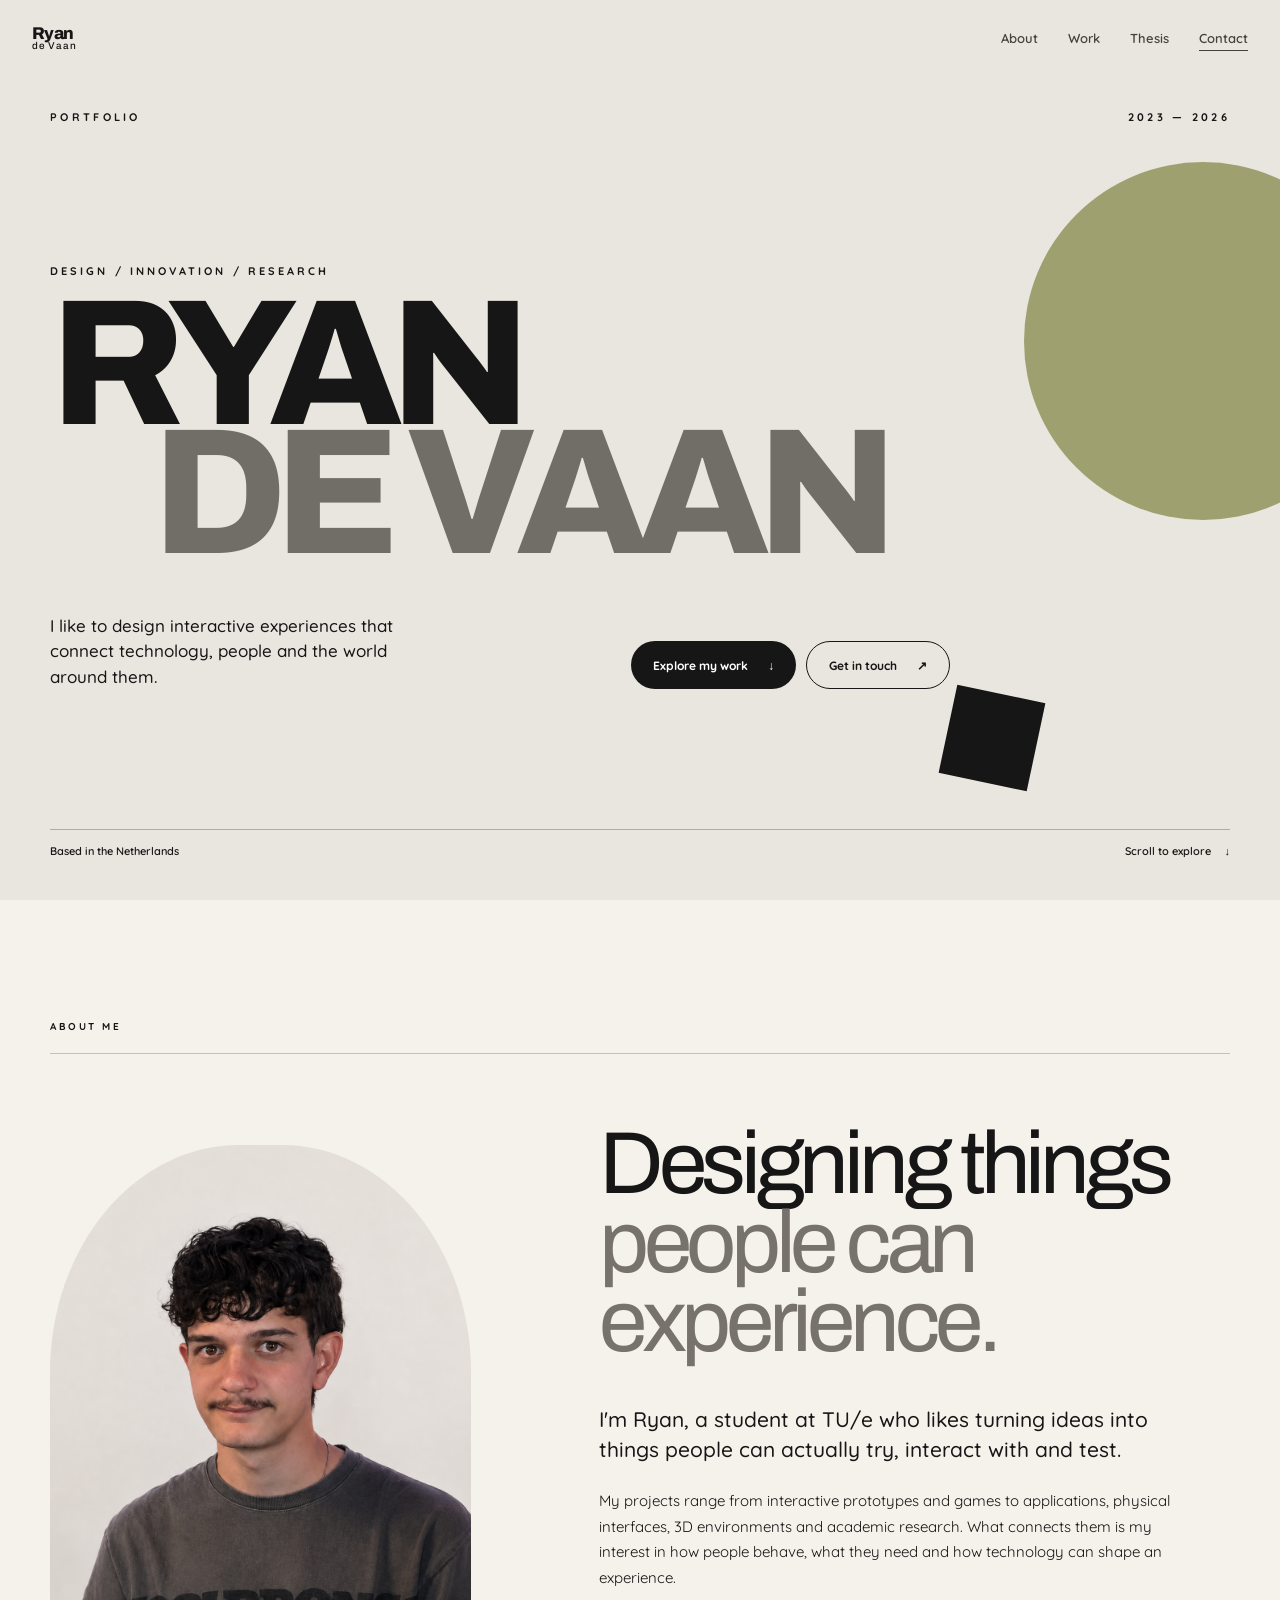
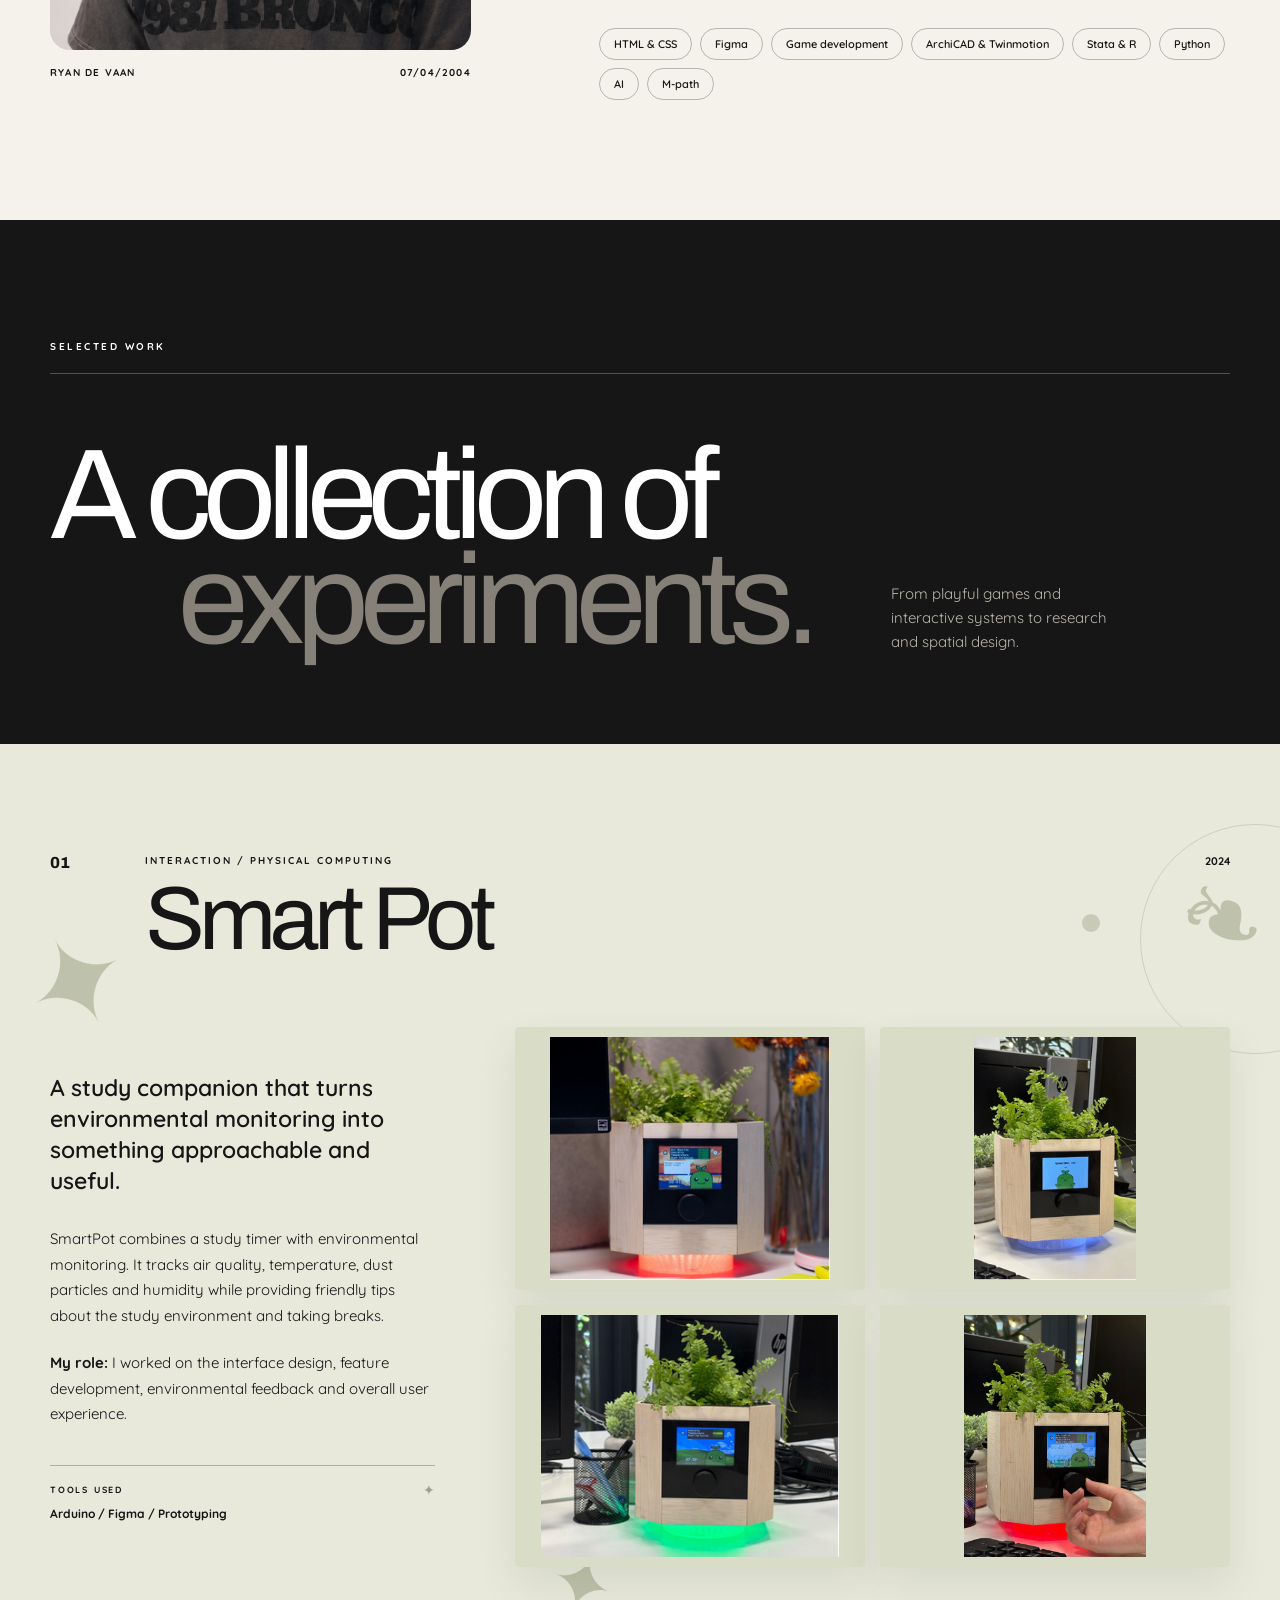
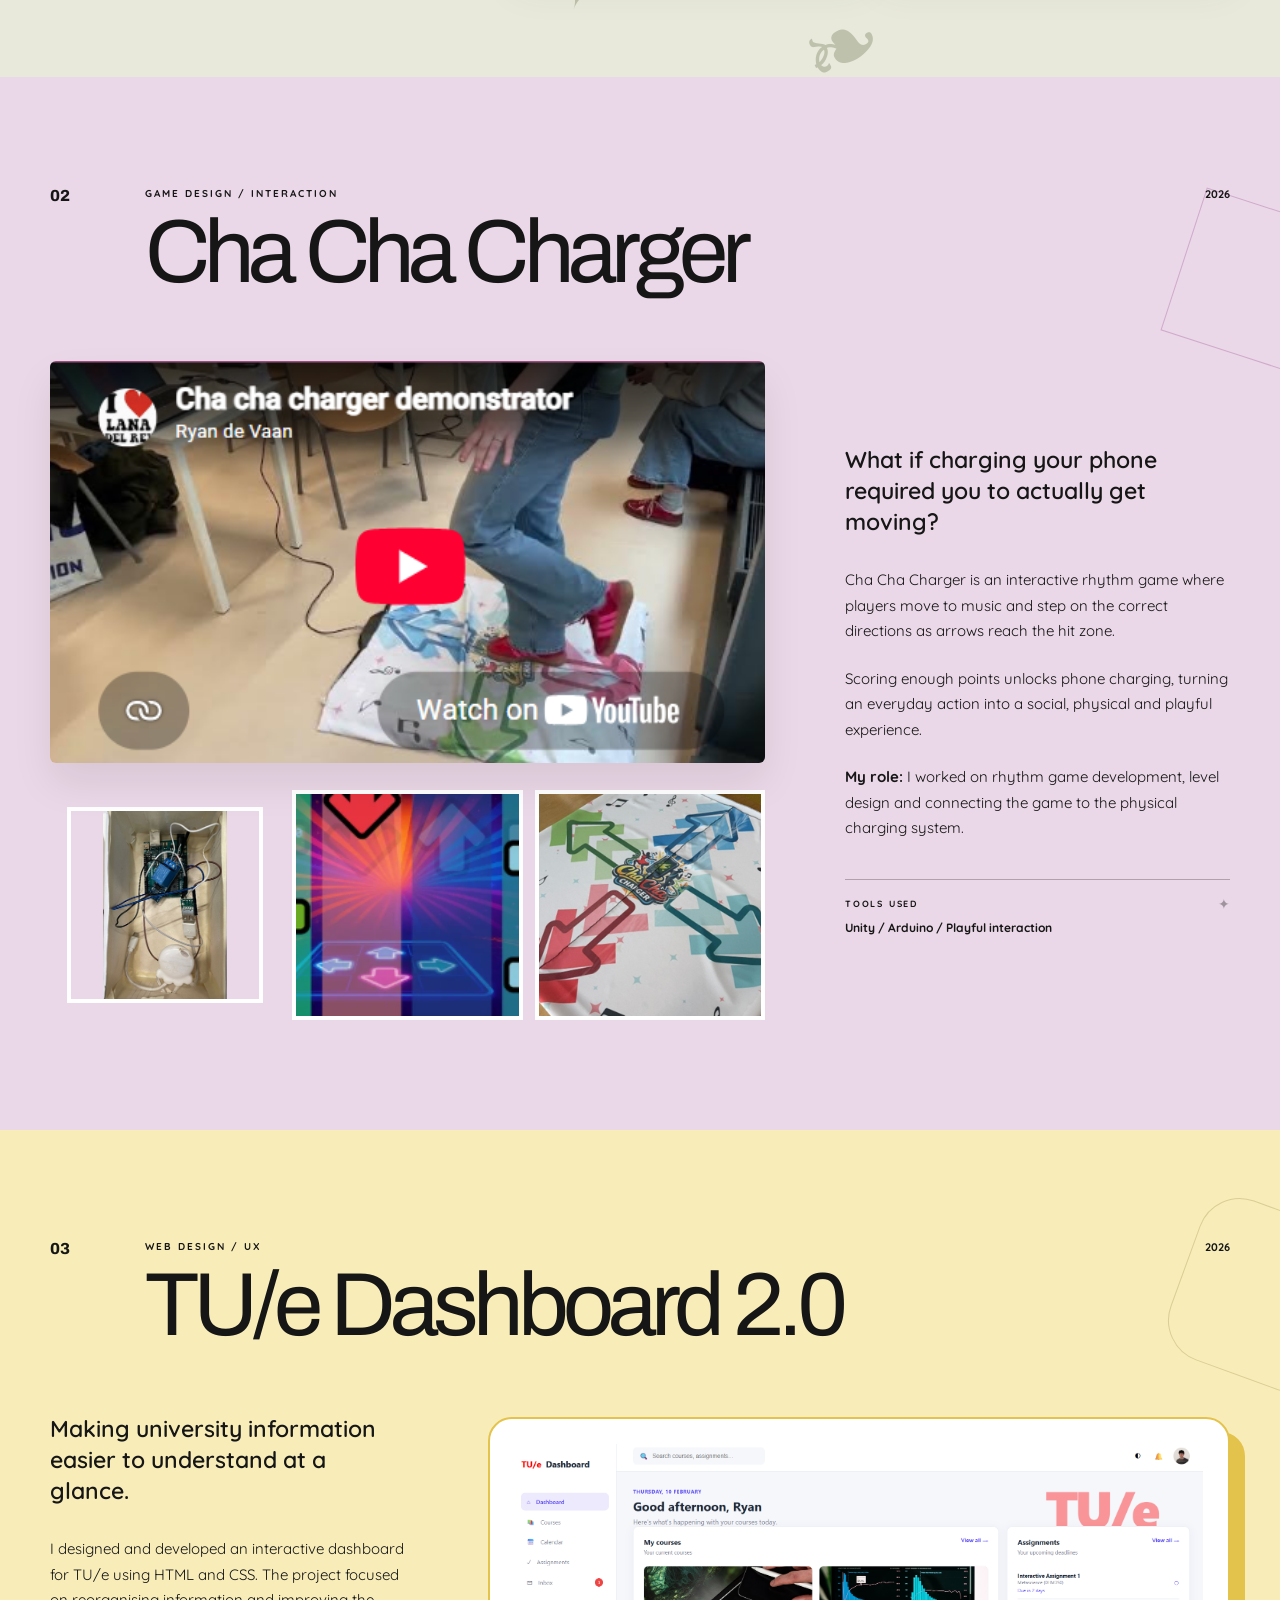
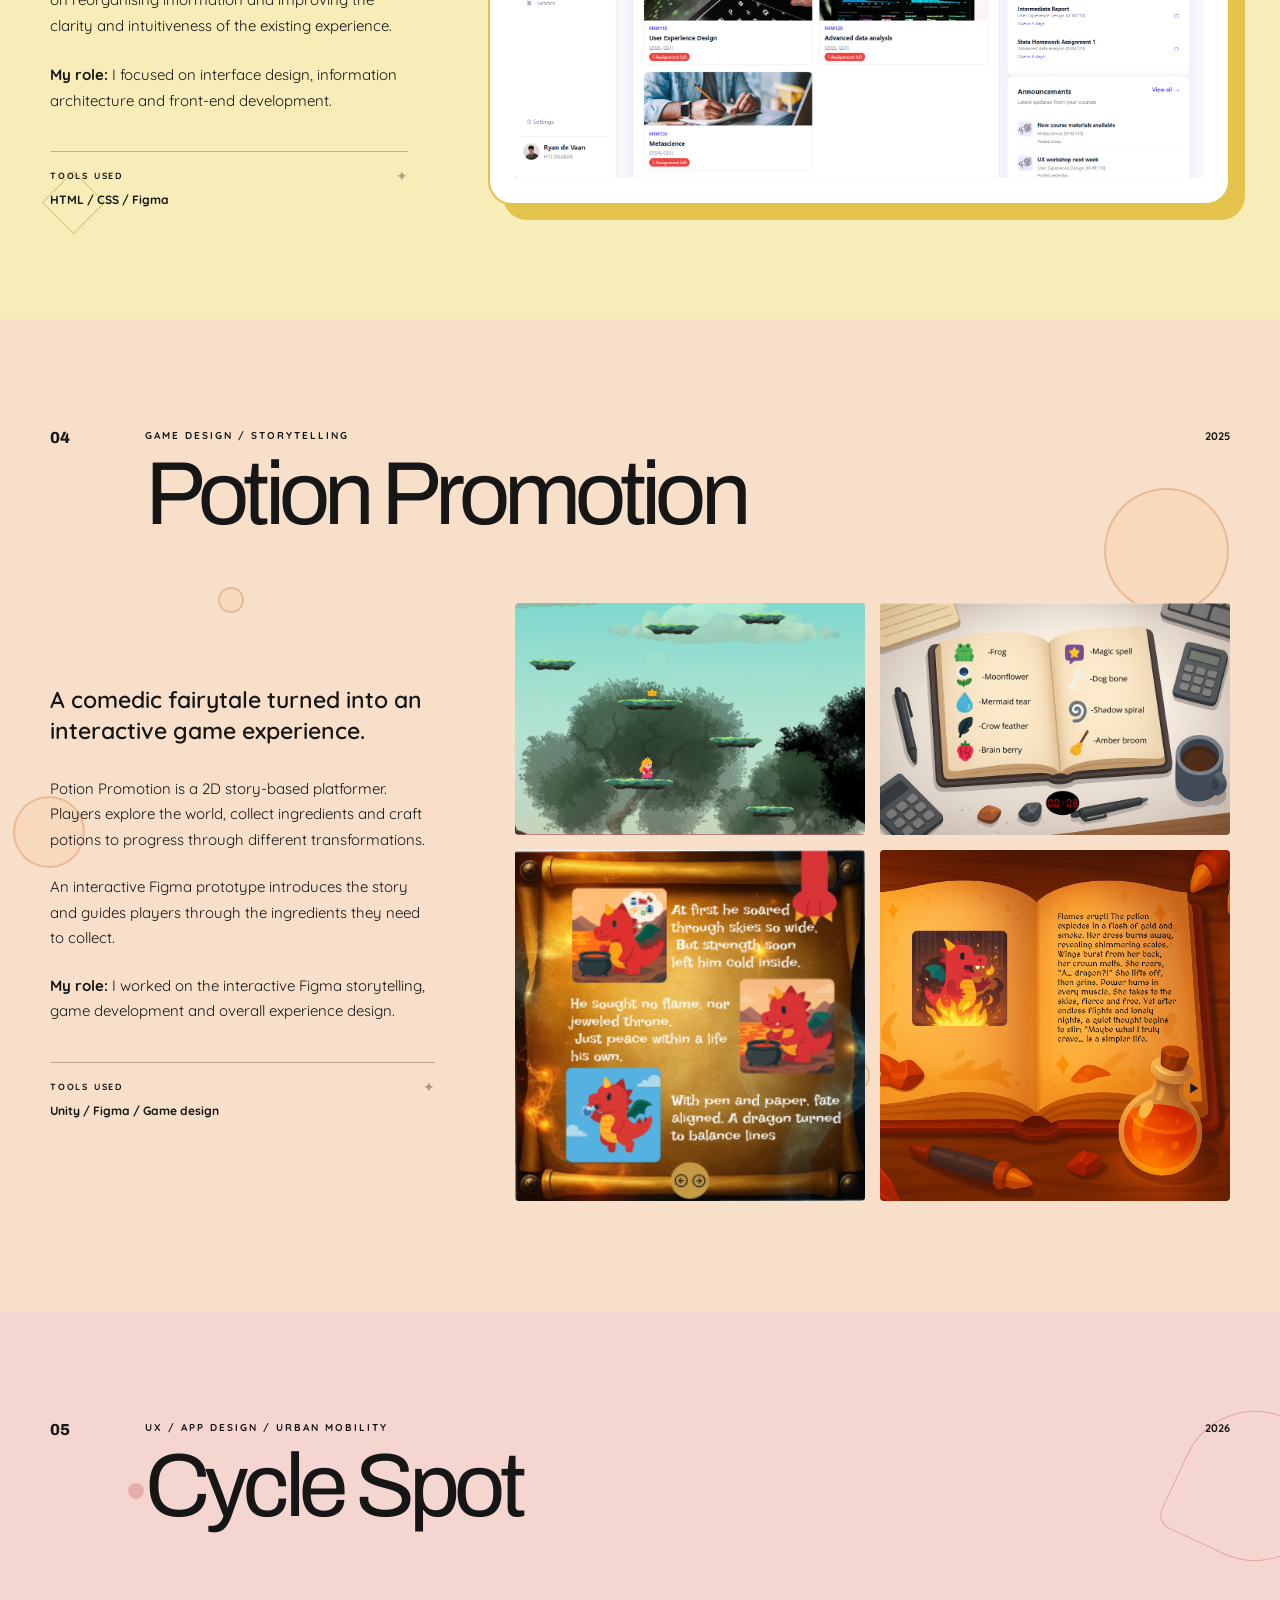
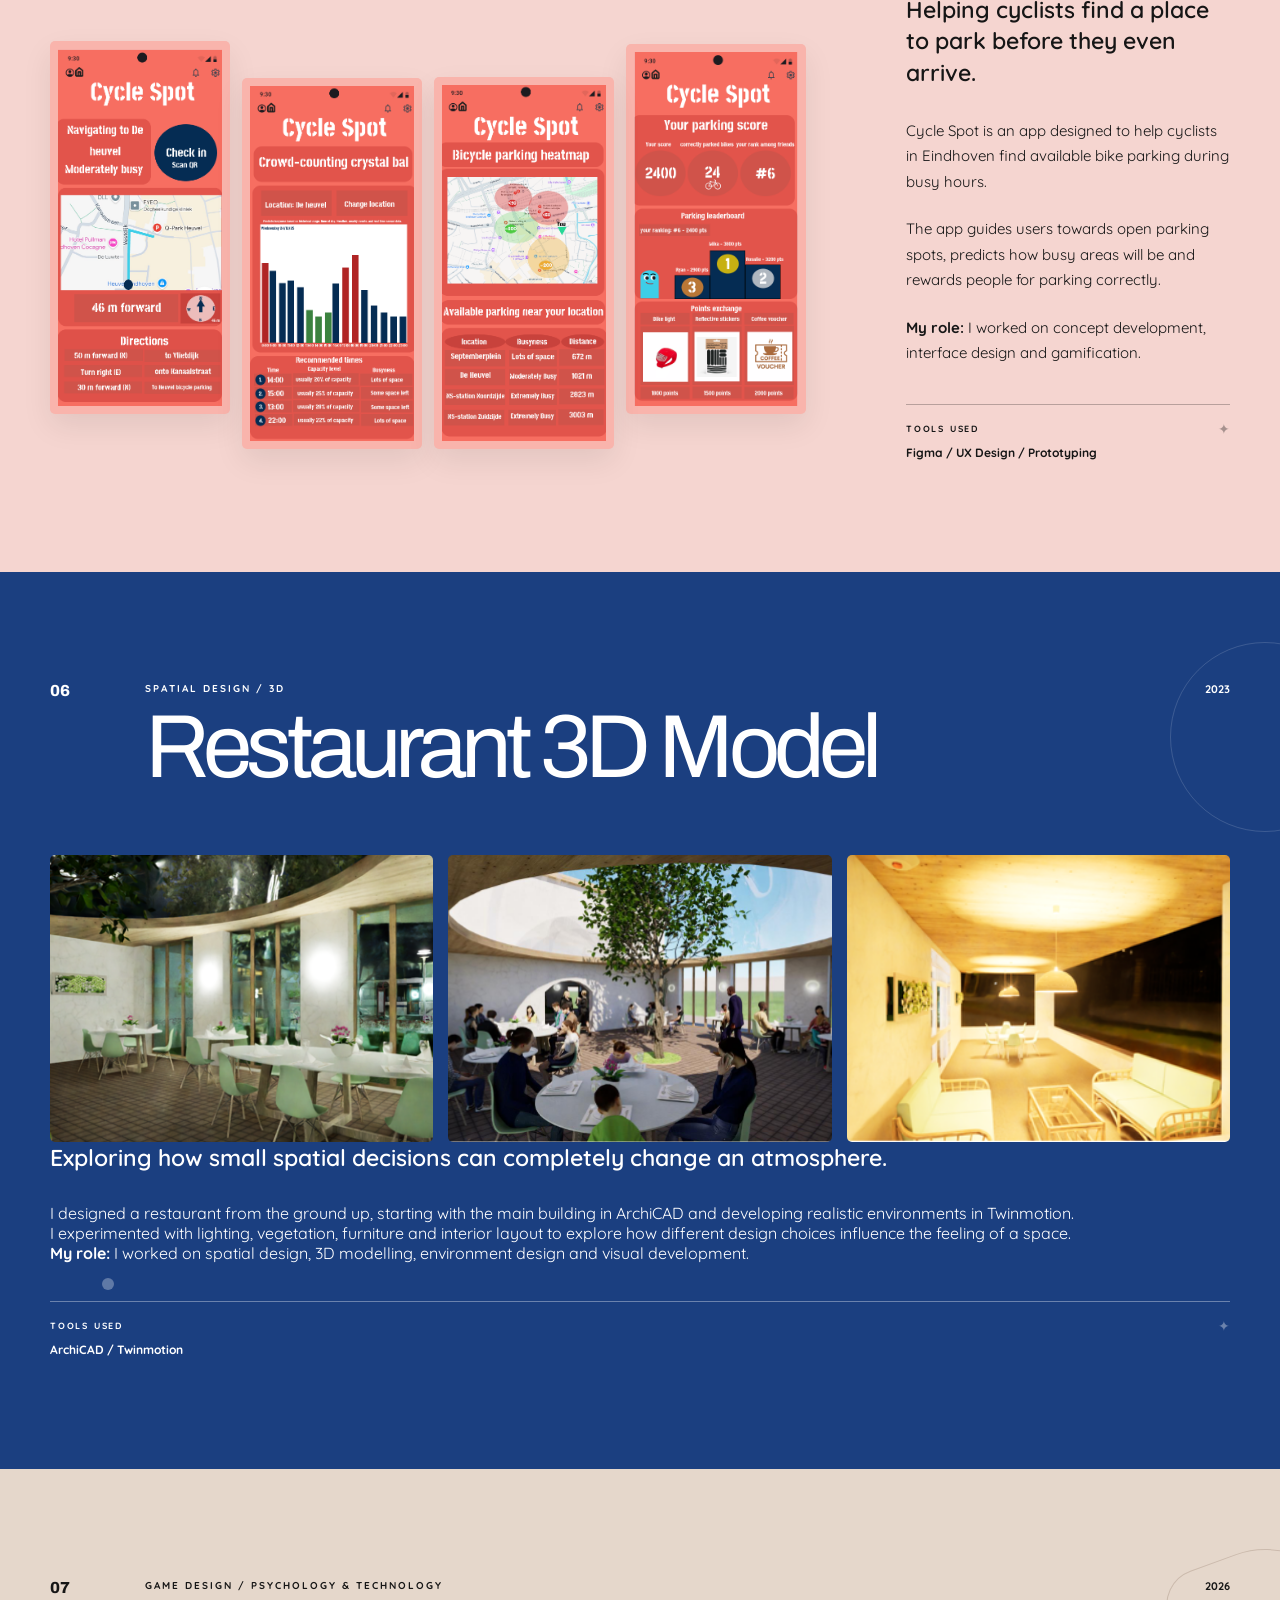
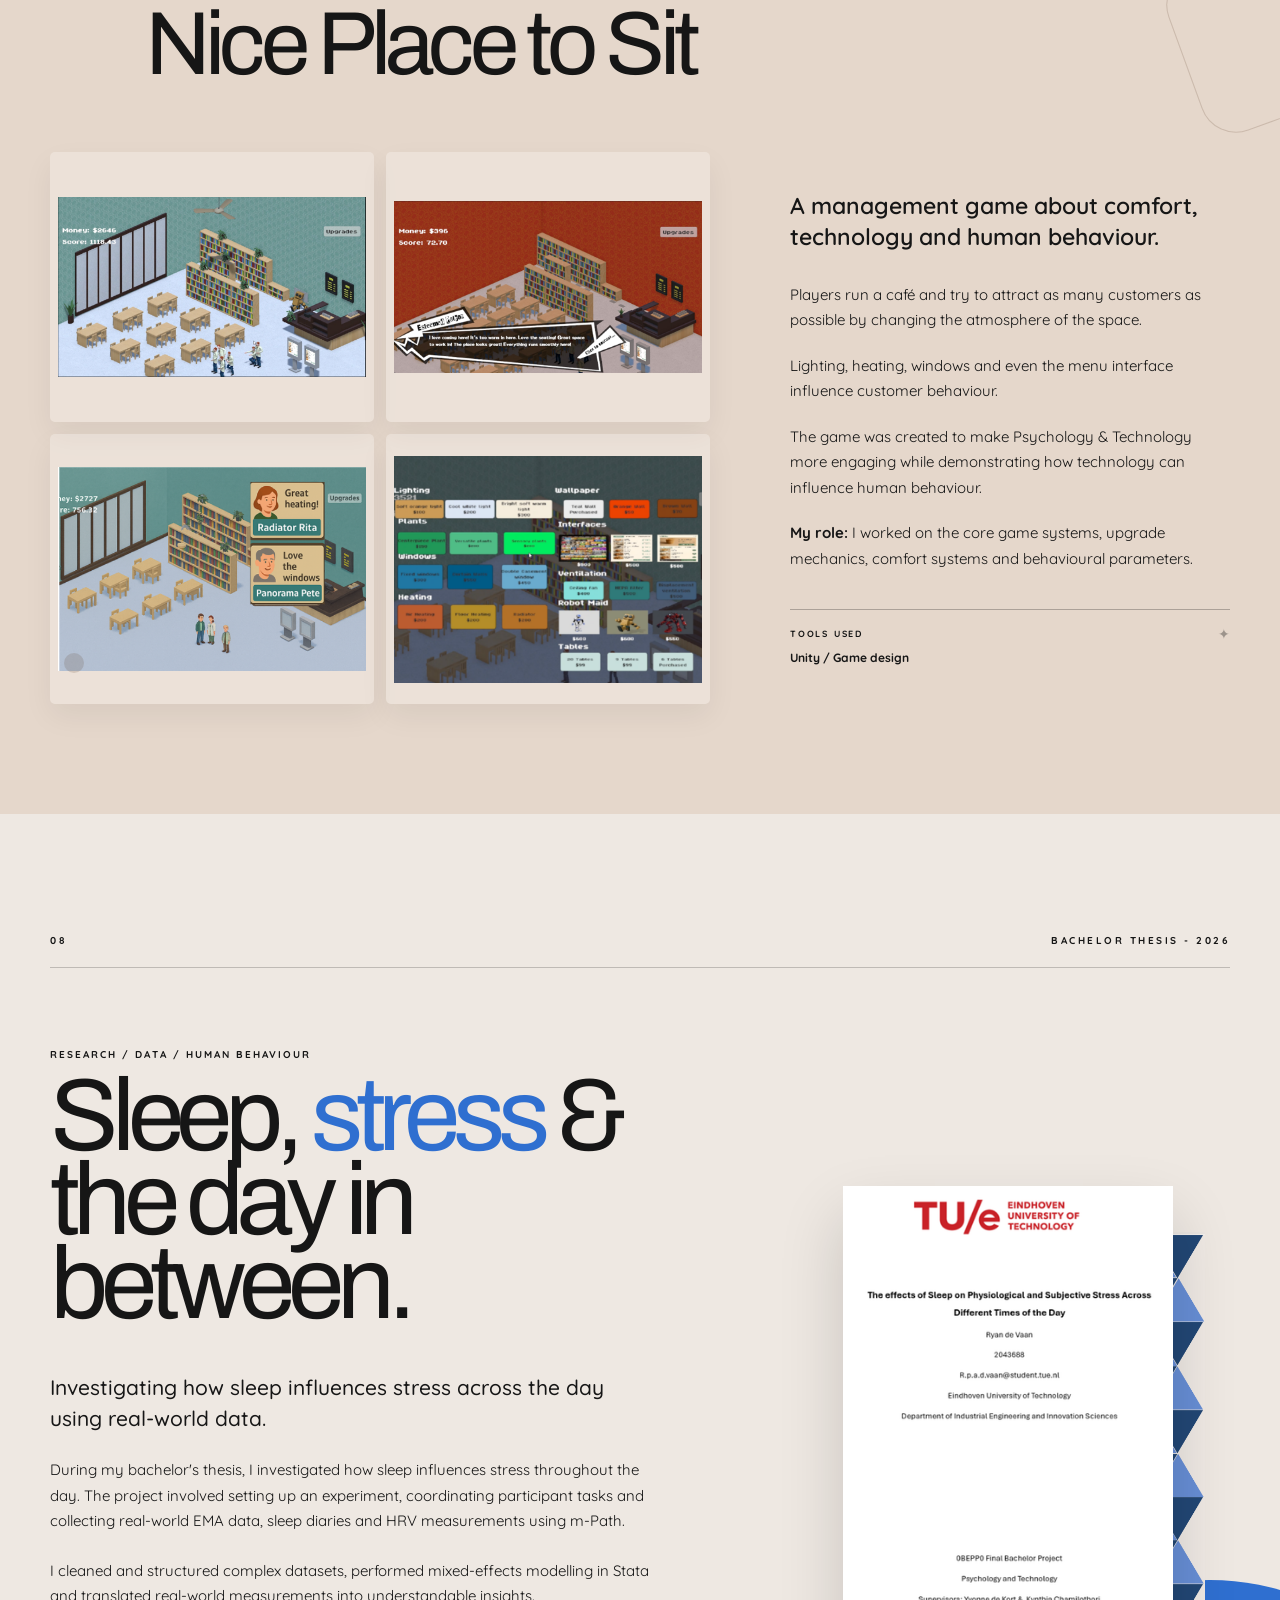
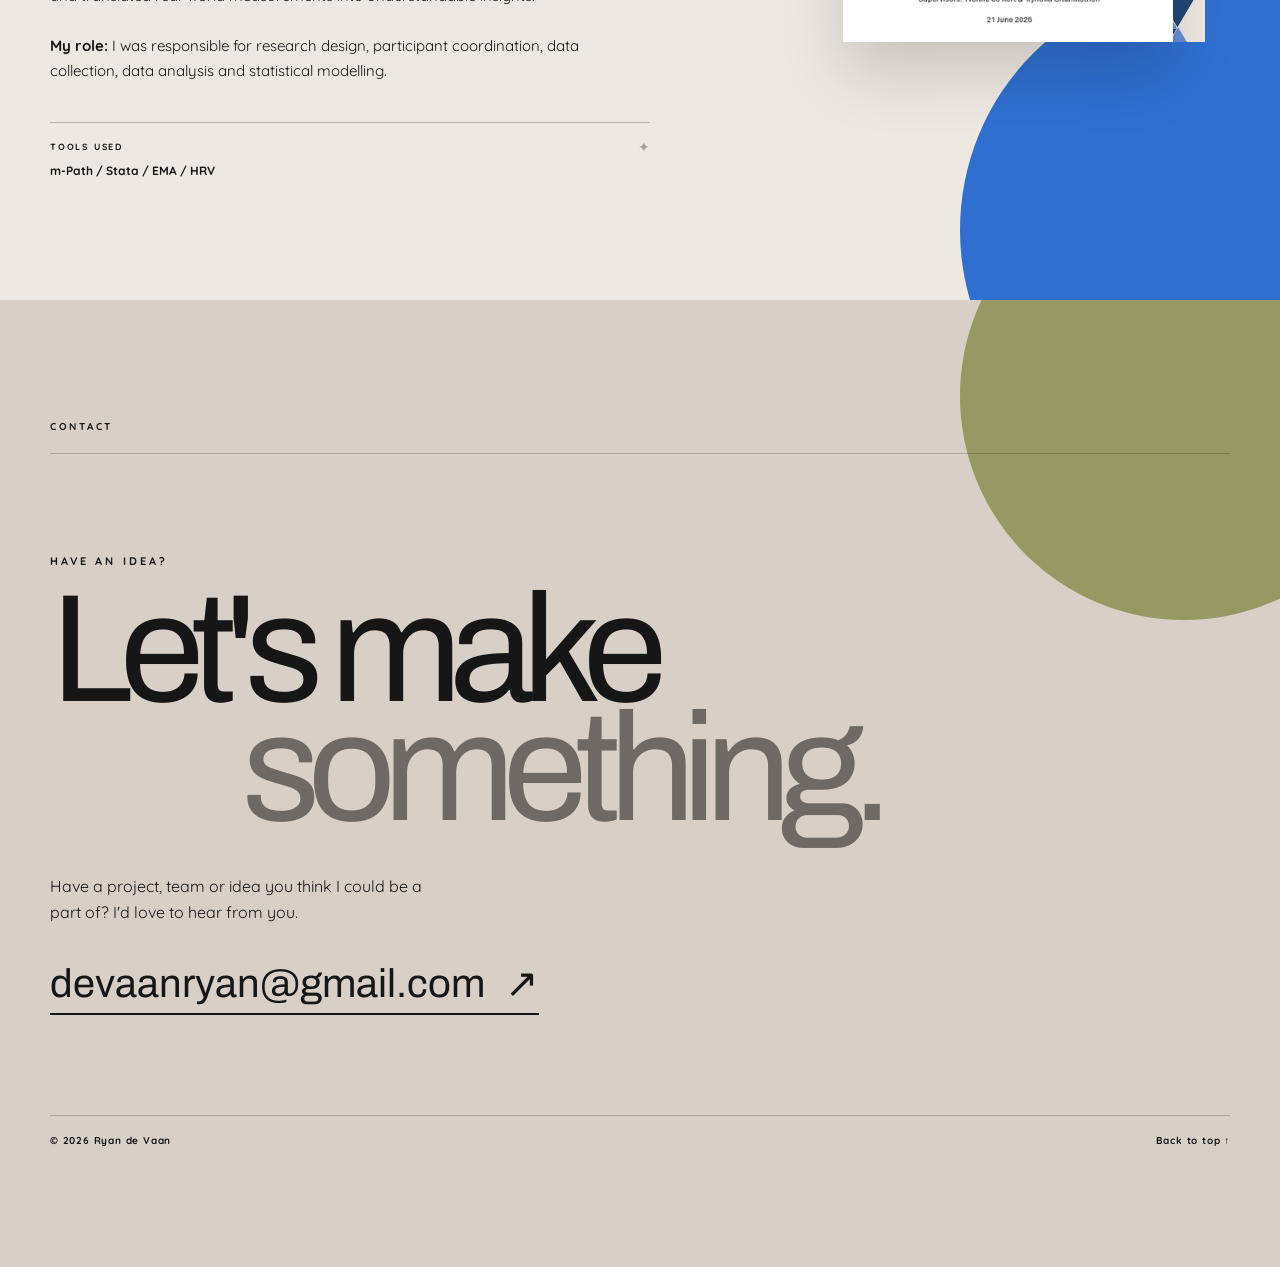
==== portfolio/index.html @ 5a64cf4e "Add files via upload" ====
<!DOCTYPE html>
<html lang="en">
<head>
  <meta charset="UTF-8">

  <meta
    name="viewport"
    content="width=device-width, initial-scale=1.0"
  >

  <meta
    name="description"
    content="Portfolio of Ryan de Vaan — design, interaction, technology and research."
  >

  <title>Ryan de Vaan — Portfolio</title>

  <link rel="preconnect" href="https://fonts.googleapis.com">
  <link rel="preconnect" href="https://fonts.gstatic.com" crossorigin>

  <link
    href="https://fonts.googleapis.com/css2?family=Archivo:wght@400;500;600;700;800&family=Quicksand:wght@400;500;600;700&display=swap"
    rel="stylesheet"
  >

  <link rel="stylesheet" href="style.css">
</head>

<body id="top">

  <!-- =====================================================
       HEADER
  ====================================================== -->

  <header class="site-header" id="site-header">

    <a href="#top" class="logo">
      Ryan
      <span>de Vaan</span>
    </a>

    <nav class="main-nav" id="main-nav">

      <a href="#about">About</a>
      <a href="#work">Work</a>
      <a href="#thesis">Thesis</a>
      <a href="#contact">Contact</a>

    </nav>

    <button
      class="menu-toggle"
      id="menu-toggle"
      aria-label="Open navigation"
      aria-expanded="false"
    >
      <span></span>
      <span></span>
    </button>

  </header>


  <main>

    <!-- =====================================================
         HERO
    ====================================================== -->

    <section class="hero">

      <div class="hero-decoration hero-decoration-1"></div>
      <div class="hero-decoration hero-decoration-2"></div>

      <div class="container hero-inner">

        <div class="hero-top reveal">
          <span>PORTFOLIO</span>
          <span>2023 — 2026</span>
        </div>

        <div class="hero-title">

          <p class="eyebrow reveal">
            DESIGN / INNOVATION / RESEARCH
          </p>

          <h1 class="reveal">
            Ryan
            <em>de Vaan</em>
          </h1>

          <div class="hero-intro reveal">

            <p>
              I like to design interactive experiences that connect
              technology, people and the world around them.
            </p>

            <div class="hero-actions">

              <a class="button button-dark" href="#work">
                Explore my work
                <span>↓</span>
              </a>

              <a class="button button-outline" href="#contact">
                Get in touch
                <span>↗</span>
              </a>

            </div>

          </div>

        </div>

        <div class="hero-bottom reveal">

          <span>Based in the Netherlands</span>

          <span class="scroll-label">
            Scroll to explore
            <i>↓</i>
          </span>

        </div>

      </div>

    </section>


    <!-- =====================================================
         ABOUT
    ====================================================== -->

    <section class="section about" id="about">

      <div class="container">

        <div class="section-label reveal">
          <span>ABOUT ME</span>
        </div>

        <div class="about-grid">

          <div class="about-image reveal">

            <img
              src="about_me.png"
              alt="Portrait of Ryan de Vaan"
            >

            <div class="image-caption">
              <span>Ryan de Vaan</span>
              <span>07/04/2004</span>
            </div>

          </div>

          <div class="about-content reveal">

            <h2>
              Designing things
              <span>people can experience.</span>
            </h2>

            <p class="large-copy">
              I'm Ryan, a student at TU/e who likes turning
              ideas into things people can actually try,
              interact with and test.
            </p>

            <p>
              My projects range from interactive prototypes
              and games to applications, physical interfaces,
              3D environments and academic research. What
              connects them is my interest in how people behave,
              what they need and how technology can shape
              an experience.
            </p>

            <div class="skills">
              <span>HTML & CSS</span>
              <span>Figma</span>
              <span>Game development</span>
              <span>ArchiCAD & Twinmotion</span>
              <span>Stata & R</span>
              <span>Python</span>
              <span>AI</span>
              <span>M-path</span>
            </div>

          </div>

        </div>

      </div>

    </section>


    <!-- =====================================================
         WORK INTRO
    ====================================================== -->

    <section class="work-intro" id="work">

      <div class="container">

        <div class="section-label light-label reveal">
          <span>SELECTED WORK</span>
        </div>

        <div class="work-heading reveal">

          <h2>
            A collection of
            <em>experiments.</em>
          </h2>

          <p>
            From playful games and interactive systems to
            research and spatial design.
          </p>

        </div>

      </div>

    </section>


    <!-- =====================================================
         PROJECT 01 — SMART POT
    ====================================================== -->

    <section class="project project-green smartpot-project">

      <div class="project-decoration smartpot-decoration-1"></div>
      <div class="project-decoration smartpot-decoration-2"></div>

      <!-- Old leaf style -->

      <div class="smartpot-leaf smartpot-leaf-1">✦</div>
      <div class="smartpot-leaf smartpot-leaf-2">❧</div>
      <div class="smartpot-leaf smartpot-leaf-3">✦</div>
      <div class="smartpot-leaf smartpot-leaf-4">❧</div>

      <div class="container">

        <div class="project-header reveal">

          <div class="project-number">01</div>

          <div>
            <span class="project-type">
              INTERACTION / PHYSICAL COMPUTING
            </span>

            <h2>Smart Pot</h2>
          </div>

          <span class="project-year">2024</span>

        </div>


        <div class="project-grid">

          <div class="project-description reveal">

            <p class="project-lead">
              A study companion that turns environmental
              monitoring into something approachable and useful.
            </p>

            <p>
              SmartPot combines a study timer with
              environmental monitoring. It tracks air quality,
              temperature, dust particles and humidity while
              providing friendly tips about the study
              environment and taking breaks.
            </p>

            <p>
              <strong>My role:</strong>
              I worked on the interface design, feature
              development, environmental feedback and
              overall user experience.
            </p>

            <div class="tools-used">
              <span>TOOLS USED</span>
              <strong>
                Arduino / Figma / Prototyping
              </strong>
            </div>

          </div>


          <div class="project-gallery smartpot-gallery reveal">

            <figure>
              <img
                src="Smartpot_1.png"
                alt="Smart Pot interface and prototype"
              >
            </figure>

            <figure>
              <img
                src="Smartpot_2.png"
                alt="Smart Pot environmental monitoring"
              >
            </figure>

            <figure>
              <img
                src="Smartpot_3.png"
                alt="Smart Pot study interface"
              >
            </figure>

            <figure>
              <img
                src="Smartpot_4.jpg"
                alt="Smart Pot physical prototype"
              >
            </figure>

          </div>

        </div>

      </div>

    </section>


    <!-- =====================================================
         PROJECT 02 — CHA CHA CHARGER
    ====================================================== -->

    <section class="project project-purple">

      <div class="project-decoration purple-decoration-1"></div>
      <div class="project-decoration purple-decoration-2"></div>

      <div class="container">

        <div class="project-header reveal">

          <div class="project-number">02</div>

          <div>
            <span class="project-type">
              GAME DESIGN / INTERACTION
            </span>

            <h2>Cha Cha Charger</h2>
          </div>

          <span class="project-year">2026</span>

        </div>


        <div class="project-grid project-grid-reverse">

          <div class="project-gallery reveal">

            <a
              class="video-card"
              href="https://youtu.be/IPQPVv45u3Y?si=XVPJBZX7PfWoRtto"
              target="_blank"
              rel="noopener noreferrer"
            >

              <img
                src="chachacharger_4.png"
                alt="Cha Cha Charger demo"
              >

              <div class="video-overlay">
                <span>WATCH DEMO</span>
                <strong>▶</strong>
              </div>

            </a>

            <div class="mini-gallery">

              <img
                id="pic2_chacha"
                src="chachacharger_1.png"
                alt="Cha Cha Charger hardware"
              >

              <img
                src="pic2_chachacharger.png"
                alt="Cha Cha Charger game"
              >

              <img
                src="chachacharger_3.png"
                alt="Cha Cha Charger rhythm interface"
              >

            </div>

          </div>


          <div class="project-description reveal">

            <p class="project-lead">
              What if charging your phone required you to
              actually get moving?
            </p>

            <p>
              Cha Cha Charger is an interactive rhythm game
              where players move to music and step on the
              correct directions as arrows reach the hit zone.
            </p>

            <p>
              Scoring enough points unlocks phone charging,
              turning an everyday action into a social,
              physical and playful experience.
            </p>

            <p>
              <strong>My role:</strong>
              I worked on rhythm game development,
              level design and connecting the game to
              the physical charging system.
            </p>

            <div class="tools-used">
              <span>TOOLS USED</span>
              <strong>
                Unity / Arduino / Playful interaction
              </strong>
            </div>

          </div>

        </div>

      </div>

    </section>


    <!-- =====================================================
         PROJECT 03 — DASHBOARD
    ====================================================== -->

    <section class="project project-yellow">

      <div class="project-decoration yellow-decoration-1"></div>
      <div class="project-decoration yellow-decoration-2"></div>

      <div class="container">

        <div class="project-header reveal">

          <div class="project-number">03</div>

          <div>
            <span class="project-type">
              WEB DESIGN / UX
            </span>

            <h2>TU/e Dashboard 2.0</h2>
          </div>

          <span class="project-year">2026</span>

        </div>


        <div class="dashboard-project reveal">

          <div class="dashboard-copy">

            <p class="project-lead">
              Making university information easier to
              understand at a glance.
            </p>

            <p>
              I designed and developed an interactive dashboard
              for TU/e using HTML and CSS. The project focused
              on reorganising information and improving the
              clarity and intuitiveness of the existing
              experience.
            </p>

            <p>
              <strong>My role:</strong>
              I focused on interface design, information
              architecture and front-end development.
            </p>

            <div class="tools-used">
              <span>TOOLS USED</span>
              <strong>
                HTML / CSS / Figma
              </strong>
            </div>

          </div>


          <div class="dashboard-image">

            <img
              src="dashboard.png"
              alt="TU/e dashboard interface"
            >

          </div>

        </div>

      </div>

    </section>


    <!-- =====================================================
         PROJECT 04 — POTION PROMOTION
    ====================================================== -->

    <section class="project project-orange potion-project">

      <div class="potion-circle potion-circle-1"></div>
      <div class="potion-circle potion-circle-2"></div>
      <div class="potion-circle potion-circle-3"></div>
      <div class="potion-circle potion-circle-4"></div>
      <div class="potion-circle potion-circle-5"></div>
      <div class="potion-circle potion-circle-6"></div>

      <div class="container">

        <div class="project-header reveal">

          <div class="project-number">04</div>

          <div>
            <span class="project-type">
              GAME DESIGN / STORYTELLING
            </span>

            <h2>Potion Promotion</h2>
          </div>

          <span class="project-year">2025</span>

        </div>


        <div class="project-grid">

          <div class="project-description reveal">

            <p class="project-lead">
              A comedic fairytale turned into an interactive
              game experience.
            </p>

            <p>
              Potion Promotion is a 2D story-based platformer.
              Players explore the world, collect ingredients
              and craft potions to progress through different
              transformations.
            </p>

            <p>
              An interactive Figma prototype introduces the
              story and guides players through the ingredients
              they need to collect.
            </p>

            <p>
              <strong>My role:</strong>
              I worked on the interactive Figma storytelling,
              game development and overall experience design.
            </p>

            <div class="tools-used">
              <span>TOOLS USED</span>
              <strong>
                Unity / Figma / Game design
              </strong>
            </div>

          </div>


          <div class="project-gallery gallery-four potion-gallery reveal">

            <figure>
              <img
                src="potionpromotion_1.png"
                alt="Potion Promotion gameplay"
              >
            </figure>

            <figure>
              <img
                src="potionpromotion_2.png"
                alt="Potion Promotion concept"
              >
            </figure>

            <figure>
              <img
                src="potionpromotion_3.png"
                alt="Potion Promotion story"
              >
            </figure>

            <figure>
              <img
                src="potionpromotion_4.png"
                alt="Potion Promotion interface"
              >
            </figure>

          </div>

        </div>

      </div>

    </section>


    <!-- =====================================================
         PROJECT 05 — CYCLE SPOT
    ====================================================== -->

    <section class="project project-red">

      <div class="project-decoration red-decoration-1"></div>
      <div class="project-decoration red-decoration-2"></div>

      <div class="container">

        <div class="project-header reveal">

          <div class="project-number">05</div>

          <div>
            <span class="project-type">
              UX / APP DESIGN / URBAN MOBILITY
            </span>

            <h2>Cycle Spot</h2>
          </div>

          <span class="project-year">2026</span>

        </div>


        <div class="cycle-layout reveal">

          <div class="cycle-images">

            <img
              src="cyclespot_1.png"
              alt="Cycle Spot navigation"
            >

            <img
              src="cyclespot_2.png"
              alt="Cycle Spot crowd counting"
            >

            <img
              src="cyclespot_3.png"
              alt="Cycle Spot heatmap"
            >

            <img
              src="cyclespot_4.png"
              alt="Cycle Spot parking score"
            >

          </div>


          <div class="cycle-copy">

            <p class="project-lead">
              Helping cyclists find a place to park before
              they even arrive.
            </p>

            <p>
              Cycle Spot is an app designed to help cyclists
              in Eindhoven find available bike parking during
              busy hours.
            </p>

            <p>
              The app guides users towards open parking spots,
              predicts how busy areas will be and rewards
              people for parking correctly.
            </p>

            <p>
              <strong>My role:</strong>
              I worked on concept development, interface
              design and gamification.
            </p>

            <div class="tools-used">
              <span>TOOLS USED</span>
              <strong>
                Figma / UX Design / Prototyping
              </strong>
            </div>

          </div>

        </div>

      </div>

    </section>


    <!-- =====================================================
         PROJECT 06 — RESTAURANT
    ====================================================== -->

    <section class="project project-blue restaurant-project">

      <div class="project-decoration blue-decoration-1"></div>
      <div class="project-decoration blue-decoration-2"></div>

      <div class="container">

        <div class="project-header reveal">

          <div class="project-number">06</div>

          <div>
            <span class="project-type">
              SPATIAL DESIGN / 3D
            </span>

            <h2>Restaurant 3D Model</h2>
          </div>

          <span class="project-year">2023</span>

        </div>


        <div class="restaurant-layout reveal">

          <div class="restaurant-gallery">

            <figure>
              <img
                src="img_rest1.png"
                alt="Restaurant exterior 3D model"
              >
            </figure>

            <figure>
              <img
                src="3d_restaurant_2.png"
                alt="Restaurant render"
              >
            </figure>

            <figure>
              <img
                src="vers_2.png"
                alt="Restaurant interior"
              >
            </figure>

          </div>


          <div class="restaurant-text">

            <p class="project-lead">
              Exploring how small spatial decisions can
              completely change an atmosphere.
            </p>

            <p>
              I designed a restaurant from the ground up,
              starting with the main building in ArchiCAD
              and developing realistic environments in
              Twinmotion.
            </p>

            <p>
              I experimented with lighting, vegetation,
              furniture and interior layout to explore how
              different design choices influence the feeling
              of a space.
            </p>

            
            <p>
              <strong>My role:</strong>
              I worked on spatial design, 3D modelling,
              environment design and visual development.
            </p>

            <div class="tools-used">
              <span>TOOLS USED</span>
              <strong>
                ArchiCAD / Twinmotion
              </strong>
            </div>

          </div>

        </div>

      </div>

    </section>


    <!-- =====================================================
         PROJECT 07 — NICE PLACE TO SIT
    ====================================================== -->

    <section class="project project-sand nice-sit-project">

      <div class="project-decoration sit-decoration-1"></div>
      <div class="project-decoration sit-decoration-2"></div>

      <div class="container">

        <div class="project-header reveal">

          <div class="project-number">07</div>

          <div>
            <span class="project-type">
              GAME DESIGN / PSYCHOLOGY & TECHNOLOGY
            </span>

            <h2>Nice Place to Sit</h2>
          </div>

          <span class="project-year">2026</span>

        </div>


        <div class="sit-layout">

          <div class="sit-gallery reveal">

            <figure>
              <img
                src="niceplacetosit_1.png"
                alt="Nice Place to Sit gameplay"
              >
            </figure>

            <figure>
              <img
                src="niceplacetosit_2.png"
                alt="Nice Place to Sit interface"
              >
            </figure>

            <figure>
              <img
                src="niceplacetosit_3.png"
                alt="Nice Place to Sit environment"
              >
            </figure>

            <figure>
              <img
                src="niceplacetosit_4.png"
                alt="Nice Place to Sit game"
              >
            </figure>

          </div>


          <div class="sit-copy reveal">

            <p class="project-lead">
              A management game about comfort, technology
              and human behaviour.
            </p>

            <p>
              Players run a café and try to attract as many
              customers as possible by changing the atmosphere
              of the space.
            </p>

            <p>
              Lighting, heating, windows and even the menu
              interface influence customer behaviour.
            </p>

            <p>
              The game was created to make Psychology &
              Technology more engaging while demonstrating
              how technology can influence human behaviour.
            </p>

            <p>
              <strong>My role:</strong>
              I worked on the core game systems, upgrade
              mechanics, comfort systems and behavioural
              parameters.
            </p>

            <div class="tools-used">
              <span>TOOLS USED</span>
              <strong>
                Unity / Game design
              </strong>
            </div>

          </div>

        </div>

      </div>

    </section>


    <!-- =====================================================
         THESIS
    ====================================================== -->

    <section class="section thesis" id="thesis">

      <div class="thesis-shape"></div>

      <div class="container">

        <div class="section-label reveal">
          <span>08</span>
          <span>BACHELOR THESIS - 2026</span>
        </div>


        <div class="thesis-grid">

          <div class="thesis-content reveal">

            <span class="project-type">
              RESEARCH / DATA / HUMAN BEHAVIOUR
            </span>

            <h2>
              Sleep,
              <em>stress</em>
              & the day in between.
            </h2>

            <p class="large-copy">
              Investigating how sleep influences stress
              across the day using real-world data.
            </p>

            <p>
              During my bachelor's thesis, I investigated
              how sleep influences stress throughout the day.
              The project involved setting up an experiment,
              coordinating participant tasks and collecting
              real-world EMA data, sleep diaries and HRV
              measurements using m-Path.
            </p>

            <p>
              I cleaned and structured complex datasets,
              performed mixed-effects modelling in Stata
              and translated real-world measurements into
              understandable insights.
            </p>

            <p>
              <strong>My role:</strong>
              I was responsible for research design,
              participant coordination, data collection,
              data analysis and statistical modelling.
            </p>

            <div class="tools-used">
              <span>TOOLS USED</span>
              <strong>
                m-Path / Stata / EMA / HRV
              </strong>
            </div>

          </div>


          <div class="thesis-visual reveal">

            <img
              src="thesis.png"
              alt="Bachelor thesis document"
            >

            <img
              class="triangle-pattern"
              src="triangles.png"
              alt=""
              aria-hidden="true"
            >

          </div>

        </div>

      </div>

    </section>


    <!-- =====================================================
         CONTACT
    ====================================================== -->

    <section class="section contact" id="contact">

      <div class="contact-shape"></div>

      <div class="container">

        <div class="section-label reveal">
          <span>CONTACT</span>
        </div>


        <div class="contact-content reveal">

          <p class="eyebrow">
            HAVE AN IDEA?
          </p>

          <h2>
            Let's make
            <em>something.</em>
          </h2>

          <p>
          Have a project, team or idea you think I could be a part of?
          I'd love to hear from you.

          </p>

          <a
            class="contact-link"
            href="mailto:devaanryan@gmail.com"
          >
            devaanryan@gmail.com
            <span>↗</span>
          </a>

        </div>


        <footer>

          <span>© 2026 Ryan de Vaan</span>

          <a href="#top">
            Back to top ↑
          </a>

        </footer>

      </div>

    </section>

  </main>


  <!-- =====================================================
       JAVASCRIPT
  ====================================================== -->

  <script>

    /* -----------------------------------------------------
       HEADER ON SCROLL
    ----------------------------------------------------- */

    const header = document.getElementById("site-header");

    function updateHeader() {
      if (window.scrollY > 40) {
        header.classList.add("scrolled");
      } else {
        header.classList.remove("scrolled");
      }
    }

    window.addEventListener("scroll", updateHeader);

    updateHeader();


    /* -----------------------------------------------------
       MOBILE MENU
    ----------------------------------------------------- */

    const menuToggle =
      document.getElementById("menu-toggle");

    const mainNav =
      document.getElementById("main-nav");

    menuToggle.addEventListener("click", () => {

      const isOpen =
        mainNav.classList.toggle("open");

      menuToggle.classList.toggle(
        "active",
        isOpen
      );

      menuToggle.setAttribute(
        "aria-expanded",
        isOpen
      );

    });


    /* Close mobile menu after clicking a link */

    document
      .querySelectorAll(".main-nav a")
      .forEach(link => {

        link.addEventListener("click", () => {

          mainNav.classList.remove("open");
          menuToggle.classList.remove("active");

          menuToggle.setAttribute(
            "aria-expanded",
            "false"
          );

        });

      });


    /* -----------------------------------------------------
       SCROLL REVEAL
    ----------------------------------------------------- */

    const revealElements =
      document.querySelectorAll(".reveal");

    const revealObserver =
      new IntersectionObserver(
        entries => {

          entries.forEach(entry => {

            if (entry.isIntersecting) {

              entry.target.classList.add("visible");

              revealObserver.unobserve(
                entry.target
              );

            }

          });

        },
        {
          threshold: 0.12
        }
      );


    revealElements.forEach(element => {
      revealObserver.observe(element);
    });


    /* -----------------------------------------------------
       ACTIVE NAVIGATION
    ----------------------------------------------------- */

    const sections =
      document.querySelectorAll(
        "#about, #work, #thesis, #contact"
      );

    const navLinks =
      document.querySelectorAll(
        ".main-nav a"
      );

    const sectionObserver =
      new IntersectionObserver(
        entries => {

          entries.forEach(entry => {

            if (entry.isIntersecting) {

              navLinks.forEach(link => {
                link.classList.remove("active");
              });

              const activeLink =
                document.querySelector(
                  `.main-nav a[href="#${entry.target.id}"]`
                );

              if (activeLink) {
                activeLink.classList.add("active");
              }

            }

          });

        },
        {
          rootMargin: "-35% 0px -55% 0px"
        }
      );


    sections.forEach(section => {
      sectionObserver.observe(section);
    });

  </script>

</body>
</html>
---- portfolio/style.css ----
/* =========================================================
   RESET
========================================================= */

* {
  box-sizing: border-box;
  margin: 0;
  padding: 0;
}

:root {

  --beige: #e9e5df;
  --paper: #f5f1eb;
  --white: #ffffff;
  --black: #161616;
  --muted: #68645e;

  --green: #979964;
  --purple: #92408a;
  --yellow: #f3cd5c;
  --orange: #f58b36;
  --red: #e86e62;
  --blue: #1b3f80;
  --sand: #d7bda5;

  --container: 1180px;

  --ease: cubic-bezier(.2, .7, .2, 1);
}

html {
  scroll-behavior: smooth;
}

body {
  background: var(--beige);
  color: var(--black);
  font-family: "Quicksand", sans-serif;
  overflow-x: hidden;
}

img {
  max-width: 100%;
}

a {
  color: inherit;
}


/* =========================================================
   CONTAINER
========================================================= */

.container {
  width: min(
    calc(100% - 48px),
    var(--container)
  );

  margin-inline: auto;
}


/* =========================================================
   HEADER
========================================================= */

.site-header {

  position: fixed;
  top: 0;
  left: 0;

  width: 100%;
  height: 76px;

  z-index: 100;

  display: flex;
  align-items: center;
  justify-content: space-between;

  padding: 0 32px;

  transition:
    background .3s ease,
    height .3s ease,
    box-shadow .3s ease;
}

.site-header.scrolled {

  height: 64px;

  background: rgba(233, 229, 223, .88);

  backdrop-filter: blur(18px);

  box-shadow:
    0 1px 0 rgba(0, 0, 0, .08);
}

.logo {

  display: flex;
  flex-direction: column;

  text-decoration: none;

  font-family: "Archivo", sans-serif;

  font-size: 17px;
  font-weight: 800;

  line-height: .9;

  letter-spacing: -.04em;
}

.logo span {

  font-size: 10px;

  letter-spacing: .08em;

  font-weight: 500;
}

.main-nav {

  display: flex;
  align-items: center;

  gap: 30px;
}

.main-nav a {

  position: relative;

  text-decoration: none;

  font-size: 13px;
  font-weight: 600;

  color: #45423e;
}

.main-nav a::after {

  content: "";

  position: absolute;

  left: 0;
  bottom: -5px;

  width: 100%;
  height: 1px;

  background: currentColor;

  transform: scaleX(0);

  transform-origin: right;

  transition:
    transform .25s var(--ease);
}

.main-nav a:hover::after,
.main-nav a.active::after {

  transform: scaleX(1);

  transform-origin: left;
}

.menu-toggle {

  display: none;

  width: 42px;
  height: 42px;

  border: 0;

  background: transparent;

  cursor: pointer;
}

.menu-toggle span {

  display: block;

  width: 22px;
  height: 1.5px;

  margin: 5px auto;

  background: var(--black);

  transition: .3s ease;
}

.menu-toggle.active span:first-child {

  transform:
    translateY(3px)
    rotate(45deg);
}

.menu-toggle.active span:last-child {

  transform:
    translateY(-3px)
    rotate(-45deg);
}


/* =========================================================
   HERO
========================================================= */

.hero {

  min-height: 100svh;

  position: relative;

  overflow: hidden;

  display: flex;
  align-items: stretch;

  background: var(--beige);
}

.hero-inner {

  min-height: 100svh;

  padding-top: 110px;
  padding-bottom: 42px;

  display: flex;

  flex-direction: column;

  justify-content: space-between;
}

.hero-decoration {

  position: absolute;

  pointer-events: none;
}

.hero-decoration-1 {

  width: 28vw;
  height: 28vw;

  max-width: 400px;
  max-height: 400px;

  right: -8vw;
  top: 18%;

  border-radius: 50%;

  background: #979964;

  opacity: .9;
}

.hero-decoration-2 {

  width: 90px;
  height: 90px;

  right: 19%;
  bottom: 13%;

  background: var(--black);

  transform: rotate(12deg);
}

.hero-top {

  display: flex;

  justify-content: space-between;

  font-size: 11px;

  font-weight: 700;

  letter-spacing: .3em;
}

.hero-title {

  position: relative;

  z-index: 2;
}

.eyebrow {

  font-size: 11px;

  font-weight: 700;

  letter-spacing: .28em;

  margin-bottom: 22px;
}

.hero h1 {

  font-family: "Archivo", sans-serif;

  font-size: clamp(80px, 14vw, 190px);

  line-height: .72;

  letter-spacing: -.075em;

  font-weight: 800;

  text-transform: uppercase;
}

.hero h1 em {

  display: block;

  color: #716d67;

  font-style: normal;

  margin-left: 8vw;
}

.hero-intro {

  display: flex;

  align-items: flex-end;

  justify-content: space-between;

  gap: 40px;

  margin-top: 55px;

  max-width: 900px;
}

.hero-intro > p {

  max-width: 350px;

  font-size: 17px;

  line-height: 1.5;

  font-weight: 500;
}

.hero-actions {

  display: flex;

  gap: 10px;

  flex-wrap: wrap;
}

.button {

  display: inline-flex;

  align-items: center;
  justify-content: center;

  gap: 20px;

  min-height: 48px;

  padding: 0 22px;

  border-radius: 999px;

  text-decoration: none;

  font-size: 12px;

  font-weight: 700;

  transition:
    transform .25s var(--ease),
    background .25s ease,
    color .25s ease;
}

.button:hover {
  transform: translateY(-3px);
}

.button-dark {

  background: var(--black);

  color: white;
}

.button-outline {

  border: 1px solid var(--black);
}

.hero-bottom {

  display: flex;

  justify-content: space-between;

  border-top:
    1px solid rgba(0, 0, 0, .25);

  padding-top: 14px;

  font-size: 11px;

  font-weight: 600;
}

.scroll-label {

  display: flex;

  gap: 14px;
}


/* =========================================================
   GENERIC SECTIONS
========================================================= */

.section {
  padding: 120px 0;
}

.section-label {

  display: flex;

  justify-content: space-between;

  padding-bottom: 20px;

  border-bottom:
    1px solid rgba(0, 0, 0, .2);

  font-size: 10px;

  font-weight: 700;

  letter-spacing: .25em;
}


/* =========================================================
   ABOUT
========================================================= */

.about {
  background: var(--paper);
}

.about-grid {

  display: grid;

  grid-template-columns:
    minmax(280px, .8fr)
    minmax(400px, 1.2fr);

  gap: 10vw;

  padding-top: 70px;

  align-items: center;
}

.about-image {
  position: relative;
}

.about-image img {

  width: 100%;

  aspect-ratio: 4 / 4.8;

  object-fit: cover;

  border-radius:
    45% 45% 20px 20px;

  background: #ddd8d0;
}

.image-caption {

  display: flex;

  justify-content: space-between;

  padding-top: 12px;

  font-size: 10px;

  font-weight: 700;

  letter-spacing: .12em;

  text-transform: uppercase;
}

.about-content h2 {

  max-width: 650px;

  font-family: "Archivo", sans-serif;

  font-size: clamp(50px, 7vw, 88px);

  line-height: .9;

  letter-spacing: -.06em;

  font-weight: 400;

  margin-bottom: 42px;
}

.about-content h2 span {

  display: block;

  color: #77726b;
}

.large-copy {

  font-size: 21px !important;

  line-height: 1.45 !important;

  font-weight: 500;
}

.about-content p {

  max-width: 600px;

  font-size: 15px;

  line-height: 1.7;

  margin-bottom: 24px;
}

.skills {

  display: flex;

  flex-wrap: wrap;

  gap: 8px;

  margin-top: 38px;
}

.skills span {

  border:
    1px solid rgba(0, 0, 0, .25);

  border-radius: 999px;

  padding: 8px 14px;

  font-size: 11px;

  font-weight: 600;

  transition:
    transform .25s var(--ease),
    background .25s ease;
}

.skills span:hover {

  transform: translateY(-3px);

  background: white;
}


/* =========================================================
   WORK INTRO
========================================================= */

.work-intro {

  padding: 120px 0 90px;

  background: var(--black);

  color: white;
}

.light-label {

  border-color:
    rgba(255, 255, 255, .25);
}

.work-heading {

  display: grid;

  grid-template-columns: 1.3fr .7fr;

  gap: 80px;

  padding-top: 70px;

  align-items: end;
}

.work-heading h2 {

  font-family: "Archivo", sans-serif;

  font-size: clamp(65px, 10vw, 135px);

  line-height: .82;

  letter-spacing: -.07em;

  font-weight: 400;
}

.work-heading h2 em {

  display: block;

  color: #858078;

  font-style: normal;

  margin-left: 10vw;
}

.work-heading p {

  max-width: 300px;

  color: #bbb6af;

  font-size: 15px;

  line-height: 1.6;
}


/* =========================================================
   PROJECT BASE
========================================================= */

.project {

  position: relative;

  padding: 110px 0;

  overflow: hidden;
}

.project-green {
  background: #e8e9db;
}

.project-purple {
  background: #ead7e7;
}

.project-yellow {
  background: #f8edb9;
}

.project-orange {
  background: #f8dfca;
}

.project-red {
  background: #f5d5d0;
}

.project-blue {

  background: var(--blue);

  color: white;
}

.project-sand {
  background: #e5d7cb;
}

.project-header {

  display: grid;

  grid-template-columns:
    70px 1fr auto;

  align-items: start;

  gap: 25px;

  margin-bottom: 70px;

  position: relative;

  z-index: 5;
}

.project-number {

  font-family: "Archivo", sans-serif;

  font-size: 16px;

  font-weight: 800;
}

.project-type {

  display: block;

  font-size: 10px;

  font-weight: 700;

  letter-spacing: .2em;

  margin-bottom: 14px;
}

.project-header h2 {

  font-family: "Archivo", sans-serif;

  font-size: clamp(45px, 7vw, 92px);

  line-height: .85;

  letter-spacing: -.065em;

  font-weight: 400;
}

.project-year {

  font-size: 11px;

  font-weight: 700;
}

.project-grid {

  display: grid;

  grid-template-columns:
    .7fr 1.3fr;

  gap: 80px;

  align-items: center;

  position: relative;

  z-index: 4;
}

.project-grid-reverse {

  grid-template-columns:
    1.3fr .7fr;
}

.project-description {

  max-width: 430px;

  position: relative;

  z-index: 4;
}

.project-lead {

  font-size: 23px !important;

  line-height: 1.35 !important;

  font-weight: 600;

  margin-bottom: 30px !important;
}

.project-description p {

  font-size: 15px;

  line-height: 1.7;

  margin-bottom: 22px;
}

.project-description strong,
.cycle-copy strong,
.restaurant-text strong,
.sit-copy strong,
.thesis-content strong {

  font-weight: 800;
}


/* =========================================================
   TOOLS USED
========================================================= */

.tools-used {

  margin-top: 38px;

  padding-top: 18px;

  border-top:
    1px solid rgba(0, 0, 0, .25);

  position: relative;
}

.project-blue .tools-used {

  border-color:
    rgba(255, 255, 255, .35);
}

.tools-used::before {

  content: "✦";

  position: absolute;

  right: 0;

  top: 15px;

  font-size: 14px;

  opacity: .35;
}

.tools-used span {

  display: block;

  font-size: 9px;

  font-weight: 800;

  letter-spacing: .2em;

  margin-bottom: 10px;
}

.tools-used strong {

  display: block;

  font-size: 12px;

  line-height: 1.5;
}


/* =========================================================
   PROJECT DECORATIONS
========================================================= */

.project-decoration {

  position: absolute;

  pointer-events: none;

  z-index: 1;
}


/* Smart Pot */

.smartpot-decoration-1 {

  width: 230px;
  height: 230px;

  right: -90px;
  top: 80px;

  border:
    1px solid rgba(84, 91, 48, .18);

  border-radius: 50%;
}

.smartpot-decoration-2 {

  width: 18px;
  height: 18px;

  right: 180px;
  top: 170px;

  border-radius: 50%;

  background:
    rgba(84, 91, 48, .22);
}


/* Purple */

.purple-decoration-1 {

  width: 150px;
  height: 150px;

  right: -50px;
  top: 130px;

  border:
    1px solid rgba(146, 64, 138, .3);

  transform: rotate(18deg);
}

.purple-decoration-2 {

  width: 18px;
  height: 18px;

  left: 9%;
  bottom: 15%;

  border-radius: 50%;

  background:
    rgba(146, 64, 138, .22);
}


/* Yellow */

.yellow-decoration-1 {

  width: 170px;
  height: 170px;

  right: -70px;
  top: 80px;

  border:
    1px solid rgba(120, 90, 10, .22);

  border-radius: 25%;

  transform: rotate(20deg);
}

.yellow-decoration-2 {

  width: 45px;
  height: 45px;

  left: 4%;
  bottom: 12%;

  border:
    1px solid rgba(120, 90, 10, .3);

  transform: rotate(45deg);
}


/* Red */

.red-decoration-1 {

  width: 150px;
  height: 150px;

  right: -50px;
  top: 100px;

  border:
    1px solid rgba(180, 60, 50, .3);

  border-radius:
    50% 10% 50% 10%;

  transform: rotate(25deg);
}

.red-decoration-2 {

  width: 16px;
  height: 16px;

  left: 10%;
  top: 20%;

  border-radius: 50%;

  background:
    rgba(180, 60, 50, .25);
}


/* Blue */

.blue-decoration-1 {

  width: 190px;
  height: 190px;

  right: -80px;
  top: 70px;

  border:
    1px solid rgba(255, 255, 255, .15);

  border-radius: 50%;
}

.blue-decoration-2 {

  width: 12px;
  height: 12px;

  left: 8%;
  bottom: 20%;

  border-radius: 50%;

  background:
    rgba(255, 255, 255, .3);
}


/* Nice Place */

.sit-decoration-1 {

  width: 170px;
  height: 170px;

  right: -70px;
  top: 80px;

  border:
    1px solid rgba(100, 70, 50, .2);

  border-radius:
    30% 70% 70% 30%;

  transform: rotate(-20deg);
}

.sit-decoration-2 {

  width: 20px;
  height: 20px;

  left: 5%;
  bottom: 15%;

  border-radius: 50%;

  background:
    rgba(100, 70, 50, .18);
}


/* =========================================================
   GENERAL GALLERIES
========================================================= */

.project-gallery {

  display: grid;

  gap: 15px;
}

.gallery-four {

  grid-template-columns:
    repeat(2, 1fr);
}

.project-gallery figure {

  overflow: hidden;

  border-radius: 4px;

  background:
    rgba(255, 255, 255, .35);
}

.project-gallery img {

  display: block;

  width: 100%;
  height: 100%;

  object-fit: cover;

  transition:
    transform .7s var(--ease);
}

.project-gallery figure:hover img {

  transform: scale(1.045);
}


/* =========================================================
   SMART POT
========================================================= */

.smartpot-project {
  position: relative;
}


/* Old leaf symbols */

.smartpot-leaf {

  position: absolute;

  z-index: 1;

  pointer-events: none;

  font-family: Georgia, serif;

  color:
    rgba(84, 91, 48, .28);

  line-height: 1;

  user-select: none;

  transition:
    transform .5s var(--ease);
}

.smartpot-leaf-1 {

  font-size: 125px;

  left: 2%;
  top: 19%;

  transform: rotate(-28deg);
}

.smartpot-leaf-2 {

  font-size: 105px;

  right: 1%;
  top: 13%;

  transform: rotate(22deg);
}

.smartpot-leaf-3 {

  font-size: 75px;

  left: 43%;
  bottom: 6%;

  transform: rotate(18deg);
}

.smartpot-leaf-4 {

  font-size: 95px;

  right: 31%;
  bottom: -2%;

  transform: rotate(-25deg);
}

.smartpot-project:hover .smartpot-leaf-1 {
  transform: rotate(-35deg) translateY(-5px);
}

.smartpot-project:hover .smartpot-leaf-2 {
  transform: rotate(28deg) translateY(-5px);
}

.smartpot-project .project-description,
.smartpot-project .project-header {

  position: relative;

  z-index: 3;
}

.smartpot-gallery {

  position: relative;

  z-index: 3;

  grid-template-columns:
    repeat(2, 1fr);

  align-items: stretch;

  min-width: 0;
}

.smartpot-gallery figure {

  position: relative;

  margin: 0;

  min-width: 0;

  aspect-ratio: 4 / 3;

  overflow: hidden;

  border-radius: 4px;

  background: #d9dcc7;

  box-shadow:
    0 18px 40px rgba(60, 70, 35, .10);
}

.smartpot-gallery figure img {

  display: block;

  width: 100%;
  height: 100%;

  object-fit: contain;

  object-position: center;

  padding: 10px;

  transition:
    transform .7s var(--ease);
}

.smartpot-gallery figure:hover img {

  transform: scale(1.025);
}


/* =========================================================
   CHA CHA CHARGER
========================================================= */

.video-card {

  position: relative;

  display: block;

  overflow: hidden;

  border-radius: 6px;

  box-shadow:
    0 20px 40px rgba(0, 0, 0, .08);
}

.video-card img {

  display: block;

  width: 100%;

  aspect-ratio: 16 / 9;

  object-fit: cover;

  transition:
    transform .6s var(--ease);
}

.video-card:hover img {

  transform: scale(1.04);
}

.video-overlay {

  position: absolute;

  inset: 0;

  display: flex;

  align-items: center;
  justify-content: center;

  flex-direction: column;

  gap: 10px;

  background:
    rgba(20, 10, 20, .45);

  color: white;

  opacity: 0;

  transition:
    opacity .3s ease;
}

.video-card:hover .video-overlay {

  opacity: 1;
}

.video-overlay span {

  font-size: 10px;

  letter-spacing: .2em;

  font-weight: 700;
}

.video-overlay strong {

  width: 54px;
  height: 54px;

  display: grid;

  place-items: center;

  border:
    1px solid white;

  border-radius: 50%;
}

.mini-gallery {

  display: grid;

  grid-template-columns:
    repeat(3, 1fr);

  gap: 12px;

  margin-top: 12px;
}

.mini-gallery img {

  width: 100%;

  aspect-ratio: 1 / 1;

  object-fit: cover;

  border: 4px solid white;
}

#pic2_chacha {
  object-fit: contain;
  width: 85%;
  height: 85%;
  margin: auto;
}


/* =========================================================
   DASHBOARD
========================================================= */

.dashboard-project {

  display: grid;

  grid-template-columns:
    .65fr 1.35fr;

  gap: 80px;

  align-items: center;
}

.dashboard-copy {

  max-width: 400px;
}

.dashboard-copy p {

  font-size: 15px;

  line-height: 1.7;

  margin-bottom: 24px;
}

.dashboard-image {

  padding: 25px;

  background: white;

  border:
    2px solid #e4c34d;

  border-radius: 24px;

  box-shadow:
    15px 15px 0 #e4c34d;

  transition:
    transform .5s var(--ease),
    box-shadow .5s var(--ease);
}

.dashboard-image:hover {

  transform:
    translate(-5px, -5px);

  box-shadow:
    20px 20px 0 #e4c34d;
}

.dashboard-image img {

  display: block;

  width: 100%;
}


/* =========================================================
   POTION
========================================================= */

.potion-project {
  position: relative;
}

.potion-project > .container {

  position: relative;

  z-index: 3;
}

.potion-circle {

  position: absolute;

  display: block;

  border-radius: 50%;

  pointer-events: none;

  z-index: 1;

  border:
    2px solid rgba(190, 102, 42, .28);

  background:
    rgba(255, 181, 105, .12);

  animation:
    potionFloat 7s ease-in-out infinite;
}

.potion-circle-1 {

  width: 125px;
  height: 125px;

  top: 17%;
  right: 4%;
}

.potion-circle-2 {

  width: 58px;
  height: 58px;

  top: 34%;
  right: 25%;
}

.potion-circle-3 {

  width: 85px;
  height: 85px;

  bottom: 12%;
  right: 8%;
}

.potion-circle-4 {

  width: 35px;
  height: 35px;

  bottom: 22%;
  right: 32%;
}

.potion-circle-5 {

  width: 72px;
  height: 72px;

  top: 48%;
  left: 1%;
}

.potion-circle-6 {

  width: 26px;
  height: 26px;

  top: 27%;
  left: 17%;
}

@keyframes potionFloat {

  0%,
  100% {

    transform:
      translateY(0)
      rotate(0deg);
  }

  50% {

    transform:
      translateY(-14px)
      rotate(4deg);
  }
}


/* =========================================================
   CYCLE SPOT
========================================================= */

.cycle-layout {

  display: grid;

  grid-template-columns:
    1.4fr .6fr;

  gap: 100px;

  align-items: center;
}

.cycle-images {

  display: grid;

  grid-template-columns:
    repeat(4, 1fr);

  align-items: end;

  gap: 12px;
}

.cycle-images img {

  width: 100%;

  padding: 8px;

  background: #f9b4ac;

  border-radius: 5px;

  box-shadow:
    0 12px 30px rgba(0, 0, 0, .08);

  transition:
    transform .5s var(--ease);
}

.cycle-images img:nth-child(2),
.cycle-images img:nth-child(3) {

  transform:
    translateY(35px);
}

.cycle-images img:hover {

  transform:
    translateY(-6px);
}

.cycle-images img:nth-child(2):hover,
.cycle-images img:nth-child(3):hover {

  transform:
    translateY(29px);
}

.cycle-copy {

  max-width: 440px;
}

.cycle-copy p {

  font-size: 15px;

  line-height: 1.7;

  margin-bottom: 22px;
}


/* =========================================================
   RESTAURANT
   EQUAL IMAGE BOXES — NO CROPPING
========================================================= */

/* =========================================================
   RESTAURANT GALLERY
========================================================= */

.restaurant-gallery {
  display: grid;
  grid-template-columns: repeat(3, 1fr);
  gap: 15px;
  width: 100%;
}

.restaurant-gallery figure {
  margin: 0;
  width: 100%;
  aspect-ratio: 4 / 3;
  overflow: hidden;
  border-radius: 5px;
  background: #fff;
}

.restaurant-gallery figure img {
  width: 100%;
  height: 100%;
  display: block;
  object-fit: cover;
  object-position: center;
  transition: transform .5s var(--ease);
}

.restaurant-gallery figure:hover img {
  transform: scale(1.025);
}




/* =========================================================
   NICE PLACE TO SIT
   FIXED — IMAGES NO LONGER CROPPED
========================================================= */

.sit-layout {

  display: grid;

  grid-template-columns:
    1.2fr .8fr;

  gap: 80px;

  align-items: center;
}

.sit-gallery {

  display: grid;

  grid-template-columns:
    repeat(2, 1fr);

  gap: 12px;
}

.sit-gallery figure {

  margin: 0;

  min-width: 0;

  width: 100%;

  aspect-ratio: 1.2 / 1;

  overflow: hidden;

  display: flex;

  align-items: center;
  justify-content: center;

  background:
    rgba(255, 255, 255, .25);

  border-radius: 5px;

  padding: 8px;

  box-shadow:
    0 12px 30px rgba(0, 0, 0, .06);
}

.sit-gallery img {

  width: 100%;
  height: 100%;

  display: block;

  /*
    contain = show the ENTIRE image.
    This is what stops the screenshots from
    being cut off.
  */

  object-fit: contain;

  object-position: center;

  transition:
    transform .5s var(--ease);
}

.sit-gallery figure:hover img {

  transform: scale(1.025);
}

.sit-copy {

  max-width: 440px;
}

.sit-copy > p {

  font-size: 15px;

  line-height: 1.7;

  margin-bottom: 20px;
}


/* =========================================================
   THESIS
========================================================= */

.thesis {

  position: relative;

  overflow: hidden;

  background: #eee8e2;
}

.thesis-shape {

  position: absolute;

  width: 500px;
  height: 500px;

  right: -180px;
  bottom: -180px;

  border-radius: 50%;

  background: #2f6fd0;
}

.thesis-grid {

  display: grid;

  grid-template-columns:
    1fr .7fr;

  gap: 100px;

  padding-top: 80px;

  align-items: center;
}

.thesis-content {

  position: relative;

  z-index: 2;

  max-width: 600px;
}

.thesis-content h2 {

  font-family: "Archivo", sans-serif;

  font-size:
    clamp(55px, 8vw, 105px);

  line-height: .82;

  letter-spacing: -.07em;

  font-weight: 400;

  margin-bottom: 45px;
}

.thesis-content h2 em {

  color: #2f6fd0;

  font-style: normal;
}

.thesis-content p {

  font-size: 15px;

  line-height: 1.7;

  margin-bottom: 24px;
}

.thesis-visual {

  position: relative;

  display: flex;

  justify-content: center;
}

.thesis-visual > img:first-child {

  width: min(100%, 330px);

  position: relative;

  z-index: 2;

  box-shadow:
    0 30px 60px rgba(0, 0, 0, .16);

  transition:
    transform .5s var(--ease);
}

.thesis-visual:hover > img:first-child {

  transform:
    rotate(1deg)
    translateY(-6px);
}

.triangle-pattern {

  position: absolute;

  z-index: 1;

  right: -10%;
  top: 10%;

  width: 50%;
  height: 90%;

  object-fit: contain;
}


/* =========================================================
   CONTACT
========================================================= */

.contact {

  position: relative;

  min-height: 85vh;

  display: flex;

  align-items: center;

  background: #d8d0c7;

  overflow: hidden;
}

.contact-shape {

  position: absolute;

  width: 35vw;
  height: 35vw;

  max-width: 520px;
  max-height: 520px;

  border-radius: 50%;

  background: var(--green);

  right: -10vw;
  top: -10vw;
}

.contact-content {

  position: relative;

  z-index: 2;

  padding: 100px 0;
}

.contact-content h2 {

  max-width: 900px;

  font-family: "Archivo", sans-serif;

  font-size:
    clamp(70px, 12vw, 160px);

  line-height: .78;

  letter-spacing: -.08em;

  font-weight: 400;

  margin-bottom: 45px;
}

.contact-content h2 em {

  display: block;

  margin-left: 15vw;

  color: #6e6962;

  font-style: normal;
}

.contact-content > p:not(.eyebrow) {

  max-width: 400px;

  font-size: 16px;

  line-height: 1.6;

  margin-bottom: 35px;
}

.contact-link {

  display: inline-flex;

  align-items: center;

  gap: 20px;

  font-family: "Archivo", sans-serif;

  font-size:
    clamp(22px, 4vw, 40px);

  text-decoration: none;

  border-bottom:
    2px solid currentColor;

  padding-bottom: 7px;
}

.contact-link span {

  transition:
    transform .3s var(--ease);
}

.contact-link:hover span {

  transform:
    translate(5px, -5px);
}

footer {

  position: relative;

  z-index: 2;

  display: flex;

  justify-content: space-between;

  border-top:
    1px solid rgba(0, 0, 0, .2);

  padding-top: 18px;

  font-size: 10px;

  font-weight: 700;

  letter-spacing: .08em;
}

footer a {
  text-decoration: none;
}


/* =========================================================
   REVEAL
========================================================= */

.reveal {

  opacity: 0;

  transform:
    translateY(30px);

  transition:
    opacity .8s ease,
    transform .8s var(--ease);
}

.reveal.visible {

  opacity: 1;

  transform:
    translateY(0);
}


/* =========================================================
   TABLET
========================================================= */

@media (max-width: 900px) {

  .container {

    width: min(
      calc(100% - 36px),
      var(--container)
    );
  }

  .main-nav {

    gap: 18px;
  }

  .hero h1 {

    font-size:
      clamp(70px, 14vw, 130px);
  }

  .about-grid,
  .project-grid,
  .project-grid-reverse,
  .dashboard-project,
  .cycle-layout,
  .sit-layout,
  .thesis-grid {

    grid-template-columns: 1fr;
  }

  .about-grid {

    gap: 60px;
  }

  .about-image {

    max-width: 480px;
  }

  .project-grid,
  .project-grid-reverse {

    gap: 60px;
  }

  .project-description {

    max-width: 600px;
  }

  .dashboard-copy {

    max-width: 600px;
  }


  /* SmartPot */

  .smartpot-gallery {

    grid-template-columns:
      repeat(2, 1fr);
  }

  .smartpot-leaf-1 {
    left: -20px;
  }

  .smartpot-leaf-2 {
    right: -20px;
  }


  /* Restaurant */

  .restaurant-gallery {

    grid-template-columns:
      repeat(3, 1fr);

    gap: 12px;
  }

  .restaurant-text {

    max-width: 650px;
  }


  /* Thesis */

  .thesis-visual {

    max-width: 500px;

    margin-inline: auto;
  }

}


/* =========================================================
   MOBILE
========================================================= */

@media (max-width: 650px) {

  .container {

    width:
      calc(100% - 28px);
  }


  /* Header */

  .site-header {

    height: 64px;

    padding: 0 18px;
  }

  .main-nav {

    position: fixed;

    inset: 64px 0 0;

    background: var(--beige);

    flex-direction: column;

    align-items: flex-start;

    justify-content: center;

    padding: 30px;

    gap: 24px;

    transform:
      translateX(100%);

    transition:
      transform .4s var(--ease);
  }

  .main-nav.open {

    transform:
      translateX(0);
  }

  .main-nav a {

    font-family: "Archivo", sans-serif;

    font-size: 40px;

    letter-spacing: -.04em;
  }

  .menu-toggle {

    display: block;
  }


  /* Hero */

  .hero-inner {

    padding-top: 95px;
  }

  .hero-top {

    font-size: 8px;

    letter-spacing: .2em;
  }

  .hero h1 {

    font-size:
      clamp(64px, 20vw, 110px);

    line-height: .76;
  }

  .hero h1 em {

    margin-left: 12vw;
  }

  .hero-intro {

    flex-direction: column;

    align-items: flex-start;

    margin-top: 45px;
  }

  .hero-intro > p {

    font-size: 15px;
  }

  .hero-actions {

    width: 100%;
  }

  .button {

    flex: 1;
  }

  .hero-decoration-1 {

    width: 180px;
    height: 180px;

    right: -60px;
    top: 28%;
  }

  .hero-decoration-2 {

    width: 50px;
    height: 50px;

    right: 15%;
    bottom: 17%;
  }


  /* Generic */

  .section,
  .project {

    padding: 75px 0;
  }

  .section-label {

    font-size: 8px;
  }


  /* About */

  .about-grid {

    padding-top: 45px;
  }

  .about-content h2 {

    font-size:
      clamp(48px, 15vw, 75px);
  }

  .large-copy {

    font-size:
      18px !important;
  }


  /* Work */

  .work-intro {

    padding: 80px 0;
  }

  .work-heading {

    display: block;

    padding-top: 45px;
  }

  .work-heading h2 {

    font-size:
      clamp(60px, 18vw, 100px);

    margin-bottom: 40px;
  }


  /* Project headings */

  .project-header {

    grid-template-columns:
      40px 1fr;

    gap: 12px;

    margin-bottom: 45px;
  }

  .project-year {

    grid-column: 2;
  }

  .project-header h2 {

    font-size:
      clamp(45px, 14vw, 72px);
  }

  .project-type {

    font-size: 8px;

    line-height: 1.5;
  }

  .project-grid,
  .project-grid-reverse {

    gap: 45px;
  }

  .project-lead {

    font-size:
      20px !important;
  }


  /* =======================================================
     SMART POT MOBILE
  ======================================================= */

  .smartpot-gallery {

    grid-template-columns:
      repeat(2, 1fr);

    gap: 10px;
  }

  .smartpot-gallery figure img {

    padding: 6px;
  }

  .smartpot-leaf-1 {

    font-size: 70px;

    left: -18px;
    top: 28%;
  }

  .smartpot-leaf-2 {

    font-size: 65px;

    right: -18px;
    top: 22%;
  }

  .smartpot-leaf-3 {

    font-size: 50px;

    left: 5%;
    bottom: 3%;
  }

  .smartpot-leaf-4 {

    font-size: 55px;

    right: 5%;
    bottom: 0;
  }


  /* =======================================================
     RESTAURANT MOBILE
  ======================================================= */

  .restaurant-layout {

    gap: 40px;
  }

  .restaurant-gallery {

    grid-template-columns:
      1fr;

    gap: 12px;
  }

  .restaurant-gallery figure {

    width: 100%;

    aspect-ratio:
      16 / 10;
  }

  .restaurant-text {

    max-width: 100%;
  }


  /* =======================================================
     NICE PLACE TO SIT MOBILE
  ======================================================= */

  .sit-layout {

    gap: 45px;
  }

  .sit-gallery {

    grid-template-columns:
      repeat(2, 1fr);

    gap: 10px;
  }

  .sit-gallery figure {

    aspect-ratio:
      1 / 1;

    padding: 5px;
  }

  .sit-gallery img {

    object-fit: contain;
  }


  /* Potion */

  .potion-circle-1 {

    width: 70px;
    height: 70px;

    right: -20px;
  }

  .potion-circle-2 {

    width: 35px;
    height: 35px;

    right: 10%;
  }

  .potion-circle-3 {

    width: 55px;
    height: 55px;

    right: -10px;
  }

  .potion-circle-4 {

    width: 24px;
    height: 24px;

    right: 22%;
  }

  .potion-circle-5 {

    width: 45px;
    height: 45px;

    left: -15px;
  }

  .potion-circle-6 {

    width: 18px;
    height: 18px;

    left: 10%;
  }


  /* Cycle */

  .cycle-layout {

    gap: 50px;
  }

  .cycle-images {

    grid-template-columns:
      repeat(2, 1fr);
  }

  .cycle-images img:nth-child(2),
  .cycle-images img:nth-child(3) {

    transform: none;
  }

  .cycle-images img:nth-child(2):hover,
  .cycle-images img:nth-child(3):hover {

    transform:
      translateY(-6px);
  }


  /* Dashboard */

  .dashboard-project {

    gap: 45px;
  }

  .dashboard-image {

    padding: 12px;

    box-shadow:
      8px 8px 0 #e4c34d;
  }


  /* Thesis */

  .thesis-grid {

    gap: 55px;
  }

  .thesis-content h2 {

    font-size:
      clamp(55px, 16vw, 90px);
  }

  .thesis-shape {

    width: 280px;
    height: 280px;
  }


  /* Contact */

  .contact {

    min-height: 75vh;
  }

  .contact-content {

    padding: 80px 0;
  }

  .contact-content h2 {

    font-size:
      clamp(65px, 19vw, 105px);
  }

  .contact-content h2 em {

    margin-left: 12vw;
  }

  footer {

    gap: 20px;
  }

}


/* =========================================================
   REDUCED MOTION
========================================================= */

@media (prefers-reduced-motion: reduce) {

  html {
    scroll-behavior: auto;
  }

  *,
  *::before,
  *::after {

    animation-duration:
      .01ms !important;

    animation-iteration-count:
      1 !important;

    transition-duration:
      .01ms !important;
  }

  .reveal {

    opacity: 1;

    transform: none;
  }

}
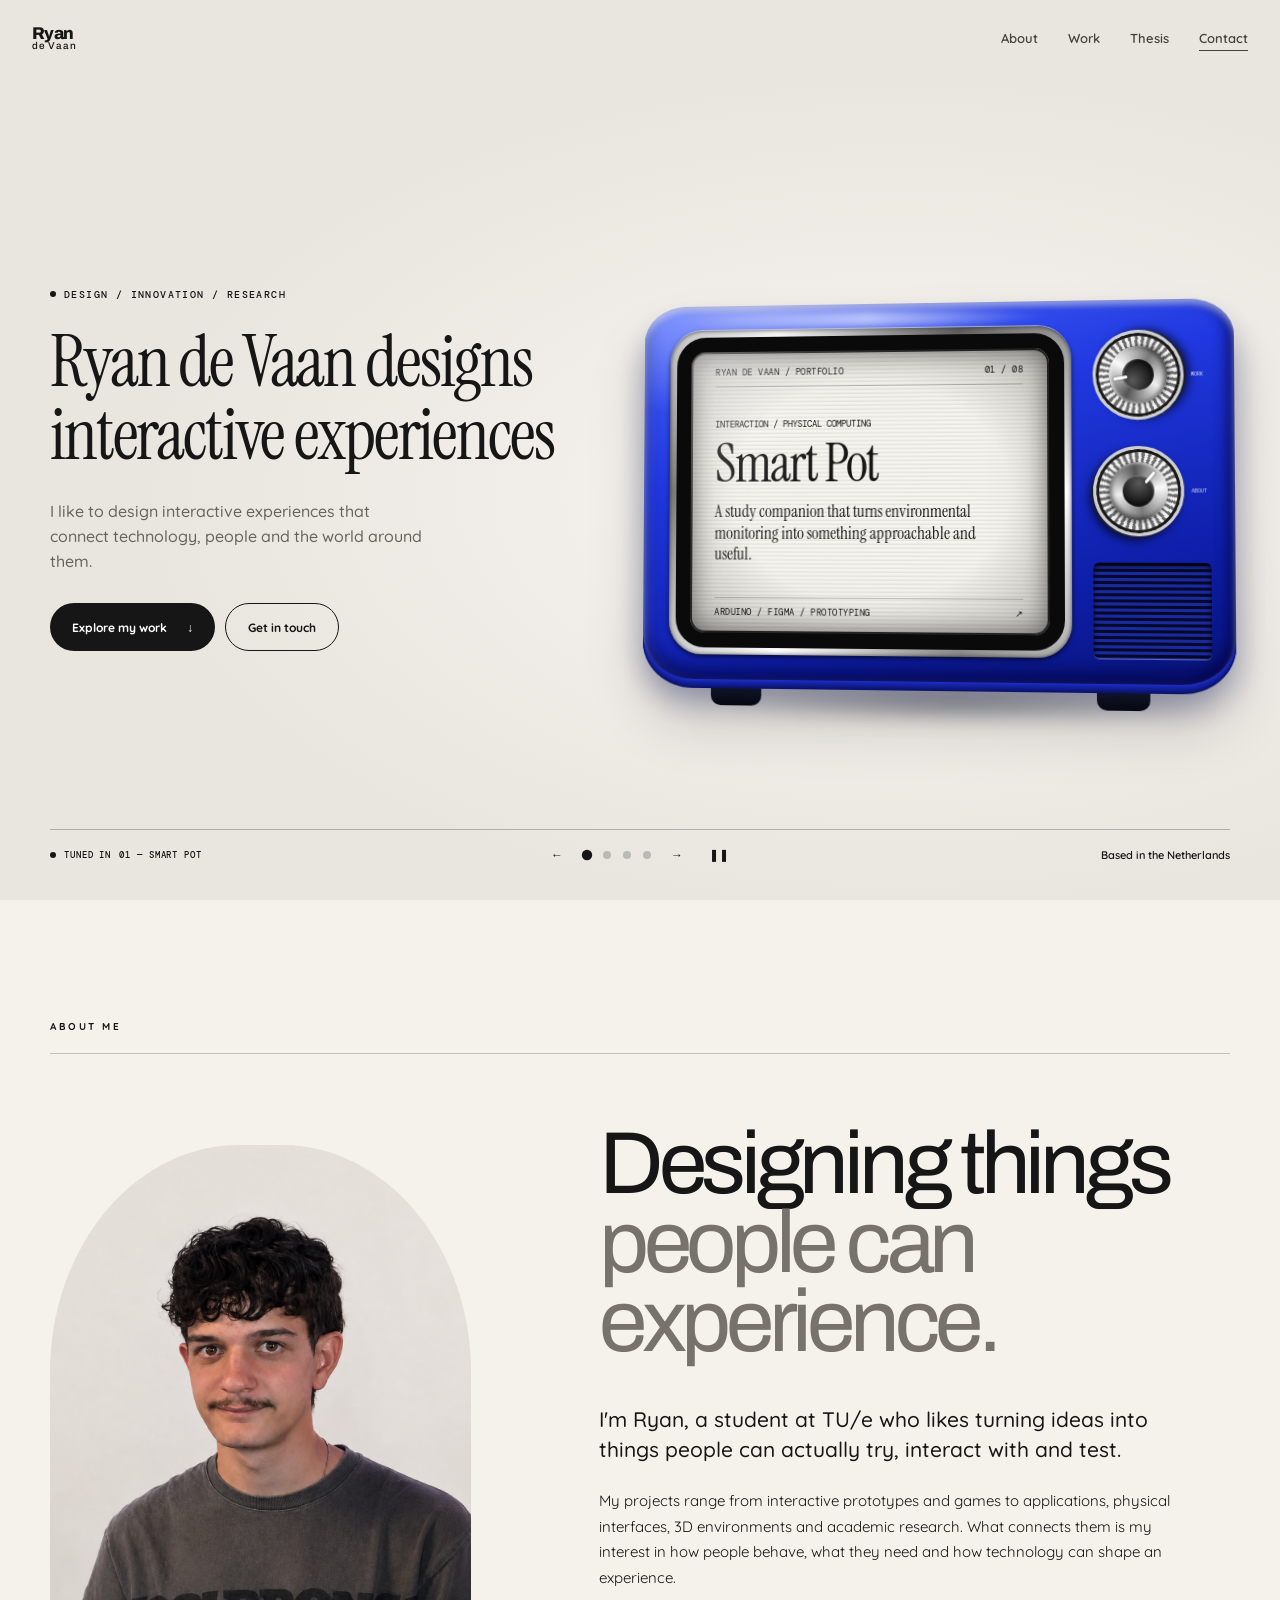
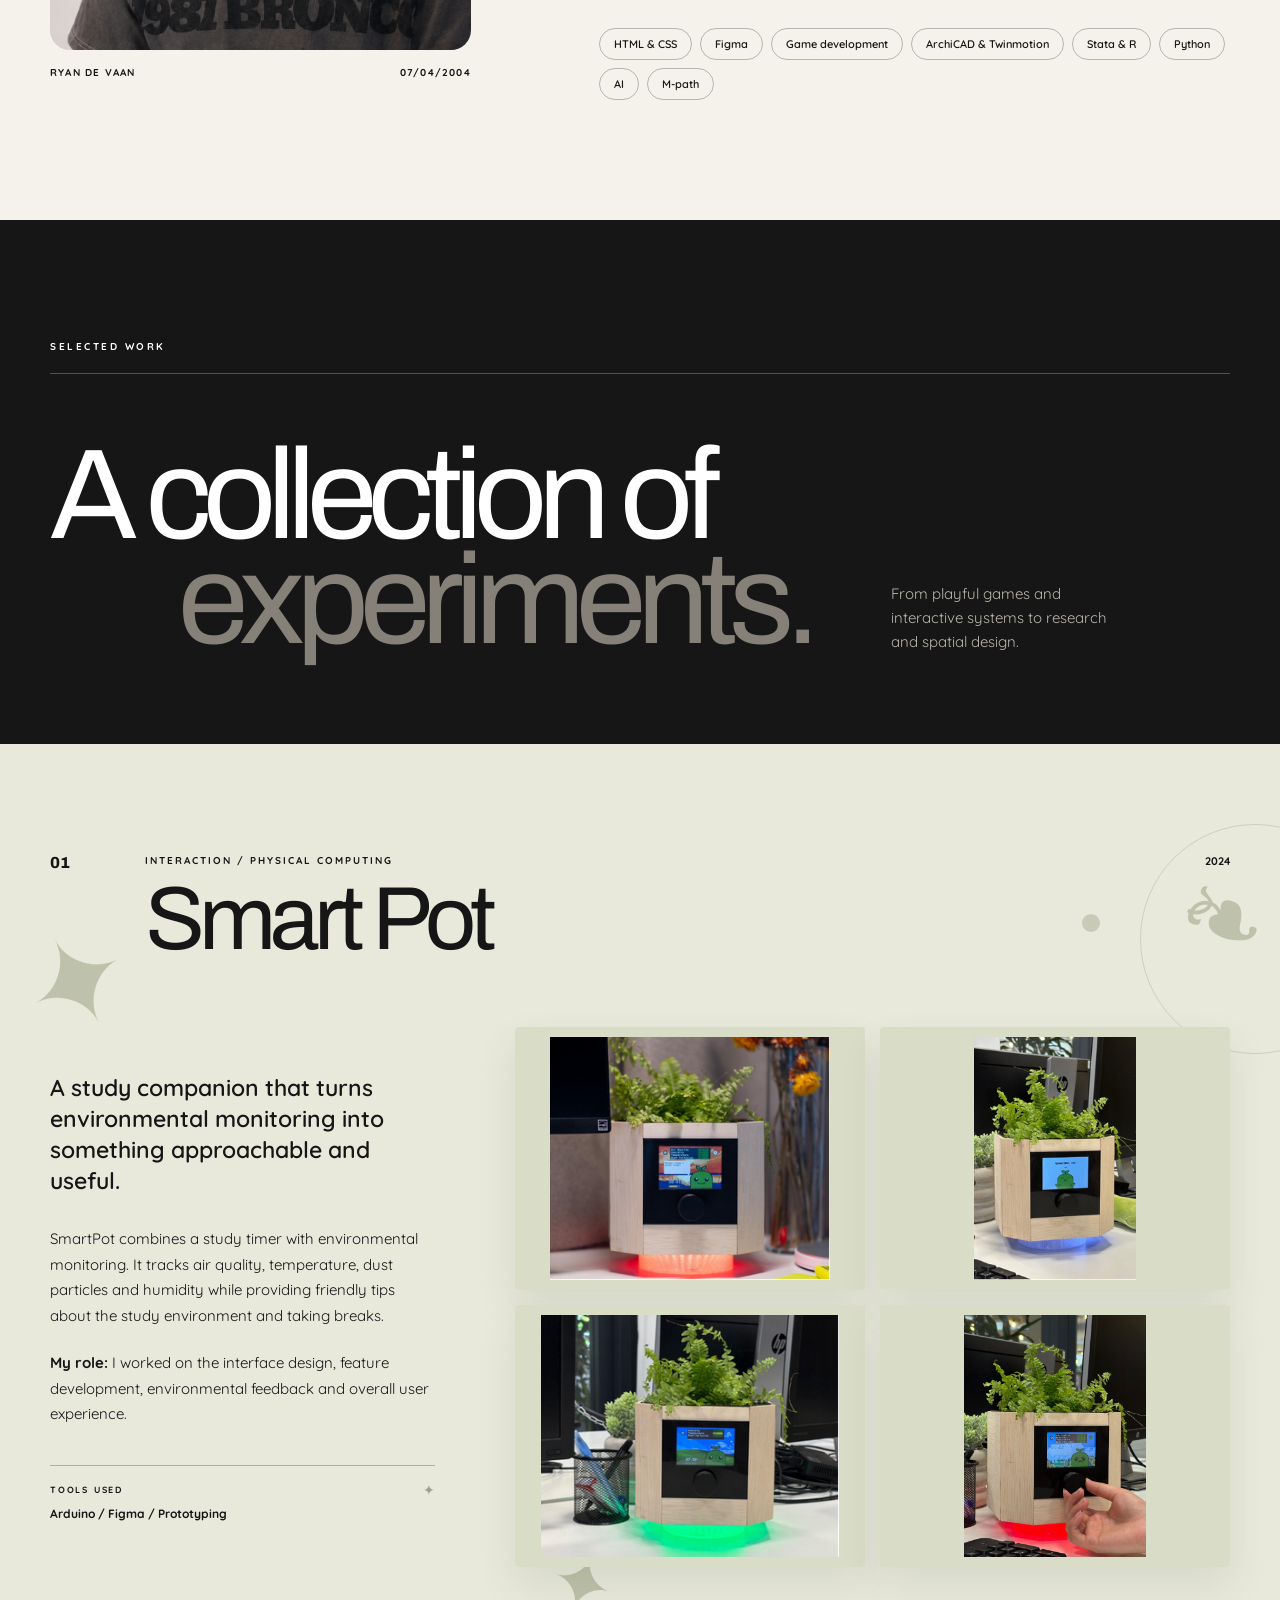
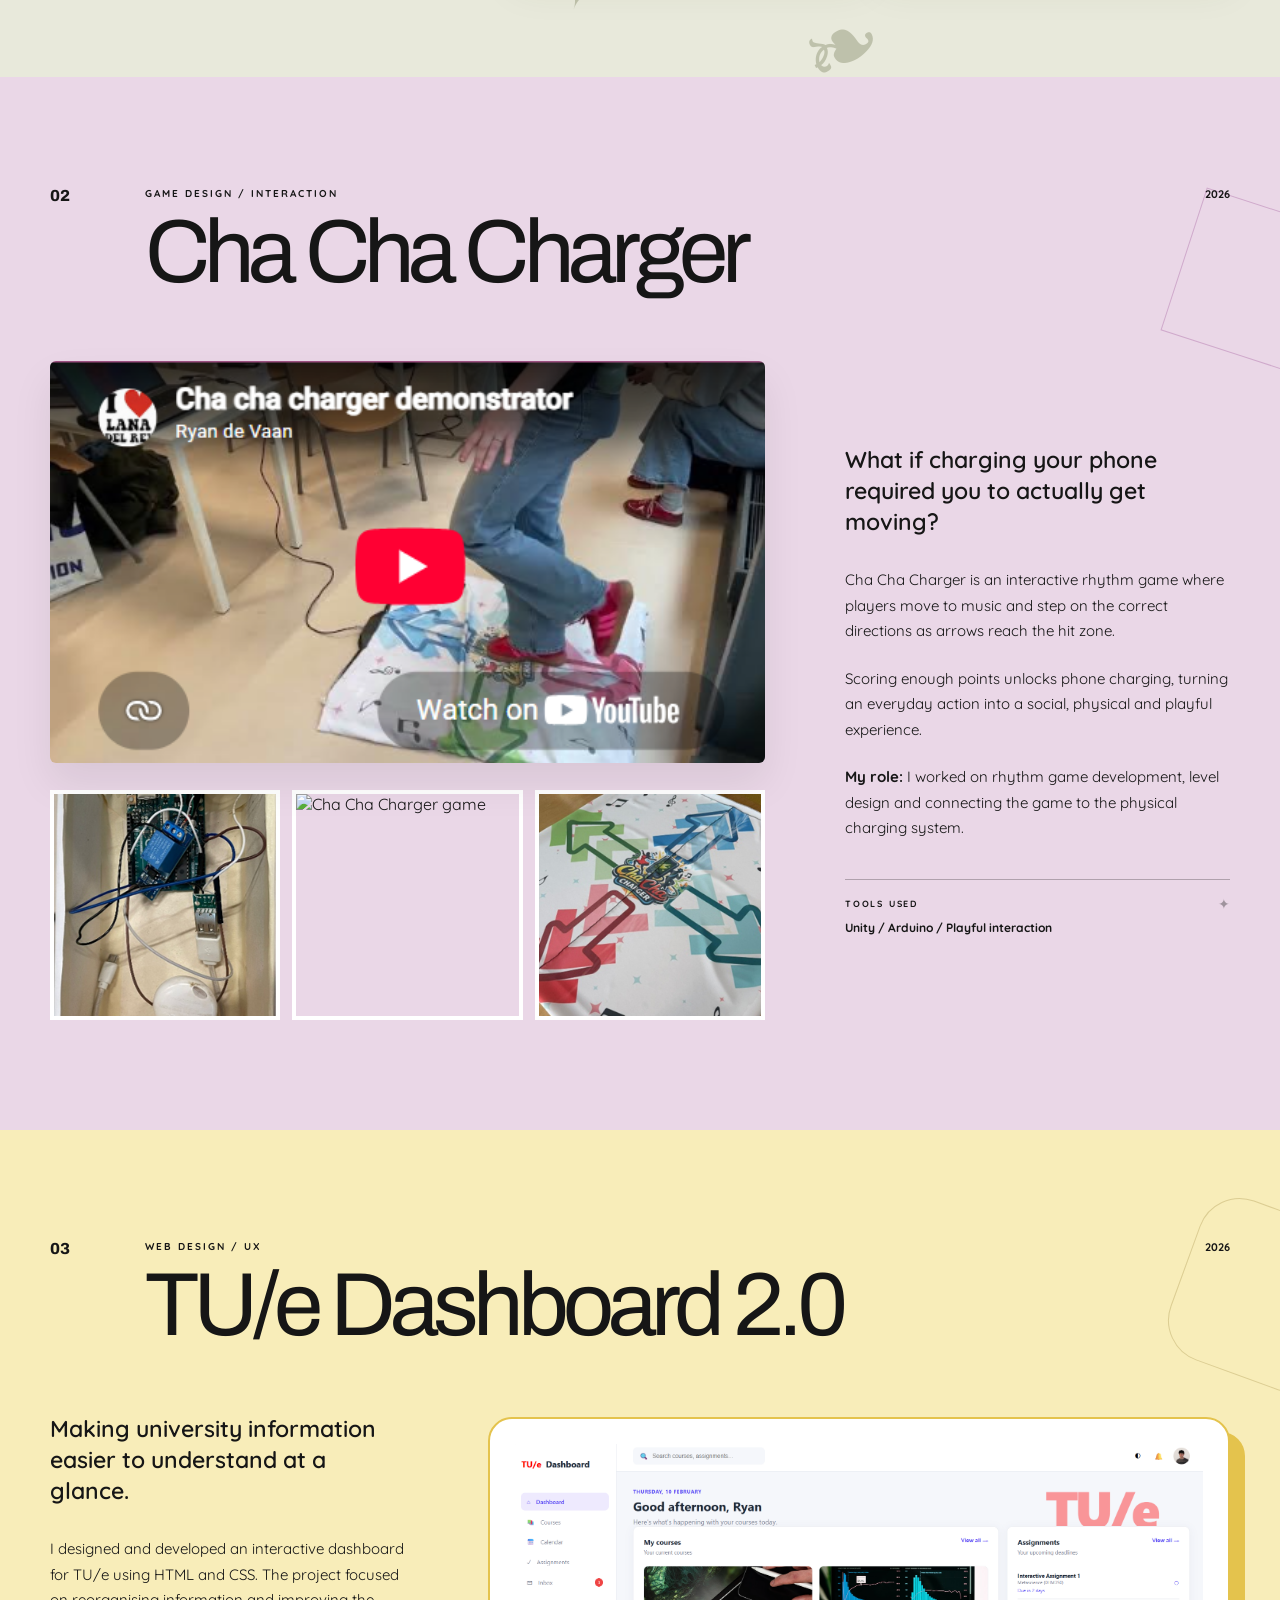
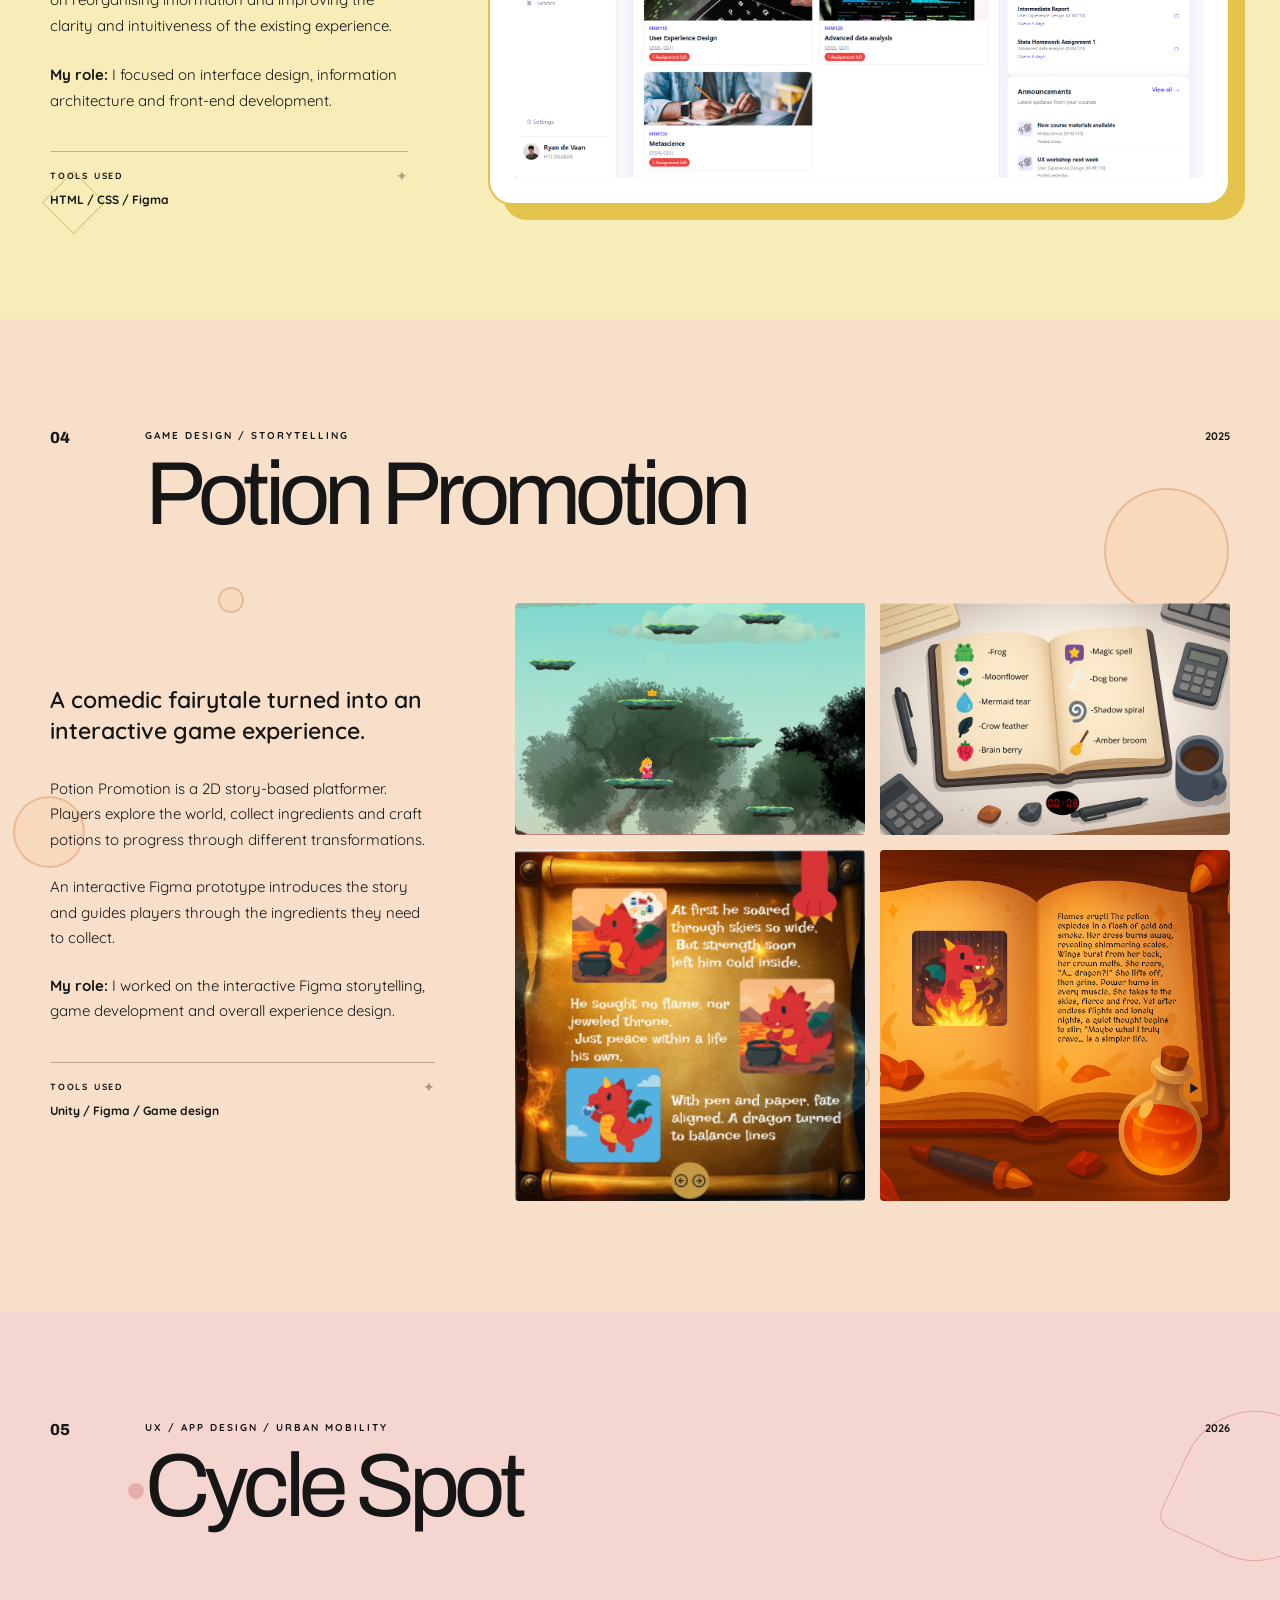
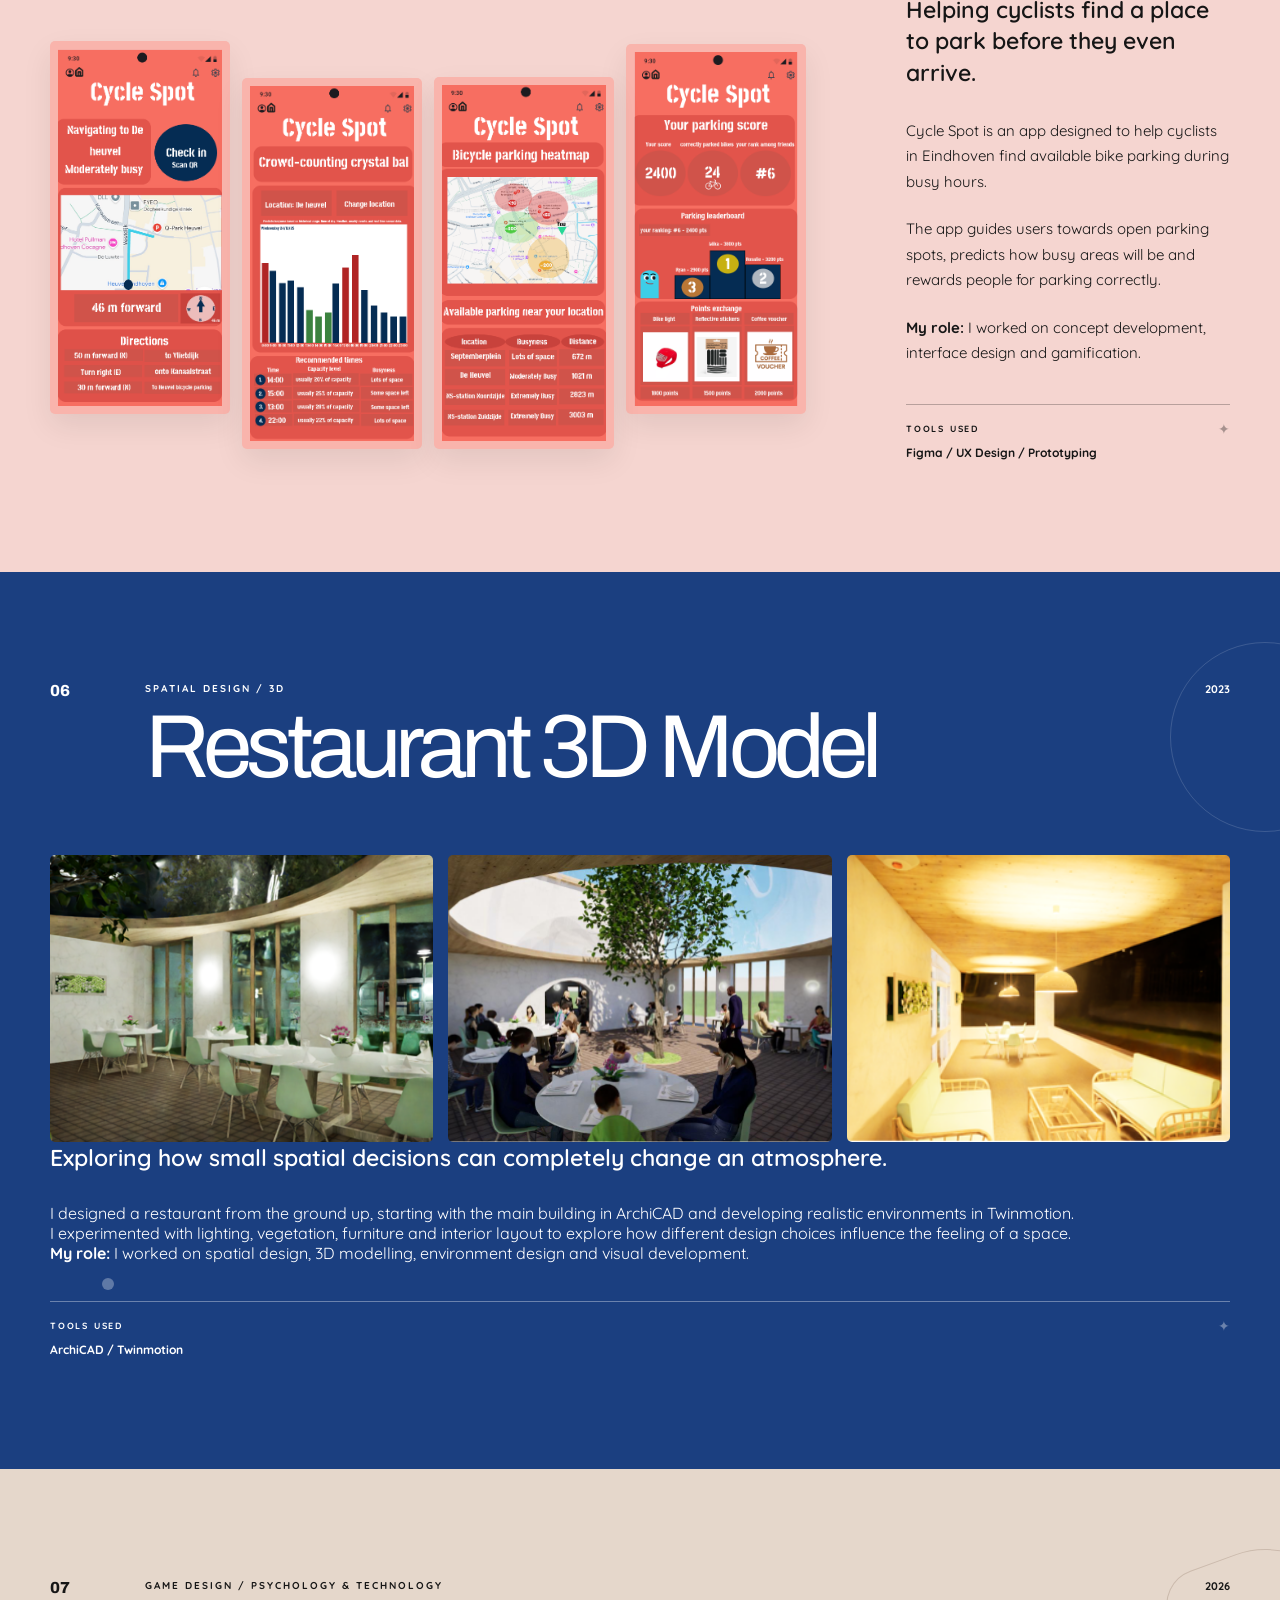
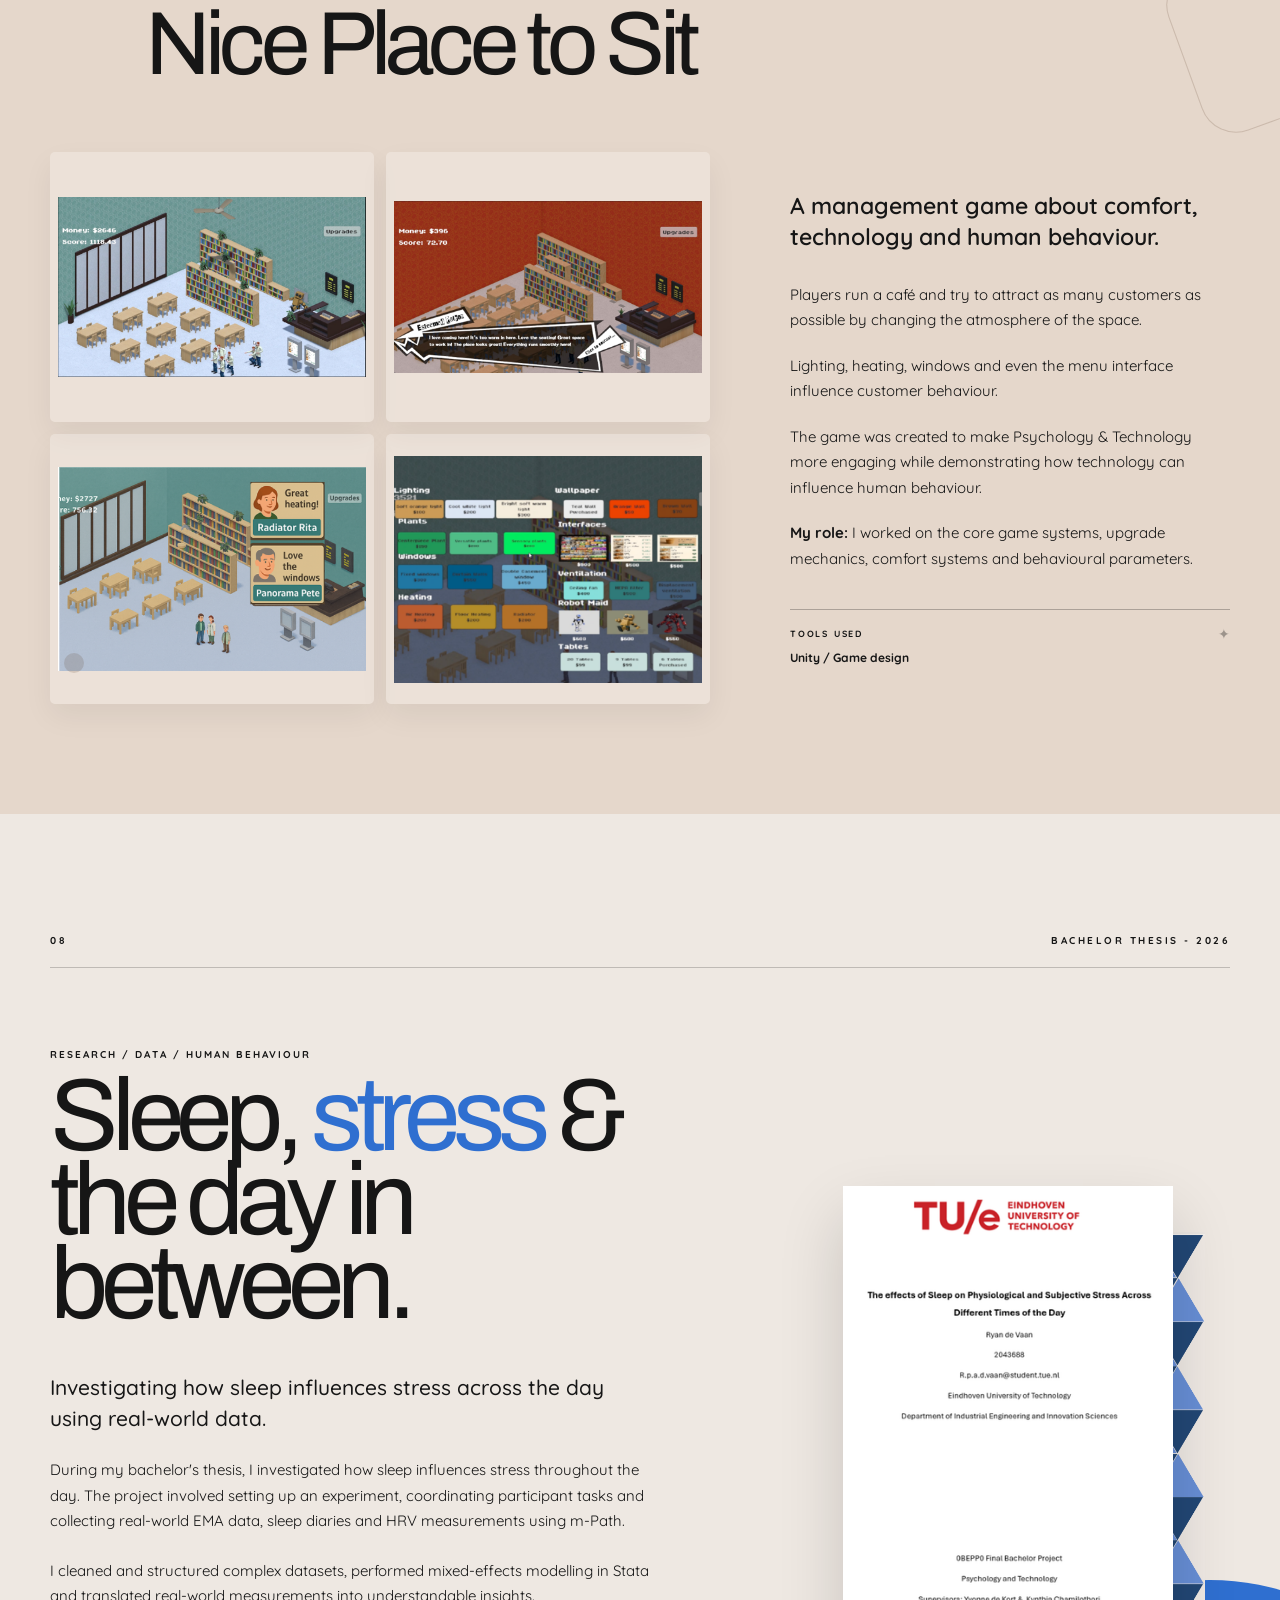
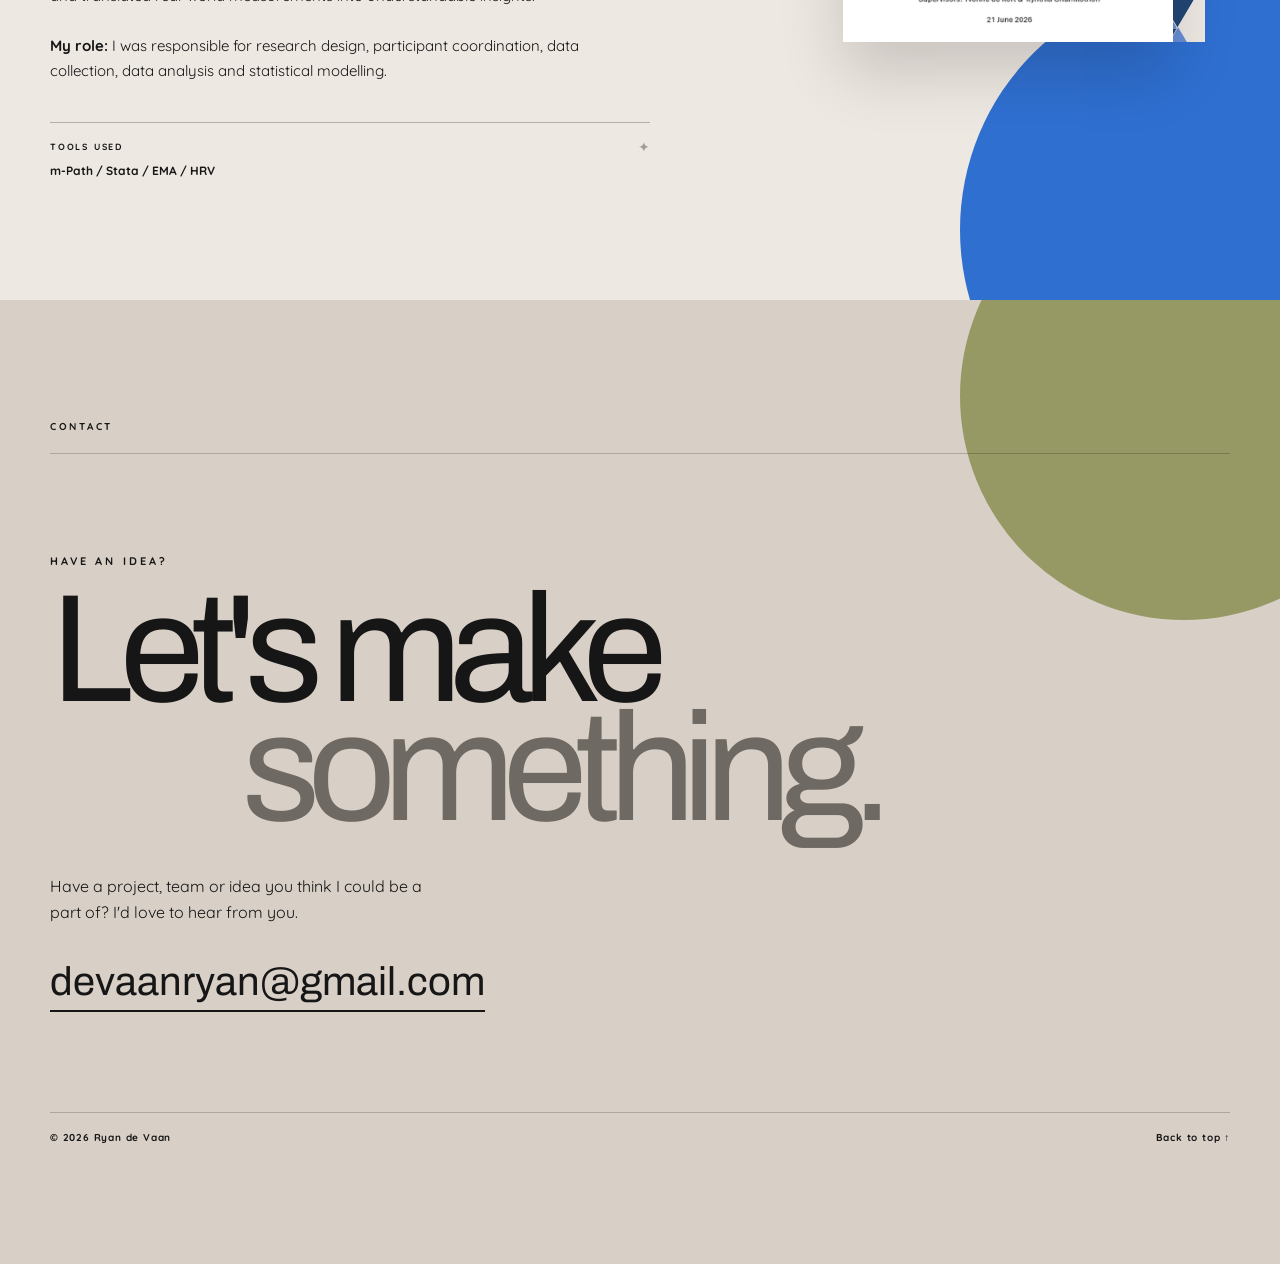
==== commit 244761f3: "Update portfolio website" ====
--- a/portfolio/index.html
+++ b/portfolio/index.html
@@ -2,16 +2,8 @@
 <html lang="en">
 <head>
   <meta charset="UTF-8">
-
-  <meta
-    name="viewport"
-    content="width=device-width, initial-scale=1.0"
-  >
-
-  <meta
-    name="description"
-    content="Portfolio of Ryan de Vaan — design, interaction, technology and research."
-  >
+  <meta name="viewport" content="width=device-width, initial-scale=1.0">
+  <meta name="description" content="Portfolio of Ryan de Vaan — design, interaction, technology and research.">
 
   <title>Ryan de Vaan — Portfolio</title>
 
@@ -19,7 +11,7 @@
   <link rel="preconnect" href="https://fonts.gstatic.com" crossorigin>
 
   <link
-    href="https://fonts.googleapis.com/css2?family=Archivo:wght@400;500;600;700;800&family=Quicksand:wght@400;500;600;700&display=swap"
+    href="https://fonts.googleapis.com/css2?family=Archivo:wght@400;500;600;700;800&family=DM+Mono:wght@400;500&family=Instrument+Serif&family=Quicksand:wght@400;500;600;700&display=swap"
     rel="stylesheet"
   >
 
@@ -40,20 +32,13 @@
     </a>
 
     <nav class="main-nav" id="main-nav">
-
       <a href="#about">About</a>
       <a href="#work">Work</a>
       <a href="#thesis">Thesis</a>
       <a href="#contact">Contact</a>
-
     </nav>
 
-    <button
-      class="menu-toggle"
-      id="menu-toggle"
-      aria-label="Open navigation"
-      aria-expanded="false"
-    >
+    <button class="menu-toggle" id="menu-toggle" aria-label="Open navigation" aria-expanded="false">
       <span></span>
       <span></span>
     </button>
@@ -64,70 +49,123 @@
   <main>
 
     <!-- =====================================================
-         HERO
+         HERO — TV
     ====================================================== -->
 
-    <section class="hero">
-
-      <div class="hero-decoration hero-decoration-1"></div>
-      <div class="hero-decoration hero-decoration-2"></div>
-
-      <div class="container hero-inner">
-
-        <div class="hero-top reveal">
-          <span>PORTFOLIO</span>
-          <span>2023 — 2026</span>
-        </div>
-
-        <div class="hero-title">
-
-          <p class="eyebrow reveal">
-            DESIGN / INNOVATION / RESEARCH
+    <section class="tv-hero" id="hero">
+      <div class="container tv-hero-inner">
+
+        <div class="tv-copy reveal">
+          <p class="tv-eyebrow"><i></i> DESIGN / INNOVATION / RESEARCH</p>
+
+          <h1 class="tv-title">Ryan de Vaan designs interactive experiences</h1>
+
+          <p class="tv-intro">
+            I like to design interactive experiences that connect
+            technology, people and the world around them.
           </p>
 
-          <h1 class="reveal">
-            Ryan
-            <em>de Vaan</em>
-          </h1>
-
-          <div class="hero-intro reveal">
-
-            <p>
-              I like to design interactive experiences that connect
-              technology, people and the world around them.
-            </p>
-
-            <div class="hero-actions">
-
-              <a class="button button-dark" href="#work">
-                Explore my work
-                <span>↓</span>
-              </a>
-
-              <a class="button button-outline" href="#contact">
-                Get in touch
-                <span>↗</span>
-              </a>
-
-            </div>
-
-          </div>
-
-        </div>
-
-        <div class="hero-bottom reveal">
-
-          <span>Based in the Netherlands</span>
-
-          <span class="scroll-label">
-            Scroll to explore
-            <i>↓</i>
-          </span>
-
+          <div class="tv-actions">
+            <a class="button button-dark" href="#work">Explore my work <span>↓</span></a>
+            <a class="button button-outline" href="#contact">Get in touch </a>
+          </div>
+        </div>
+
+        <div class="tv-stage">
+          <div class="tv" id="tv">
+
+            <div class="antenna"><span></span></div>
+
+            <div class="cabinet">
+              <div class="bezel">
+                <div class="screen" id="tvScreen">
+
+                  <div class="slides">
+
+                    <section class="slide active">
+                      <div class="meta"><span>RYAN DE VAAN / PORTFOLIO</span><span>01 / 08</span></div>
+                      <div class="body">
+                        <p class="tag">INTERACTION / PHYSICAL COMPUTING</p>
+                        <h2>Smart Pot</h2>
+                        <p class="copy">A study companion that turns environmental monitoring into something approachable and useful.</p>
+                      </div>
+                      <div class="meta foot"><span>ARDUINO / FIGMA / PROTOTYPING</span><span>↗</span></div>
+                    </section>
+
+                    <section class="slide">
+                      <div class="meta"><span>RYAN DE VAAN / PORTFOLIO</span><span>02 / 08</span></div>
+                      <div class="body">
+                        <p class="tag">GAME DESIGN / INTERACTION</p>
+                        <h2>Cha Cha Charger</h2>
+                        <p class="copy">What if charging your phone required you to actually get moving?</p>
+                      </div>
+                      <div class="meta foot"><span>UNITY / ARDUINO / PLAYFUL INTERACTION</span><span>↗</span></div>
+                    </section>
+
+                    <section class="slide">
+                      <div class="meta"><span>RYAN DE VAAN / PORTFOLIO</span><span>05 / 08</span></div>
+                      <div class="body">
+                        <p class="tag">UX / APP DESIGN / URBAN MOBILITY</p>
+                        <h2>Cycle Spot</h2>
+                        <p class="copy">Helping cyclists find a place to park before they even arrive.</p>
+                      </div>
+                      <div class="meta foot"><span>FIGMA / UX DESIGN / PROTOTYPING</span><span>↗</span></div>
+                    </section>
+
+                    <section class="slide">
+                      <div class="meta"><span>RYAN DE VAAN / PORTFOLIO</span><span>08 / 08</span></div>
+                      <div class="body">
+                        <p class="tag">RESEARCH / DATA / HUMAN BEHAVIOUR</p>
+                        <h2>Thesis</h2>
+                        <p class="copy">Investigating how sleep influences stress across the day using real-world data.</p>
+                      </div>
+                      <div class="meta foot"><span>M-PATH / STATA / EMA / HRV</span><span>↗</span></div>
+                    </section>
+
+                  </div>
+
+                  <div class="static"></div>
+                  <div class="scanlines"></div>
+                  <div class="glass"></div>
+                </div>
+              </div>
+
+              <div class="panel">
+                <div class="knob-row">
+                  <div class="knob" id="knobA"><div class="knob-cap"><b></b></div></div>
+                  <span>WORK</span>
+                </div>
+                <div class="knob-row">
+                  <div class="knob" id="knobB"><div class="knob-cap"><b></b></div></div>
+                  <span>ABOUT</span>
+                </div>
+                <div class="grille"></div>
+              </div>
+            </div>
+
+            <div class="feet"><i></i><i></i></div>
+          </div>
+        </div>
+
+        <div class="tv-bottom reveal">
+          <p class="tv-tuned"><i></i> TUNED IN <span id="tvLabel">01 — SMART POT</span></p>
+
+          <div class="tv-controls">
+            <button class="tv-ctrl" id="tvPrev" aria-label="Previous screen">←</button>
+            <div class="tv-dots">
+              <button class="tv-dot active" aria-label="Screen 1"></button>
+              <button class="tv-dot" aria-label="Screen 2"></button>
+              <button class="tv-dot" aria-label="Screen 3"></button>
+              <button class="tv-dot" aria-label="Screen 4"></button>
+            </div>
+            <button class="tv-ctrl" id="tvNext" aria-label="Next screen">→</button>
+            <button class="tv-ctrl" id="tvPlay" aria-label="Pause slideshow">❚❚</button>
+          </div>
+
+          <span class="tv-based">Based in the Netherlands</span>
         </div>
 
       </div>
-
     </section>
 
 
@@ -147,10 +185,7 @@
 
           <div class="about-image reveal">
 
-            <img
-              src="about_me.png"
-              alt="Portrait of Ryan de Vaan"
-            >
+            <img src="about_me.png" alt="Portrait of Ryan de Vaan">
 
             <div class="image-caption">
               <span>Ryan de Vaan</span>
@@ -241,8 +276,6 @@
       <div class="project-decoration smartpot-decoration-1"></div>
       <div class="project-decoration smartpot-decoration-2"></div>
 
-      <!-- Old leaf style -->
-
       <div class="smartpot-leaf smartpot-leaf-1">✦</div>
       <div class="smartpot-leaf smartpot-leaf-2">❧</div>
       <div class="smartpot-leaf smartpot-leaf-3">✦</div>
@@ -255,17 +288,13 @@
           <div class="project-number">01</div>
 
           <div>
-            <span class="project-type">
-              INTERACTION / PHYSICAL COMPUTING
-            </span>
-
+            <span class="project-type">INTERACTION / PHYSICAL COMPUTING</span>
             <h2>Smart Pot</h2>
           </div>
 
           <span class="project-year">2024</span>
 
         </div>
-
 
         <div class="project-grid">
 
@@ -293,42 +322,27 @@
 
             <div class="tools-used">
               <span>TOOLS USED</span>
-              <strong>
-                Arduino / Figma / Prototyping
-              </strong>
-            </div>
-
-          </div>
-
+              <strong>Arduino / Figma / Prototyping</strong>
+            </div>
+
+          </div>
 
           <div class="project-gallery smartpot-gallery reveal">
 
             <figure>
-              <img
-                src="Smartpot_1.png"
-                alt="Smart Pot interface and prototype"
-              >
-            </figure>
-
-            <figure>
-              <img
-                src="Smartpot_2.png"
-                alt="Smart Pot environmental monitoring"
-              >
-            </figure>
-
-            <figure>
-              <img
-                src="Smartpot_3.png"
-                alt="Smart Pot study interface"
-              >
-            </figure>
-
-            <figure>
-              <img
-                src="Smartpot_4.jpg"
-                alt="Smart Pot physical prototype"
-              >
+              <img src="Smartpot_1.png" alt="Smart Pot interface and prototype">
+            </figure>
+
+            <figure>
+              <img src="Smartpot_2.png" alt="Smart Pot environmental monitoring">
+            </figure>
+
+            <figure>
+              <img src="Smartpot_3.png" alt="Smart Pot study interface">
+            </figure>
+
+            <figure>
+              <img src="Smartpot_4.jpg" alt="Smart Pot physical prototype">
             </figure>
 
           </div>
@@ -356,17 +370,13 @@
           <div class="project-number">02</div>
 
           <div>
-            <span class="project-type">
-              GAME DESIGN / INTERACTION
-            </span>
-
+            <span class="project-type">GAME DESIGN / INTERACTION</span>
             <h2>Cha Cha Charger</h2>
           </div>
 
           <span class="project-year">2026</span>
 
         </div>
-
 
         <div class="project-grid project-grid-reverse">
 
@@ -379,10 +389,7 @@
               rel="noopener noreferrer"
             >
 
-              <img
-                src="chachacharger_4.png"
-                alt="Cha Cha Charger demo"
-              >
+              <img src="chachacharger_4.png" alt="Cha Cha Charger demo">
 
               <div class="video-overlay">
                 <span>WATCH DEMO</span>
@@ -392,27 +399,12 @@
             </a>
 
             <div class="mini-gallery">
-
-              <img
-                id="pic2_chacha"
-                src="chachacharger_1.png"
-                alt="Cha Cha Charger hardware"
-              >
-
-              <img
-                src="pic2_chachacharger.png"
-                alt="Cha Cha Charger game"
-              >
-
-              <img
-                src="chachacharger_3.png"
-                alt="Cha Cha Charger rhythm interface"
-              >
-
-            </div>
-
-          </div>
-
+              <img src="chachacharger_1.png" alt="Cha Cha Charger hardware">
+              <img src="ch" alt="Cha Cha Charger game">
+              <img src="chachacharger_3.png" alt="Cha Cha Charger rhythm interface">
+            </div>
+
+          </div>
 
           <div class="project-description reveal">
 
@@ -442,9 +434,7 @@
 
             <div class="tools-used">
               <span>TOOLS USED</span>
-              <strong>
-                Unity / Arduino / Playful interaction
-              </strong>
+              <strong>Unity / Arduino / Playful interaction</strong>
             </div>
 
           </div>
@@ -472,17 +462,13 @@
           <div class="project-number">03</div>
 
           <div>
-            <span class="project-type">
-              WEB DESIGN / UX
-            </span>
-
+            <span class="project-type">WEB DESIGN / UX</span>
             <h2>TU/e Dashboard 2.0</h2>
           </div>
 
           <span class="project-year">2026</span>
 
         </div>
-
 
         <div class="dashboard-project reveal">
 
@@ -509,21 +495,13 @@
 
             <div class="tools-used">
               <span>TOOLS USED</span>
-              <strong>
-                HTML / CSS / Figma
-              </strong>
-            </div>
-
-          </div>
-
+              <strong>HTML / CSS / Figma</strong>
+            </div>
+
+          </div>
 
           <div class="dashboard-image">
-
-            <img
-              src="dashboard.png"
-              alt="TU/e dashboard interface"
-            >
-
+            <img src="dashboard.png" alt="TU/e dashboard interface">
           </div>
 
         </div>
@@ -553,17 +531,13 @@
           <div class="project-number">04</div>
 
           <div>
-            <span class="project-type">
-              GAME DESIGN / STORYTELLING
-            </span>
-
+            <span class="project-type">GAME DESIGN / STORYTELLING</span>
             <h2>Potion Promotion</h2>
           </div>
 
           <span class="project-year">2025</span>
 
         </div>
-
 
         <div class="project-grid">
 
@@ -595,42 +569,27 @@
 
             <div class="tools-used">
               <span>TOOLS USED</span>
-              <strong>
-                Unity / Figma / Game design
-              </strong>
-            </div>
-
-          </div>
-
+              <strong>Unity / Figma / Game design</strong>
+            </div>
+
+          </div>
 
           <div class="project-gallery gallery-four potion-gallery reveal">
 
             <figure>
-              <img
-                src="potionpromotion_1.png"
-                alt="Potion Promotion gameplay"
-              >
-            </figure>
-
-            <figure>
-              <img
-                src="potionpromotion_2.png"
-                alt="Potion Promotion concept"
-              >
-            </figure>
-
-            <figure>
-              <img
-                src="potionpromotion_3.png"
-                alt="Potion Promotion story"
-              >
-            </figure>
-
-            <figure>
-              <img
-                src="potionpromotion_4.png"
-                alt="Potion Promotion interface"
-              >
+              <img src="potionpromotion_1.png" alt="Potion Promotion gameplay">
+            </figure>
+
+            <figure>
+              <img src="potionpromotion_2.png" alt="Potion Promotion concept">
+            </figure>
+
+            <figure>
+              <img src="potionpromotion_3.png" alt="Potion Promotion story">
+            </figure>
+
+            <figure>
+              <img src="potionpromotion_4.png" alt="Potion Promotion interface">
             </figure>
 
           </div>
@@ -658,10 +617,7 @@
           <div class="project-number">05</div>
 
           <div>
-            <span class="project-type">
-              UX / APP DESIGN / URBAN MOBILITY
-            </span>
-
+            <span class="project-type">UX / APP DESIGN / URBAN MOBILITY</span>
             <h2>Cycle Spot</h2>
           </div>
 
@@ -669,33 +625,14 @@
 
         </div>
 
-
         <div class="cycle-layout reveal">
 
           <div class="cycle-images">
-
-            <img
-              src="cyclespot_1.png"
-              alt="Cycle Spot navigation"
-            >
-
-            <img
-              src="cyclespot_2.png"
-              alt="Cycle Spot crowd counting"
-            >
-
-            <img
-              src="cyclespot_3.png"
-              alt="Cycle Spot heatmap"
-            >
-
-            <img
-              src="cyclespot_4.png"
-              alt="Cycle Spot parking score"
-            >
-
-          </div>
-
+            <img src="cyclespot_1.png" alt="Cycle Spot navigation">
+            <img src="cyclespot_2.png" alt="Cycle Spot crowd counting">
+            <img src="cyclespot_3.png" alt="Cycle Spot heatmap">
+            <img src="cyclespot_4.png" alt="Cycle Spot parking score">
+          </div>
 
           <div class="cycle-copy">
 
@@ -724,9 +661,7 @@
 
             <div class="tools-used">
               <span>TOOLS USED</span>
-              <strong>
-                Figma / UX Design / Prototyping
-              </strong>
+              <strong>Figma / UX Design / Prototyping</strong>
             </div>
 
           </div>
@@ -754,10 +689,7 @@
           <div class="project-number">06</div>
 
           <div>
-            <span class="project-type">
-              SPATIAL DESIGN / 3D
-            </span>
-
+            <span class="project-type">SPATIAL DESIGN / 3D</span>
             <h2>Restaurant 3D Model</h2>
           </div>
 
@@ -765,34 +697,23 @@
 
         </div>
 
-
         <div class="restaurant-layout reveal">
 
           <div class="restaurant-gallery">
 
             <figure>
-              <img
-                src="img_rest1.png"
-                alt="Restaurant exterior 3D model"
-              >
-            </figure>
-
-            <figure>
-              <img
-                src="3d_restaurant_2.png"
-                alt="Restaurant render"
-              >
-            </figure>
-
-            <figure>
-              <img
-                src="vers_2.png"
-                alt="Restaurant interior"
-              >
-            </figure>
-
-          </div>
-
+              <img src="img_rest1.png" alt="Restaurant exterior 3D model">
+            </figure>
+
+            <figure>
+              <img src="3d_restaurant_2.png" alt="Restaurant render">
+            </figure>
+
+            <figure>
+              <img src="vers_2.png" alt="Restaurant interior">
+            </figure>
+
+          </div>
 
           <div class="restaurant-text">
 
@@ -815,7 +736,6 @@
               of a space.
             </p>
 
-            
             <p>
               <strong>My role:</strong>
               I worked on spatial design, 3D modelling,
@@ -824,9 +744,7 @@
 
             <div class="tools-used">
               <span>TOOLS USED</span>
-              <strong>
-                ArchiCAD / Twinmotion
-              </strong>
+              <strong>ArchiCAD / Twinmotion</strong>
             </div>
 
           </div>
@@ -854,10 +772,7 @@
           <div class="project-number">07</div>
 
           <div>
-            <span class="project-type">
-              GAME DESIGN / PSYCHOLOGY & TECHNOLOGY
-            </span>
-
+            <span class="project-type">GAME DESIGN / PSYCHOLOGY & TECHNOLOGY</span>
             <h2>Nice Place to Sit</h2>
           </div>
 
@@ -865,41 +780,27 @@
 
         </div>
 
-
         <div class="sit-layout">
 
           <div class="sit-gallery reveal">
 
             <figure>
-              <img
-                src="niceplacetosit_1.png"
-                alt="Nice Place to Sit gameplay"
-              >
-            </figure>
-
-            <figure>
-              <img
-                src="niceplacetosit_2.png"
-                alt="Nice Place to Sit interface"
-              >
-            </figure>
-
-            <figure>
-              <img
-                src="niceplacetosit_3.png"
-                alt="Nice Place to Sit environment"
-              >
-            </figure>
-
-            <figure>
-              <img
-                src="niceplacetosit_4.png"
-                alt="Nice Place to Sit game"
-              >
-            </figure>
-
-          </div>
-
+              <img src="niceplacetosit_1.png" alt="Nice Place to Sit gameplay">
+            </figure>
+
+            <figure>
+              <img src="niceplacetosit_2.png" alt="Nice Place to Sit interface">
+            </figure>
+
+            <figure>
+              <img src="niceplacetosit_3.png" alt="Nice Place to Sit environment">
+            </figure>
+
+            <figure>
+              <img src="niceplacetosit_4.png" alt="Nice Place to Sit game">
+            </figure>
+
+          </div>
 
           <div class="sit-copy reveal">
 
@@ -934,9 +835,7 @@
 
             <div class="tools-used">
               <span>TOOLS USED</span>
-              <strong>
-                Unity / Game design
-              </strong>
+              <strong>Unity / Game design</strong>
             </div>
 
           </div>
@@ -963,14 +862,11 @@
           <span>BACHELOR THESIS - 2026</span>
         </div>
 
-
         <div class="thesis-grid">
 
           <div class="thesis-content reveal">
 
-            <span class="project-type">
-              RESEARCH / DATA / HUMAN BEHAVIOUR
-            </span>
+            <span class="project-type">RESEARCH / DATA / HUMAN BEHAVIOUR</span>
 
             <h2>
               Sleep,
@@ -1008,27 +904,16 @@
 
             <div class="tools-used">
               <span>TOOLS USED</span>
-              <strong>
-                m-Path / Stata / EMA / HRV
-              </strong>
-            </div>
-
-          </div>
-
+              <strong>m-Path / Stata / EMA / HRV</strong>
+            </div>
+
+          </div>
 
           <div class="thesis-visual reveal">
 
-            <img
-              src="thesis.png"
-              alt="Bachelor thesis document"
-            >
-
-            <img
-              class="triangle-pattern"
-              src="triangles.png"
-              alt=""
-              aria-hidden="true"
-            >
+            <img src="thesis.png" alt="Bachelor thesis document">
+
+            <img class="triangle-pattern" src="triangles.png" alt="" aria-hidden="true">
 
           </div>
 
@@ -1053,12 +938,9 @@
           <span>CONTACT</span>
         </div>
 
-
         <div class="contact-content reveal">
 
-          <p class="eyebrow">
-            HAVE AN IDEA?
-          </p>
+          <p class="eyebrow">HAVE AN IDEA?</p>
 
           <h2>
             Let's make
@@ -1066,29 +948,21 @@
           </h2>
 
           <p>
-          Have a project, team or idea you think I could be a part of?
-          I'd love to hear from you.
-
+            Have a project, team or idea you think I could be a part of?
+            I'd love to hear from you.
           </p>
 
-          <a
-            class="contact-link"
-            href="mailto:devaanryan@gmail.com"
-          >
+          <a class="contact-link" href="mailto:devaanryan@gmail.com">
             devaanryan@gmail.com
-            <span>↗</span>
           </a>
 
         </div>
 
-
         <footer>
 
           <span>© 2026 Ryan de Vaan</span>
 
-          <a href="#top">
-            Back to top ↑
-          </a>
+          <a href="#top">Back to top ↑</a>
 
         </footer>
 
@@ -1120,7 +994,6 @@
     }
 
     window.addEventListener("scroll", updateHeader);
-
     updateHeader();
 
 
@@ -1128,82 +1001,43 @@
        MOBILE MENU
     ----------------------------------------------------- */
 
-    const menuToggle =
-      document.getElementById("menu-toggle");
-
-    const mainNav =
-      document.getElementById("main-nav");
+    const menuToggle = document.getElementById("menu-toggle");
+    const mainNav = document.getElementById("main-nav");
 
     menuToggle.addEventListener("click", () => {
-
-      const isOpen =
-        mainNav.classList.toggle("open");
-
-      menuToggle.classList.toggle(
-        "active",
-        isOpen
-      );
-
-      menuToggle.setAttribute(
-        "aria-expanded",
-        isOpen
-      );
-
+      const isOpen = mainNav.classList.toggle("open");
+      menuToggle.classList.toggle("active", isOpen);
+      menuToggle.setAttribute("aria-expanded", isOpen);
     });
 
-
     /* Close mobile menu after clicking a link */
 
-    document
-      .querySelectorAll(".main-nav a")
-      .forEach(link => {
-
-        link.addEventListener("click", () => {
-
-          mainNav.classList.remove("open");
-          menuToggle.classList.remove("active");
-
-          menuToggle.setAttribute(
-            "aria-expanded",
-            "false"
-          );
-
-        });
-
+    document.querySelectorAll(".main-nav a").forEach(link => {
+      link.addEventListener("click", () => {
+        mainNav.classList.remove("open");
+        menuToggle.classList.remove("active");
+        menuToggle.setAttribute("aria-expanded", "false");
       });
+    });
 
 
     /* -----------------------------------------------------
        SCROLL REVEAL
     ----------------------------------------------------- */
 
-    const revealElements =
-      document.querySelectorAll(".reveal");
-
-    const revealObserver =
-      new IntersectionObserver(
-        entries => {
-
-          entries.forEach(entry => {
-
-            if (entry.isIntersecting) {
-
-              entry.target.classList.add("visible");
-
-              revealObserver.unobserve(
-                entry.target
-              );
-
-            }
-
-          });
-
-        },
-        {
-          threshold: 0.12
-        }
-      );
-
+    const revealElements = document.querySelectorAll(".reveal");
+
+    const revealObserver = new IntersectionObserver(
+      entries => {
+        entries.forEach(entry => {
+          if (entry.isIntersecting) {
+            entry.target.classList.add("visible");
+            revealObserver.unobserve(entry.target);
+          }
+        });
+      },
+      { threshold: 0.12 }
+    );
 
     revealElements.forEach(element => {
       revealObserver.observe(element);
@@ -1214,52 +1048,112 @@
        ACTIVE NAVIGATION
     ----------------------------------------------------- */
 
-    const sections =
-      document.querySelectorAll(
-        "#about, #work, #thesis, #contact"
-      );
-
-    const navLinks =
-      document.querySelectorAll(
-        ".main-nav a"
-      );
-
-    const sectionObserver =
-      new IntersectionObserver(
-        entries => {
-
-          entries.forEach(entry => {
-
-            if (entry.isIntersecting) {
-
-              navLinks.forEach(link => {
-                link.classList.remove("active");
-              });
-
-              const activeLink =
-                document.querySelector(
-                  `.main-nav a[href="#${entry.target.id}"]`
-                );
-
-              if (activeLink) {
-                activeLink.classList.add("active");
-              }
-
-            }
-
-          });
-
-        },
-        {
-          rootMargin: "-35% 0px -55% 0px"
-        }
-      );
-
+    const sections = document.querySelectorAll("#about, #work, #thesis, #contact");
+    const navLinks = document.querySelectorAll(".main-nav a");
+
+    const sectionObserver = new IntersectionObserver(
+      entries => {
+        entries.forEach(entry => {
+          if (entry.isIntersecting) {
+            navLinks.forEach(link => link.classList.remove("active"));
+
+            const activeLink = document.querySelector(
+              `.main-nav a[href="#${entry.target.id}"]`
+            );
+
+            if (activeLink) activeLink.classList.add("active");
+          }
+        });
+      },
+      { rootMargin: "-35% 0px -55% 0px" }
+    );
 
     sections.forEach(section => {
       sectionObserver.observe(section);
     });
 
+
+    /* -----------------------------------------------------
+       TV HERO
+    ----------------------------------------------------- */
+
+    (function () {
+      const hero    = document.getElementById("hero");
+      const tv      = document.getElementById("tv");
+      const screen  = document.getElementById("tvScreen");
+      const slides  = [...hero.querySelectorAll(".slide")];
+      const dots    = [...hero.querySelectorAll(".tv-dot")];
+      const label   = document.getElementById("tvLabel");
+      const knobA   = document.getElementById("knobA");
+      const knobB   = document.getElementById("knobB");
+      const playBtn = document.getElementById("tvPlay");
+
+      const labels = [
+        "01 — SMART POT",
+        "02 — CHA CHA CHARGER",
+        "05 — CYCLE SPOT",
+        "08 — THESIS"
+      ];
+
+      const reduce = window.matchMedia("(prefers-reduced-motion: reduce)").matches;
+      const DELAY = 3500;
+
+      let index = 0;
+      let playing = !reduce;
+      let timer = null;
+
+      function go(n) {
+        index = (n + slides.length) % slides.length;
+
+        slides.forEach((s, k) => s.classList.toggle("active", k === index));
+        dots.forEach((d, k) => d.classList.toggle("active", k === index));
+        label.textContent = labels[index];
+
+        knobA.style.setProperty("--rot", (index * 70 - 100) + "deg");
+        knobB.style.setProperty("--rot", (index * -55 + 40) + "deg");
+
+        screen.classList.remove("switching");
+        void screen.offsetWidth;
+        screen.classList.add("switching");
+      }
+
+      function start() {
+        clearInterval(timer);
+        if (playing) timer = setInterval(() => go(index + 1), DELAY);
+      }
+
+      function setPlaying(state) {
+        playing = state;
+        playBtn.textContent = playing ? "❚❚" : "▶";
+        playBtn.setAttribute("aria-label", playing ? "Pause slideshow" : "Play slideshow");
+        start();
+      }
+
+      dots.forEach((d, k) => d.addEventListener("click", () => { go(k); start(); }));
+      document.getElementById("tvPrev").addEventListener("click", () => { go(index - 1); start(); });
+      document.getElementById("tvNext").addEventListener("click", () => { go(index + 1); start(); });
+      playBtn.addEventListener("click", () => setPlaying(!playing));
+      knobA.addEventListener("click", () => { go(index + 1); start(); });
+      knobB.addEventListener("click", () => setPlaying(!playing));
+
+      if (!reduce) {
+        hero.addEventListener("mousemove", e => {
+          const r = hero.getBoundingClientRect();
+          const x = (e.clientX - r.left) / r.width - 0.5;
+          const y = (e.clientY - r.top) / r.height - 0.5;
+          tv.style.setProperty("--ry", (x * 14) + "deg");
+          tv.style.setProperty("--rx", (-y * 10) + "deg");
+        });
+        hero.addEventListener("mouseleave", () => {
+          tv.style.setProperty("--ry", "-6deg");
+          tv.style.setProperty("--rx", "2deg");
+        });
+      }
+
+      go(0);
+      setPlaying(playing);
+    })();
+
   </script>
 
 </body>
--- a/portfolio/style.css
+++ b/portfolio/style.css
@@ -54,11 +54,7 @@
 ========================================================= */
 
 .container {
-  width: min(
-    calc(100% - 48px),
-    var(--container)
-  );
-
+  width: min(calc(100% - 48px), var(--container));
   margin-inline: auto;
 }
 
@@ -68,346 +64,606 @@
 ========================================================= */
 
 .site-header {
-
   position: fixed;
   top: 0;
   left: 0;
-
   width: 100%;
   height: 76px;
-
   z-index: 100;
-
   display: flex;
   align-items: center;
   justify-content: space-between;
-
   padding: 0 32px;
-
-  transition:
-    background .3s ease,
-    height .3s ease,
-    box-shadow .3s ease;
+  transition: background .3s ease, height .3s ease, box-shadow .3s ease;
 }
 
 .site-header.scrolled {
-
   height: 64px;
-
   background: rgba(233, 229, 223, .88);
-
   backdrop-filter: blur(18px);
-
-  box-shadow:
-    0 1px 0 rgba(0, 0, 0, .08);
+  box-shadow: 0 1px 0 rgba(0, 0, 0, .08);
 }
 
 .logo {
-
   display: flex;
   flex-direction: column;
-
   text-decoration: none;
-
   font-family: "Archivo", sans-serif;
-
   font-size: 17px;
   font-weight: 800;
-
   line-height: .9;
-
   letter-spacing: -.04em;
 }
 
 .logo span {
-
   font-size: 10px;
-
   letter-spacing: .08em;
-
   font-weight: 500;
 }
 
 .main-nav {
-
   display: flex;
   align-items: center;
-
   gap: 30px;
 }
 
 .main-nav a {
-
-  position: relative;
-
+  position: relative;
   text-decoration: none;
-
   font-size: 13px;
   font-weight: 600;
-
   color: #45423e;
 }
 
 .main-nav a::after {
-
   content: "";
-
-  position: absolute;
-
+  position: absolute;
   left: 0;
   bottom: -5px;
-
   width: 100%;
   height: 1px;
-
   background: currentColor;
-
   transform: scaleX(0);
-
   transform-origin: right;
-
-  transition:
-    transform .25s var(--ease);
+  transition: transform .25s var(--ease);
 }
 
 .main-nav a:hover::after,
 .main-nav a.active::after {
-
   transform: scaleX(1);
-
   transform-origin: left;
 }
 
 .menu-toggle {
-
   display: none;
-
   width: 42px;
   height: 42px;
-
   border: 0;
-
   background: transparent;
-
   cursor: pointer;
 }
 
 .menu-toggle span {
-
   display: block;
-
   width: 22px;
   height: 1.5px;
-
   margin: 5px auto;
-
   background: var(--black);
-
   transition: .3s ease;
 }
 
 .menu-toggle.active span:first-child {
-
-  transform:
-    translateY(3px)
-    rotate(45deg);
+  transform: translateY(3px) rotate(45deg);
 }
 
 .menu-toggle.active span:last-child {
-
-  transform:
-    translateY(-3px)
-    rotate(-45deg);
-}
-
-
-/* =========================================================
-   HERO
-========================================================= */
-
-.hero {
-
+  transform: translateY(-3px) rotate(-45deg);
+}
+
+
+/* =========================================================
+   HERO — TV
+========================================================= */
+
+.tv-hero {
+  position: relative;
   min-height: 100svh;
-
-  position: relative;
-
   overflow: hidden;
-
+  background:
+    radial-gradient(ellipse at 70% 55%, #f8f6f2 0%, transparent 60%),
+    var(--beige);
+}
+
+.tv-hero-inner {
+  min-height: 100svh;
+  padding-top: 110px;
+  padding-bottom: 34px;
+  display: grid;
+  grid-template-columns: minmax(0, .95fr) minmax(0, 1.05fr);
+  grid-template-rows: 1fr auto;
+  column-gap: 48px;
+  align-items: center;
+}
+
+.tv-copy {
+  position: relative;
+  z-index: 3;
+}
+
+.tv-eyebrow {
   display: flex;
-  align-items: stretch;
-
-  background: var(--beige);
-}
-
-.hero-inner {
-
-  min-height: 100svh;
-
-  padding-top: 110px;
-  padding-bottom: 42px;
-
+  align-items: center;
+  gap: 8px;
+  margin-bottom: 24px;
+  font: 500 10px "DM Mono", monospace;
+  letter-spacing: .14em;
+}
+
+.tv-eyebrow i,
+.tv-tuned i {
+  width: 6px;
+  height: 6px;
+  border-radius: 50%;
+  background: var(--black);
+}
+
+.tv-title {
+  max-width: 620px;
+  font: 400 clamp(44px, 5.6vw, 82px) / 1.02 "Instrument Serif", serif;
+  letter-spacing: -.03em;
+}
+
+.tv-intro {
+  max-width: 380px;
+  margin: 28px 0 30px;
+  font-size: 16px;
+  line-height: 1.55;
+  font-weight: 500;
+  color: var(--muted);
+}
+
+.tv-actions {
   display: flex;
-
+  gap: 10px;
+  flex-wrap: wrap;
+}
+
+/* ---------- 3D stage ---------- */
+
+.tv-stage {
+  position: relative;
+  z-index: 2;
+  padding: 100px 0 56px;
+  perspective: 1400px;
+}
+
+.tv {
+  --rx: 2deg;
+  --ry: -6deg;
+  position: relative;
+  transform-style: preserve-3d;
+  transform: rotateX(var(--rx)) rotateY(var(--ry));
+  transition: transform .25s ease-out;
+}
+
+.tv::after {
+  content: "";
+  position: absolute;
+  left: 6%;
+  right: 2%;
+  bottom: -46px;
+  height: 36px;
+  background: radial-gradient(ellipse at center, #000 0%, transparent 70%);
+  opacity: .38;
+  filter: blur(10px);
+  transform: translateZ(-60px);
+  z-index: -2;
+}
+
+/* antenna */
+
+.antenna {
+  position: absolute;
+  right: 9%;
+  top: -88px;
+  width: 6px;
+  height: 115px;
+  border-radius: 4px;
+  background: linear-gradient(90deg, #6a6a6a, #fafafa 35%, #9a9a9a 65%, #4a4a4a);
+  box-shadow: 2px 3px 6px #0004;
+  transform: rotate(9deg) translateZ(-10px);
+  transform-origin: bottom center;
+}
+
+.antenna span {
+  position: absolute;
+  top: -14px;
+  left: -8px;
+  width: 22px;
+  height: 22px;
+  border-radius: 50%;
+  background: radial-gradient(circle at 32% 28%, #fff 0 8%, #b7b7b7 25%, #3a3a3a 65%, #0c0c0c);
+  box-shadow: 2px 4px 6px #0006;
+}
+
+/* cabinet */
+
+.cabinet {
+  position: relative;
+  z-index: 1;
+  display: grid;
+  grid-template-columns: minmax(0, 1fr) 21%;
+  gap: 4%;
+  padding: 4.2% 4% 4.2% 4.5%;
+  border-radius: 44px 44px 52px 52px / 36px 36px 46px 46px;
+  background:
+    radial-gradient(120% 80% at 18% 0%, #ffffff70 0%, transparent 38%),
+    linear-gradient(165deg, #4766ff 0%, #2038e0 35%, #0e1ea8 75%, #09147a 100%);
+  box-shadow:
+    inset 0 5px 6px #ffffff77,
+    inset 0 -12px 18px #00003c99,
+    inset 6px 0 10px #ffffff22,
+    inset -8px 0 12px #00003c66,
+    0 1px 0 #1a2cc4, 0 2px 0 #1828b8, 0 3px 0 #1624ab,
+    0 4px 0 #14219f, 0 5px 0 #121e94, 0 6px 0 #101b89,
+    0 7px 0 #0e187e, 0 8px 0 #0c1573, 0 9px 0 #0a1268,
+    0 22px 30px #0a145a55,
+    0 40px 60px #0000002e;
+}
+
+.cabinet::before {
+  content: "";
+  position: absolute;
+  left: 7%;
+  right: 30%;
+  top: 8px;
+  height: 14px;
+  border-radius: 50%;
+  background: linear-gradient(90deg, transparent, #ffffff88, transparent);
+  filter: blur(3px);
+  pointer-events: none;
+}
+
+/* chrome bezel */
+
+.bezel {
+  padding: 7px;
+  border-radius: 34px;
+  background: conic-gradient(from 210deg at 50% 50%, #fff, #7c7c7c, #f4f4f4, #5e5e5e, #fff, #8a8a8a, #fff);
+  box-shadow: 0 2px 5px #000a, 0 -1px 1px #ffffffaa, inset 0 0 4px #000a;
+}
+
+/* screen */
+
+.screen {
+  position: relative;
+  aspect-ratio: 1.25 / 1;
+  border: 15px solid #0a0a0a;
+  border-radius: 30px;
+  background: #f6f4ee;
+  overflow: hidden;
+  box-shadow:
+    inset 0 0 0 2px #2a2a2a,
+    inset 0 0 26px #0006,
+    inset 0 0 70px #0000001f;
+}
+
+.slides {
+  position: absolute;
+  inset: 0;
+  transform-origin: center;
+}
+
+.slide {
+  position: absolute;
+  inset: 0;
+  display: flex;
   flex-direction: column;
-
   justify-content: space-between;
-}
-
-.hero-decoration {
-
-  position: absolute;
-
+  padding: 4% 7%;
+  opacity: 0;
+  visibility: hidden;
+  transition: opacity .25s, visibility .25s;
+  font-family: "DM Mono", monospace;
+}
+
+.slide.active {
+  opacity: 1;
+  visibility: visible;
+}
+
+.meta {
+  display: flex;
+  justify-content: space-between;
+  gap: 8px;
+  padding-bottom: 8px;
+  border-bottom: 1px solid #bbb;
+  font-size: clamp(6px, .7vw, 9px);
+  letter-spacing: .5px;
+}
+
+.meta.foot {
+  border-bottom: 0;
+  border-top: 1px solid #bbb;
+  padding: 8px 0 0;
+}
+
+.tag {
+  margin: 0 0 8px;
+  font-size: clamp(6px, .7vw, 9px);
+}
+
+.slide h2 {
+  margin: 0 0 10px;
+  font: 400 clamp(32px, 4.2vw, 58px) / 1 "Instrument Serif", serif;
+  letter-spacing: -.03em;
+}
+
+.copy {
+  max-width: 88%;
+  margin: 0;
+  font: 400 clamp(12px, 1.35vw, 19px) / 1.25 "Instrument Serif", serif;
+}
+
+/* CRT overlays */
+
+.scanlines {
+  position: absolute;
+  inset: 0;
+  z-index: 3;
   pointer-events: none;
-}
-
-.hero-decoration-1 {
-
-  width: 28vw;
-  height: 28vw;
-
-  max-width: 400px;
-  max-height: 400px;
-
-  right: -8vw;
-  top: 18%;
-
+  background: repeating-linear-gradient(to bottom, transparent 0 2px, #00000010 3px 4px);
+  mix-blend-mode: multiply;
+}
+
+.glass {
+  position: absolute;
+  inset: 0;
+  z-index: 4;
+  pointer-events: none;
+  border-radius: 16px;
+  background:
+    linear-gradient(125deg, #ffffff66 0%, #ffffff1a 22%, transparent 40%),
+    radial-gradient(ellipse at center, transparent 55%, #00000030 100%);
+  box-shadow: inset 0 0 24px #00000026;
+}
+
+.static {
+  position: absolute;
+  inset: 0;
+  z-index: 2;
+  pointer-events: none;
+  opacity: 0;
+  mix-blend-mode: multiply;
+  background-image: url("data:image/svg+xml;utf8,<svg xmlns='http://www.w3.org/2000/svg' width='200' height='200'><filter id='n'><feTurbulence type='fractalNoise' baseFrequency='.9' numOctaves='2' stitchTiles='stitch'/><feColorMatrix type='saturate' values='0'/></filter><rect width='100%' height='100%' filter='url(%23n)'/></svg>");
+}
+
+.screen.switching .slides {
+  animation: crt-switch .5s cubic-bezier(.2, .8, .2, 1);
+}
+
+.screen.switching .static {
+  animation: static-burst .5s steps(6);
+}
+
+@keyframes crt-switch {
+  0%   { transform: scale(1.04, .02); filter: brightness(3) contrast(1.4); }
+  35%  { transform: scale(1.02, 1.04); filter: brightness(1.8); }
+  60%  { transform: scale(1, .99); filter: brightness(1.1); }
+  100% { transform: scale(1); filter: none; }
+}
+
+@keyframes static-burst {
+  0%   { opacity: .9; background-position: 0 0; }
+  50%  { opacity: .45; background-position: 60px 40px; }
+  100% { opacity: 0; background-position: 120px 20px; }
+}
+
+/* control panel */
+
+.panel {
+  display: flex;
+  flex-direction: column;
+  justify-content: space-between;
+  gap: 8%;
+  padding: 4% 0 0;
+}
+
+.knob-row {
+  position: relative;
+  display: flex;
+  align-items: center;
+}
+
+.knob-row span {
+  position: absolute;
+  left: 84%;
+  top: 50%;
+  transform: translateY(-50%);
+  color: #fff;
+  font: 5px / 1.4 "DM Mono", monospace;
+  white-space: nowrap;
+  opacity: .9;
+}
+
+.knob {
+  --rot: 0deg;
+  position: relative;
+  width: 78%;
+  aspect-ratio: 1;
   border-radius: 50%;
-
-  background: #979964;
-
-  opacity: .9;
-}
-
-.hero-decoration-2 {
-
-  width: 90px;
-  height: 90px;
-
-  right: 19%;
-  bottom: 13%;
-
+  cursor: pointer;
+  background: repeating-conic-gradient(#f2f2f2 0 5deg, #6d6d6d 5deg 10deg);
+  border: 3px solid #cfcfcf;
+  box-shadow: 0 6px 8px #00000099, 0 2px 0 #3a3a3a, inset 0 0 0 3px #1a1a1a;
+  transform: rotate(var(--rot));
+  transition: transform .6s cubic-bezier(.3, 1.4, .5, 1);
+}
+
+.knob:hover {
+  filter: brightness(1.12);
+}
+
+.knob-cap {
+  position: absolute;
+  inset: 16%;
+  border-radius: 50%;
+  display: grid;
+  place-items: center;
+  background: conic-gradient(from 40deg, #fafafa, #7a7a7a, #f0f0f0, #555, #fafafa), #222;
+  box-shadow: inset 0 2px 3px #fff9, inset 0 -3px 5px #0009, 0 2px 4px #0008;
+}
+
+.knob-cap::after {
+  content: "";
+  position: absolute;
+  inset: 22%;
+  border-radius: 50%;
+  background: radial-gradient(circle at 35% 30%, #5a5a5a, #111 70%);
+  box-shadow: inset 0 1px 2px #fff6;
+}
+
+.knob-cap b {
+  position: absolute;
+  top: 6%;
+  width: 3px;
+  height: 26%;
+  background: #fff;
+  border-radius: 2px;
+  z-index: 2;
+  box-shadow: 0 0 2px #0008;
+}
+
+.grille {
+  flex: 1;
+  min-height: 70px;
+  max-height: 110px;
+  margin-top: auto;
+  border-radius: 6px;
+  background: repeating-linear-gradient(to bottom, #04092b 0 3px, #1a2a9e 3px 6px);
+  box-shadow: inset 0 3px 5px #000c, 0 1px 0 #ffffff55;
+}
+
+.feet {
+  position: absolute;
+  left: 12%;
+  right: 14%;
+  bottom: -26px;
+  display: flex;
+  justify-content: space-between;
+  z-index: 0;
+}
+
+.feet i {
+  width: 52px;
+  height: 22px;
+  border-radius: 0 0 10px 10px;
+  background: linear-gradient(180deg, #1a1a1a, #050505);
+  box-shadow: inset 0 2px 2px #ffffff22;
+}
+
+/* ---------- bottom bar ---------- */
+
+.tv-bottom {
+  grid-column: 1 / -1;
+  display: grid;
+  grid-template-columns: 1fr auto 1fr;
+  align-items: center;
+  padding-top: 14px;
+  border-top: 1px solid rgba(0, 0, 0, .25);
+  font-size: 11px;
+  font-weight: 600;
+}
+
+.tv-tuned {
+  display: flex;
+  align-items: center;
+  gap: 8px;
+  font: 500 9px "DM Mono", monospace;
+  letter-spacing: .1em;
+}
+
+.tv-based {
+  text-align: right;
+}
+
+.tv-controls {
+  display: flex;
+  align-items: center;
+  gap: 14px;
+}
+
+.tv-ctrl {
+  border: 0;
+  background: none;
+  padding: 4px 6px;
+  font-size: 12px;
+  color: var(--black);
+  cursor: pointer;
+  transition: transform .15s;
+}
+
+.tv-ctrl:hover {
+  transform: scale(1.2);
+}
+
+.tv-dots {
+  display: flex;
+  gap: 12px;
+  align-items: center;
+}
+
+.tv-dot {
+  width: 8px;
+  height: 8px;
+  padding: 0;
+  border: 0;
+  border-radius: 50%;
+  background: #b9b9b5;
+  cursor: pointer;
+  transition: background .25s, transform .25s;
+}
+
+.tv-dot:hover {
+  transform: scale(1.4);
+}
+
+.tv-dot.active {
   background: var(--black);
-
-  transform: rotate(12deg);
-}
-
-.hero-top {
-
-  display: flex;
-
-  justify-content: space-between;
-
+  transform: scale(1.3);
+}
+
+.tv-ctrl:focus-visible,
+.tv-dot:focus-visible,
+.knob:focus-visible {
+  outline: 2px solid var(--blue);
+  outline-offset: 4px;
+}
+
+
+/* =========================================================
+   BUTTONS & EYEBROW (shared)
+========================================================= */
+
+.eyebrow {
   font-size: 11px;
-
   font-weight: 700;
-
-  letter-spacing: .3em;
-}
-
-.hero-title {
-
-  position: relative;
-
-  z-index: 2;
-}
-
-.eyebrow {
-
-  font-size: 11px;
-
-  font-weight: 700;
-
   letter-spacing: .28em;
-
   margin-bottom: 22px;
 }
 
-.hero h1 {
-
-  font-family: "Archivo", sans-serif;
-
-  font-size: clamp(80px, 14vw, 190px);
-
-  line-height: .72;
-
-  letter-spacing: -.075em;
-
-  font-weight: 800;
-
-  text-transform: uppercase;
-}
-
-.hero h1 em {
-
-  display: block;
-
-  color: #716d67;
-
-  font-style: normal;
-
-  margin-left: 8vw;
-}
-
-.hero-intro {
-
-  display: flex;
-
-  align-items: flex-end;
-
-  justify-content: space-between;
-
-  gap: 40px;
-
-  margin-top: 55px;
-
-  max-width: 900px;
-}
-
-.hero-intro > p {
-
-  max-width: 350px;
-
-  font-size: 17px;
-
-  line-height: 1.5;
-
-  font-weight: 500;
-}
-
-.hero-actions {
-
-  display: flex;
-
-  gap: 10px;
-
-  flex-wrap: wrap;
-}
-
 .button {
-
   display: inline-flex;
-
   align-items: center;
   justify-content: center;
-
   gap: 20px;
-
   min-height: 48px;
-
   padding: 0 22px;
-
   border-radius: 999px;
-
   text-decoration: none;
-
   font-size: 12px;
-
   font-weight: 700;
-
-  transition:
-    transform .25s var(--ease),
-    background .25s ease,
-    color .25s ease;
+  transition: transform .25s var(--ease), background .25s ease, color .25s ease;
 }
 
 .button:hover {
@@ -415,38 +671,12 @@
 }
 
 .button-dark {
-
   background: var(--black);
-
   color: white;
 }
 
 .button-outline {
-
   border: 1px solid var(--black);
-}
-
-.hero-bottom {
-
-  display: flex;
-
-  justify-content: space-between;
-
-  border-top:
-    1px solid rgba(0, 0, 0, .25);
-
-  padding-top: 14px;
-
-  font-size: 11px;
-
-  font-weight: 600;
-}
-
-.scroll-label {
-
-  display: flex;
-
-  gap: 14px;
 }
 
 
@@ -459,20 +689,12 @@
 }
 
 .section-label {
-
   display: flex;
-
   justify-content: space-between;
-
   padding-bottom: 20px;
-
-  border-bottom:
-    1px solid rgba(0, 0, 0, .2);
-
+  border-bottom: 1px solid rgba(0, 0, 0, .2);
   font-size: 10px;
-
   font-weight: 700;
-
   letter-spacing: .25em;
 }
 
@@ -486,17 +708,10 @@
 }
 
 .about-grid {
-
   display: grid;
-
-  grid-template-columns:
-    minmax(280px, .8fr)
-    minmax(400px, 1.2fr);
-
+  grid-template-columns: minmax(280px, .8fr) minmax(400px, 1.2fr);
   gap: 10vw;
-
   padding-top: 70px;
-
   align-items: center;
 }
 
@@ -505,113 +720,69 @@
 }
 
 .about-image img {
-
   width: 100%;
-
   aspect-ratio: 4 / 4.8;
-
   object-fit: cover;
-
-  border-radius:
-    45% 45% 20px 20px;
-
+  border-radius: 45% 45% 20px 20px;
   background: #ddd8d0;
 }
 
 .image-caption {
-
   display: flex;
-
   justify-content: space-between;
-
   padding-top: 12px;
-
   font-size: 10px;
-
   font-weight: 700;
-
   letter-spacing: .12em;
-
   text-transform: uppercase;
 }
 
 .about-content h2 {
-
   max-width: 650px;
-
   font-family: "Archivo", sans-serif;
-
   font-size: clamp(50px, 7vw, 88px);
-
   line-height: .9;
-
   letter-spacing: -.06em;
-
   font-weight: 400;
-
   margin-bottom: 42px;
 }
 
 .about-content h2 span {
-
   display: block;
-
   color: #77726b;
 }
 
 .large-copy {
-
   font-size: 21px !important;
-
   line-height: 1.45 !important;
-
   font-weight: 500;
 }
 
 .about-content p {
-
   max-width: 600px;
-
   font-size: 15px;
-
   line-height: 1.7;
-
   margin-bottom: 24px;
 }
 
 .skills {
-
   display: flex;
-
   flex-wrap: wrap;
-
   gap: 8px;
-
   margin-top: 38px;
 }
 
 .skills span {
-
-  border:
-    1px solid rgba(0, 0, 0, .25);
-
+  border: 1px solid rgba(0, 0, 0, .25);
   border-radius: 999px;
-
   padding: 8px 14px;
-
   font-size: 11px;
-
   font-weight: 600;
-
-  transition:
-    transform .25s var(--ease),
-    background .25s ease;
+  transition: transform .25s var(--ease), background .25s ease;
 }
 
 .skills span:hover {
-
   transform: translateY(-3px);
-
   background: white;
 }
 
@@ -621,65 +792,42 @@
 ========================================================= */
 
 .work-intro {
-
   padding: 120px 0 90px;
-
   background: var(--black);
-
   color: white;
 }
 
 .light-label {
-
-  border-color:
-    rgba(255, 255, 255, .25);
+  border-color: rgba(255, 255, 255, .25);
 }
 
 .work-heading {
-
   display: grid;
-
   grid-template-columns: 1.3fr .7fr;
-
   gap: 80px;
-
   padding-top: 70px;
-
   align-items: end;
 }
 
 .work-heading h2 {
-
   font-family: "Archivo", sans-serif;
-
   font-size: clamp(65px, 10vw, 135px);
-
   line-height: .82;
-
   letter-spacing: -.07em;
-
   font-weight: 400;
 }
 
 .work-heading h2 em {
-
   display: block;
-
   color: #858078;
-
   font-style: normal;
-
   margin-left: 10vw;
 }
 
 .work-heading p {
-
   max-width: 300px;
-
   color: #bbb6af;
-
   font-size: 15px;
-
   line-height: 1.6;
 }
 
@@ -689,153 +837,89 @@
 ========================================================= */
 
 .project {
-
-  position: relative;
-
+  position: relative;
   padding: 110px 0;
-
   overflow: hidden;
 }
 
-.project-green {
-  background: #e8e9db;
-}
-
-.project-purple {
-  background: #ead7e7;
-}
-
-.project-yellow {
-  background: #f8edb9;
-}
-
-.project-orange {
-  background: #f8dfca;
-}
-
-.project-red {
-  background: #f5d5d0;
-}
+.project-green  { background: #e8e9db; }
+.project-purple { background: #ead7e7; }
+.project-yellow { background: #f8edb9; }
+.project-orange { background: #f8dfca; }
+.project-red    { background: #f5d5d0; }
+.project-sand   { background: #e5d7cb; }
 
 .project-blue {
-
   background: var(--blue);
-
   color: white;
 }
 
-.project-sand {
-  background: #e5d7cb;
-}
-
 .project-header {
-
   display: grid;
-
-  grid-template-columns:
-    70px 1fr auto;
-
+  grid-template-columns: 70px 1fr auto;
   align-items: start;
-
   gap: 25px;
-
   margin-bottom: 70px;
-
-  position: relative;
-
+  position: relative;
   z-index: 5;
 }
 
 .project-number {
-
   font-family: "Archivo", sans-serif;
-
   font-size: 16px;
-
   font-weight: 800;
 }
 
 .project-type {
-
   display: block;
-
   font-size: 10px;
-
   font-weight: 700;
-
   letter-spacing: .2em;
-
   margin-bottom: 14px;
 }
 
 .project-header h2 {
-
   font-family: "Archivo", sans-serif;
-
   font-size: clamp(45px, 7vw, 92px);
-
   line-height: .85;
-
   letter-spacing: -.065em;
-
   font-weight: 400;
 }
 
 .project-year {
-
   font-size: 11px;
-
   font-weight: 700;
 }
 
 .project-grid {
-
   display: grid;
-
-  grid-template-columns:
-    .7fr 1.3fr;
-
+  grid-template-columns: .7fr 1.3fr;
   gap: 80px;
-
   align-items: center;
-
-  position: relative;
-
+  position: relative;
   z-index: 4;
 }
 
 .project-grid-reverse {
-
-  grid-template-columns:
-    1.3fr .7fr;
+  grid-template-columns: 1.3fr .7fr;
 }
 
 .project-description {
-
   max-width: 430px;
-
-  position: relative;
-
+  position: relative;
   z-index: 4;
 }
 
 .project-lead {
-
   font-size: 23px !important;
-
   line-height: 1.35 !important;
-
   font-weight: 600;
-
   margin-bottom: 30px !important;
 }
 
 .project-description p {
-
   font-size: 15px;
-
   line-height: 1.7;
-
   margin-bottom: 22px;
 }
 
@@ -844,7 +928,6 @@
 .restaurant-text strong,
 .sit-copy strong,
 .thesis-content strong {
-
   font-weight: 800;
 }
 
@@ -854,57 +937,36 @@
 ========================================================= */
 
 .tools-used {
-
   margin-top: 38px;
-
   padding-top: 18px;
-
-  border-top:
-    1px solid rgba(0, 0, 0, .25);
-
+  border-top: 1px solid rgba(0, 0, 0, .25);
   position: relative;
 }
 
 .project-blue .tools-used {
-
-  border-color:
-    rgba(255, 255, 255, .35);
+  border-color: rgba(255, 255, 255, .35);
 }
 
 .tools-used::before {
-
   content: "✦";
-
-  position: absolute;
-
+  position: absolute;
   right: 0;
-
   top: 15px;
-
   font-size: 14px;
-
   opacity: .35;
 }
 
 .tools-used span {
-
   display: block;
-
   font-size: 9px;
-
   font-weight: 800;
-
   letter-spacing: .2em;
-
   margin-bottom: 10px;
 }
 
 .tools-used strong {
-
   display: block;
-
   font-size: 12px;
-
   line-height: 1.5;
 }
 
@@ -914,206 +976,132 @@
 ========================================================= */
 
 .project-decoration {
-
-  position: absolute;
-
+  position: absolute;
   pointer-events: none;
-
   z-index: 1;
 }
 
-
 /* Smart Pot */
 
 .smartpot-decoration-1 {
-
   width: 230px;
   height: 230px;
-
   right: -90px;
   top: 80px;
-
-  border:
-    1px solid rgba(84, 91, 48, .18);
-
+  border: 1px solid rgba(84, 91, 48, .18);
   border-radius: 50%;
 }
 
 .smartpot-decoration-2 {
-
   width: 18px;
   height: 18px;
-
   right: 180px;
   top: 170px;
-
   border-radius: 50%;
-
-  background:
-    rgba(84, 91, 48, .22);
-}
-
+  background: rgba(84, 91, 48, .22);
+}
 
 /* Purple */
 
 .purple-decoration-1 {
-
   width: 150px;
   height: 150px;
-
   right: -50px;
   top: 130px;
-
-  border:
-    1px solid rgba(146, 64, 138, .3);
-
+  border: 1px solid rgba(146, 64, 138, .3);
   transform: rotate(18deg);
 }
 
 .purple-decoration-2 {
-
   width: 18px;
   height: 18px;
-
   left: 9%;
   bottom: 15%;
-
   border-radius: 50%;
-
-  background:
-    rgba(146, 64, 138, .22);
-}
-
+  background: rgba(146, 64, 138, .22);
+}
 
 /* Yellow */
 
 .yellow-decoration-1 {
-
   width: 170px;
   height: 170px;
-
   right: -70px;
   top: 80px;
-
-  border:
-    1px solid rgba(120, 90, 10, .22);
-
+  border: 1px solid rgba(120, 90, 10, .22);
   border-radius: 25%;
-
   transform: rotate(20deg);
 }
 
 .yellow-decoration-2 {
-
   width: 45px;
   height: 45px;
-
   left: 4%;
   bottom: 12%;
-
-  border:
-    1px solid rgba(120, 90, 10, .3);
-
+  border: 1px solid rgba(120, 90, 10, .3);
   transform: rotate(45deg);
 }
 
-
 /* Red */
 
 .red-decoration-1 {
-
   width: 150px;
   height: 150px;
-
   right: -50px;
   top: 100px;
-
-  border:
-    1px solid rgba(180, 60, 50, .3);
-
-  border-radius:
-    50% 10% 50% 10%;
-
+  border: 1px solid rgba(180, 60, 50, .3);
+  border-radius: 50% 10% 50% 10%;
   transform: rotate(25deg);
 }
 
 .red-decoration-2 {
-
   width: 16px;
   height: 16px;
-
   left: 10%;
   top: 20%;
-
   border-radius: 50%;
-
-  background:
-    rgba(180, 60, 50, .25);
-}
-
+  background: rgba(180, 60, 50, .25);
+}
 
 /* Blue */
 
 .blue-decoration-1 {
-
   width: 190px;
   height: 190px;
-
   right: -80px;
   top: 70px;
-
-  border:
-    1px solid rgba(255, 255, 255, .15);
-
+  border: 1px solid rgba(255, 255, 255, .15);
   border-radius: 50%;
 }
 
 .blue-decoration-2 {
-
   width: 12px;
   height: 12px;
-
   left: 8%;
   bottom: 20%;
-
   border-radius: 50%;
-
-  background:
-    rgba(255, 255, 255, .3);
-}
-
+  background: rgba(255, 255, 255, .3);
+}
 
 /* Nice Place */
 
 .sit-decoration-1 {
-
   width: 170px;
   height: 170px;
-
   right: -70px;
   top: 80px;
-
-  border:
-    1px solid rgba(100, 70, 50, .2);
-
-  border-radius:
-    30% 70% 70% 30%;
-
+  border: 1px solid rgba(100, 70, 50, .2);
+  border-radius: 30% 70% 70% 30%;
   transform: rotate(-20deg);
 }
 
 .sit-decoration-2 {
-
   width: 20px;
   height: 20px;
-
   left: 5%;
   bottom: 15%;
-
   border-radius: 50%;
-
-  background:
-    rgba(100, 70, 50, .18);
+  background: rgba(100, 70, 50, .18);
 }
 
 
@@ -1122,43 +1110,29 @@
 ========================================================= */
 
 .project-gallery {
-
   display: grid;
-
   gap: 15px;
 }
 
 .gallery-four {
-
-  grid-template-columns:
-    repeat(2, 1fr);
+  grid-template-columns: repeat(2, 1fr);
 }
 
 .project-gallery figure {
-
   overflow: hidden;
-
   border-radius: 4px;
-
-  background:
-    rgba(255, 255, 255, .35);
+  background: rgba(255, 255, 255, .35);
 }
 
 .project-gallery img {
-
   display: block;
-
   width: 100%;
   height: 100%;
-
   object-fit: cover;
-
-  transition:
-    transform .7s var(--ease);
+  transition: transform .7s var(--ease);
 }
 
 .project-gallery figure:hover img {
-
   transform: scale(1.045);
 }
 
@@ -1171,67 +1145,42 @@
   position: relative;
 }
 
-
-/* Old leaf symbols */
-
 .smartpot-leaf {
-
-  position: absolute;
-
+  position: absolute;
   z-index: 1;
-
   pointer-events: none;
-
   font-family: Georgia, serif;
-
-  color:
-    rgba(84, 91, 48, .28);
-
+  color: rgba(84, 91, 48, .28);
   line-height: 1;
-
   user-select: none;
-
-  transition:
-    transform .5s var(--ease);
+  transition: transform .5s var(--ease);
 }
 
 .smartpot-leaf-1 {
-
   font-size: 125px;
-
   left: 2%;
   top: 19%;
-
   transform: rotate(-28deg);
 }
 
 .smartpot-leaf-2 {
-
   font-size: 105px;
-
   right: 1%;
   top: 13%;
-
   transform: rotate(22deg);
 }
 
 .smartpot-leaf-3 {
-
   font-size: 75px;
-
   left: 43%;
   bottom: 6%;
-
   transform: rotate(18deg);
 }
 
 .smartpot-leaf-4 {
-
   font-size: 95px;
-
   right: 31%;
   bottom: -2%;
-
   transform: rotate(-25deg);
 }
 
@@ -1245,65 +1194,40 @@
 
 .smartpot-project .project-description,
 .smartpot-project .project-header {
-
-  position: relative;
-
+  position: relative;
   z-index: 3;
 }
 
 .smartpot-gallery {
-
-  position: relative;
-
+  position: relative;
   z-index: 3;
-
-  grid-template-columns:
-    repeat(2, 1fr);
-
+  grid-template-columns: repeat(2, 1fr);
   align-items: stretch;
-
   min-width: 0;
 }
 
 .smartpot-gallery figure {
-
-  position: relative;
-
+  position: relative;
   margin: 0;
-
   min-width: 0;
-
   aspect-ratio: 4 / 3;
-
   overflow: hidden;
-
   border-radius: 4px;
-
   background: #d9dcc7;
-
-  box-shadow:
-    0 18px 40px rgba(60, 70, 35, .10);
+  box-shadow: 0 18px 40px rgba(60, 70, 35, .10);
 }
 
 .smartpot-gallery figure img {
-
   display: block;
-
   width: 100%;
   height: 100%;
-
   object-fit: contain;
-
   object-position: center;
-
   padding: 10px;
-
-  transition:
-    transform .7s var(--ease);
+  transition: transform .7s var(--ease);
 }
 
 .smartpot-gallery figure:hover img {
-
   transform: scale(1.025);
 }
 
@@ -1313,113 +1237,69 @@
 ========================================================= */
 
 .video-card {
-
-  position: relative;
-
+  position: relative;
   display: block;
-
   overflow: hidden;
-
   border-radius: 6px;
-
-  box-shadow:
-    0 20px 40px rgba(0, 0, 0, .08);
+  box-shadow: 0 20px 40px rgba(0, 0, 0, .08);
 }
 
 .video-card img {
-
   display: block;
-
   width: 100%;
-
   aspect-ratio: 16 / 9;
-
   object-fit: cover;
-
-  transition:
-    transform .6s var(--ease);
+  transition: transform .6s var(--ease);
 }
 
 .video-card:hover img {
-
   transform: scale(1.04);
 }
 
 .video-overlay {
-
-  position: absolute;
-
+  position: absolute;
   inset: 0;
-
   display: flex;
-
   align-items: center;
   justify-content: center;
-
   flex-direction: column;
-
   gap: 10px;
-
-  background:
-    rgba(20, 10, 20, .45);
-
+  background: rgba(20, 10, 20, .45);
   color: white;
-
   opacity: 0;
-
-  transition:
-    opacity .3s ease;
+  transition: opacity .3s ease;
 }
 
 .video-card:hover .video-overlay {
-
   opacity: 1;
 }
 
 .video-overlay span {
-
   font-size: 10px;
-
   letter-spacing: .2em;
-
   font-weight: 700;
 }
 
 .video-overlay strong {
-
   width: 54px;
   height: 54px;
-
   display: grid;
-
   place-items: center;
-
-  border:
-    1px solid white;
-
+  border: 1px solid white;
   border-radius: 50%;
 }
 
 .mini-gallery {
-
   display: grid;
-
-  grid-template-columns:
-    repeat(3, 1fr);
-
+  grid-template-columns: repeat(3, 1fr);
   gap: 12px;
-
   margin-top: 12px;
 }
 
 .mini-gallery img {
-
   width: 100%;
-
   aspect-ratio: 1 / 1;
-
   object-fit: cover;
-
   border: 4px solid white;
 }
 
@@ -1436,63 +1316,38 @@
 ========================================================= */
 
 .dashboard-project {
-
   display: grid;
-
-  grid-template-columns:
-    .65fr 1.35fr;
-
+  grid-template-columns: .65fr 1.35fr;
   gap: 80px;
-
   align-items: center;
 }
 
 .dashboard-copy {
-
   max-width: 400px;
 }
 
 .dashboard-copy p {
-
   font-size: 15px;
-
   line-height: 1.7;
-
   margin-bottom: 24px;
 }
 
 .dashboard-image {
-
   padding: 25px;
-
   background: white;
-
-  border:
-    2px solid #e4c34d;
-
+  border: 2px solid #e4c34d;
   border-radius: 24px;
-
-  box-shadow:
-    15px 15px 0 #e4c34d;
-
-  transition:
-    transform .5s var(--ease),
-    box-shadow .5s var(--ease);
+  box-shadow: 15px 15px 0 #e4c34d;
+  transition: transform .5s var(--ease), box-shadow .5s var(--ease);
 }
 
 .dashboard-image:hover {
-
-  transform:
-    translate(-5px, -5px);
-
-  box-shadow:
-    20px 20px 0 #e4c34d;
+  transform: translate(-5px, -5px);
+  box-shadow: 20px 20px 0 #e4c34d;
 }
 
 .dashboard-image img {
-
   display: block;
-
   width: 100%;
 }
 
@@ -1506,103 +1361,34 @@
 }
 
 .potion-project > .container {
-
-  position: relative;
-
+  position: relative;
   z-index: 3;
 }
 
 .potion-circle {
-
-  position: absolute;
-
+  position: absolute;
   display: block;
-
   border-radius: 50%;
-
   pointer-events: none;
-
   z-index: 1;
-
-  border:
-    2px solid rgba(190, 102, 42, .28);
-
-  background:
-    rgba(255, 181, 105, .12);
-
-  animation:
-    potionFloat 7s ease-in-out infinite;
-}
-
-.potion-circle-1 {
-
-  width: 125px;
-  height: 125px;
-
-  top: 17%;
-  right: 4%;
-}
-
-.potion-circle-2 {
-
-  width: 58px;
-  height: 58px;
-
-  top: 34%;
-  right: 25%;
-}
-
-.potion-circle-3 {
-
-  width: 85px;
-  height: 85px;
-
-  bottom: 12%;
-  right: 8%;
-}
-
-.potion-circle-4 {
-
-  width: 35px;
-  height: 35px;
-
-  bottom: 22%;
-  right: 32%;
-}
-
-.potion-circle-5 {
-
-  width: 72px;
-  height: 72px;
-
-  top: 48%;
-  left: 1%;
-}
-
-.potion-circle-6 {
-
-  width: 26px;
-  height: 26px;
-
-  top: 27%;
-  left: 17%;
-}
+  border: 2px solid rgba(190, 102, 42, .28);
+  background: rgba(255, 181, 105, .12);
+  animation: potionFloat 7s ease-in-out infinite;
+}
+
+.potion-circle-1 { width: 125px; height: 125px; top: 17%; right: 4%; }
+.potion-circle-2 { width: 58px;  height: 58px;  top: 34%; right: 25%; }
+.potion-circle-3 { width: 85px;  height: 85px;  bottom: 12%; right: 8%; }
+.potion-circle-4 { width: 35px;  height: 35px;  bottom: 22%; right: 32%; }
+.potion-circle-5 { width: 72px;  height: 72px;  top: 48%; left: 1%; }
+.potion-circle-6 { width: 26px;  height: 26px;  top: 27%; left: 17%; }
 
 @keyframes potionFloat {
-
-  0%,
-  100% {
-
-    transform:
-      translateY(0)
-      rotate(0deg);
-  }
-
+  0%, 100% {
+    transform: translateY(0) rotate(0deg);
+  }
   50% {
-
-    transform:
-      translateY(-14px)
-      rotate(4deg);
+    transform: translateY(-14px) rotate(4deg);
   }
 }
 
@@ -1612,85 +1398,52 @@
 ========================================================= */
 
 .cycle-layout {
-
   display: grid;
-
-  grid-template-columns:
-    1.4fr .6fr;
-
+  grid-template-columns: 1.4fr .6fr;
   gap: 100px;
-
   align-items: center;
 }
 
 .cycle-images {
-
   display: grid;
-
-  grid-template-columns:
-    repeat(4, 1fr);
-
+  grid-template-columns: repeat(4, 1fr);
   align-items: end;
-
   gap: 12px;
 }
 
 .cycle-images img {
-
   width: 100%;
-
   padding: 8px;
-
   background: #f9b4ac;
-
   border-radius: 5px;
-
-  box-shadow:
-    0 12px 30px rgba(0, 0, 0, .08);
-
-  transition:
-    transform .5s var(--ease);
+  box-shadow: 0 12px 30px rgba(0, 0, 0, .08);
+  transition: transform .5s var(--ease);
 }
 
 .cycle-images img:nth-child(2),
 .cycle-images img:nth-child(3) {
-
-  transform:
-    translateY(35px);
+  transform: translateY(35px);
 }
 
 .cycle-images img:hover {
-
-  transform:
-    translateY(-6px);
+  transform: translateY(-6px);
 }
 
 .cycle-images img:nth-child(2):hover,
 .cycle-images img:nth-child(3):hover {
-
-  transform:
-    translateY(29px);
+  transform: translateY(29px);
 }
 
 .cycle-copy {
-
   max-width: 440px;
 }
 
 .cycle-copy p {
-
   font-size: 15px;
-
   line-height: 1.7;
-
   margin-bottom: 22px;
 }
 
-
-/* =========================================================
-   RESTAURANT
-   EQUAL IMAGE BOXES — NO CROPPING
-========================================================= */
 
 /* =========================================================
    RESTAURANT GALLERY
@@ -1726,100 +1479,58 @@
 }
 
 
-
-
 /* =========================================================
    NICE PLACE TO SIT
-   FIXED — IMAGES NO LONGER CROPPED
 ========================================================= */
 
 .sit-layout {
-
   display: grid;
-
-  grid-template-columns:
-    1.2fr .8fr;
-
+  grid-template-columns: 1.2fr .8fr;
   gap: 80px;
-
   align-items: center;
 }
 
 .sit-gallery {
-
   display: grid;
-
-  grid-template-columns:
-    repeat(2, 1fr);
-
+  grid-template-columns: repeat(2, 1fr);
   gap: 12px;
 }
 
 .sit-gallery figure {
-
   margin: 0;
-
   min-width: 0;
-
   width: 100%;
-
   aspect-ratio: 1.2 / 1;
-
   overflow: hidden;
-
   display: flex;
-
   align-items: center;
   justify-content: center;
-
-  background:
-    rgba(255, 255, 255, .25);
-
+  background: rgba(255, 255, 255, .25);
   border-radius: 5px;
-
   padding: 8px;
-
-  box-shadow:
-    0 12px 30px rgba(0, 0, 0, .06);
+  box-shadow: 0 12px 30px rgba(0, 0, 0, .06);
 }
 
 .sit-gallery img {
-
   width: 100%;
   height: 100%;
-
   display: block;
-
-  /*
-    contain = show the ENTIRE image.
-    This is what stops the screenshots from
-    being cut off.
-  */
-
   object-fit: contain;
-
   object-position: center;
-
-  transition:
-    transform .5s var(--ease);
+  transition: transform .5s var(--ease);
 }
 
 .sit-gallery figure:hover img {
-
   transform: scale(1.025);
 }
 
 .sit-copy {
-
   max-width: 440px;
 }
 
 .sit-copy > p {
-
   font-size: 15px;
-
   line-height: 1.7;
-
   margin-bottom: 20px;
 }
 
@@ -1829,127 +1540,80 @@
 ========================================================= */
 
 .thesis {
-
-  position: relative;
-
+  position: relative;
   overflow: hidden;
-
   background: #eee8e2;
 }
 
 .thesis-shape {
-
-  position: absolute;
-
+  position: absolute;
   width: 500px;
   height: 500px;
-
   right: -180px;
   bottom: -180px;
-
   border-radius: 50%;
-
   background: #2f6fd0;
 }
 
 .thesis-grid {
-
   display: grid;
-
-  grid-template-columns:
-    1fr .7fr;
-
+  grid-template-columns: 1fr .7fr;
   gap: 100px;
-
   padding-top: 80px;
-
   align-items: center;
 }
 
 .thesis-content {
-
-  position: relative;
-
+  position: relative;
   z-index: 2;
-
   max-width: 600px;
 }
 
 .thesis-content h2 {
-
   font-family: "Archivo", sans-serif;
-
-  font-size:
-    clamp(55px, 8vw, 105px);
-
+  font-size: clamp(55px, 8vw, 105px);
   line-height: .82;
-
   letter-spacing: -.07em;
-
   font-weight: 400;
-
   margin-bottom: 45px;
 }
 
 .thesis-content h2 em {
-
   color: #2f6fd0;
-
   font-style: normal;
 }
 
 .thesis-content p {
-
   font-size: 15px;
-
   line-height: 1.7;
-
   margin-bottom: 24px;
 }
 
 .thesis-visual {
-
-  position: relative;
-
+  position: relative;
   display: flex;
-
   justify-content: center;
 }
 
 .thesis-visual > img:first-child {
-
   width: min(100%, 330px);
-
-  position: relative;
-
+  position: relative;
   z-index: 2;
-
-  box-shadow:
-    0 30px 60px rgba(0, 0, 0, .16);
-
-  transition:
-    transform .5s var(--ease);
+  box-shadow: 0 30px 60px rgba(0, 0, 0, .16);
+  transition: transform .5s var(--ease);
 }
 
 .thesis-visual:hover > img:first-child {
-
-  transform:
-    rotate(1deg)
-    translateY(-6px);
+  transform: rotate(1deg) translateY(-6px);
 }
 
 .triangle-pattern {
-
-  position: absolute;
-
+  position: absolute;
   z-index: 1;
-
   right: -10%;
   top: 10%;
-
   width: 50%;
   height: 90%;
-
   object-fit: contain;
 }
 
@@ -1959,139 +1623,84 @@
 ========================================================= */
 
 .contact {
-
-  position: relative;
-
+  position: relative;
   min-height: 85vh;
-
   display: flex;
-
   align-items: center;
-
   background: #d8d0c7;
-
   overflow: hidden;
 }
 
 .contact-shape {
-
-  position: absolute;
-
+  position: absolute;
   width: 35vw;
   height: 35vw;
-
   max-width: 520px;
   max-height: 520px;
-
   border-radius: 50%;
-
   background: var(--green);
-
   right: -10vw;
   top: -10vw;
 }
 
 .contact-content {
-
-  position: relative;
-
+  position: relative;
   z-index: 2;
-
   padding: 100px 0;
 }
 
 .contact-content h2 {
-
   max-width: 900px;
-
   font-family: "Archivo", sans-serif;
-
-  font-size:
-    clamp(70px, 12vw, 160px);
-
+  font-size: clamp(70px, 12vw, 160px);
   line-height: .78;
-
   letter-spacing: -.08em;
-
   font-weight: 400;
-
   margin-bottom: 45px;
 }
 
 .contact-content h2 em {
-
   display: block;
-
   margin-left: 15vw;
-
   color: #6e6962;
-
   font-style: normal;
 }
 
 .contact-content > p:not(.eyebrow) {
-
   max-width: 400px;
-
   font-size: 16px;
-
   line-height: 1.6;
-
   margin-bottom: 35px;
 }
 
 .contact-link {
-
   display: inline-flex;
-
   align-items: center;
-
   gap: 20px;
-
   font-family: "Archivo", sans-serif;
-
-  font-size:
-    clamp(22px, 4vw, 40px);
-
+  font-size: clamp(22px, 4vw, 40px);
   text-decoration: none;
-
-  border-bottom:
-    2px solid currentColor;
-
+  border-bottom: 2px solid currentColor;
   padding-bottom: 7px;
 }
 
 .contact-link span {
-
-  transition:
-    transform .3s var(--ease);
+  transition: transform .3s var(--ease);
 }
 
 .contact-link:hover span {
-
-  transform:
-    translate(5px, -5px);
+  transform: translate(5px, -5px);
 }
 
 footer {
-
-  position: relative;
-
+  position: relative;
   z-index: 2;
-
   display: flex;
-
   justify-content: space-between;
-
-  border-top:
-    1px solid rgba(0, 0, 0, .2);
-
+  border-top: 1px solid rgba(0, 0, 0, .2);
   padding-top: 18px;
-
   font-size: 10px;
-
   font-weight: 700;
-
   letter-spacing: .08em;
 }
 
@@ -2105,23 +1714,14 @@
 ========================================================= */
 
 .reveal {
-
   opacity: 0;
-
-  transform:
-    translateY(30px);
-
-  transition:
-    opacity .8s ease,
-    transform .8s var(--ease);
+  transform: translateY(30px);
+  transition: opacity .8s ease, transform .8s var(--ease);
 }
 
 .reveal.visible {
-
   opacity: 1;
-
-  transform:
-    translateY(0);
+  transform: translateY(0);
 }
 
 
@@ -2132,23 +1732,38 @@
 @media (max-width: 900px) {
 
   .container {
-
-    width: min(
-      calc(100% - 36px),
-      var(--container)
-    );
+    width: min(calc(100% - 36px), var(--container));
   }
 
   .main-nav {
-
     gap: 18px;
   }
 
-  .hero h1 {
-
-    font-size:
-      clamp(70px, 14vw, 130px);
-  }
+  /* TV hero */
+
+  .tv-hero-inner {
+    grid-template-columns: 1fr;
+    grid-template-rows: auto;
+    min-height: 0;
+    padding-top: 100px;
+  }
+
+  .tv-stage {
+    margin-top: 20px;
+  }
+
+  .tv-bottom {
+    grid-template-columns: 1fr;
+    gap: 14px;
+    justify-items: center;
+    text-align: center;
+  }
+
+  .tv-based {
+    text-align: center;
+  }
+
+  /* Layouts */
 
   .about-grid,
   .project-grid,
@@ -2157,43 +1772,34 @@
   .cycle-layout,
   .sit-layout,
   .thesis-grid {
-
     grid-template-columns: 1fr;
   }
 
   .about-grid {
-
     gap: 60px;
   }
 
   .about-image {
-
     max-width: 480px;
   }
 
   .project-grid,
   .project-grid-reverse {
-
     gap: 60px;
   }
 
   .project-description {
-
     max-width: 600px;
   }
 
   .dashboard-copy {
-
     max-width: 600px;
   }
 
-
   /* SmartPot */
 
   .smartpot-gallery {
-
-    grid-template-columns:
-      repeat(2, 1fr);
+    grid-template-columns: repeat(2, 1fr);
   }
 
   .smartpot-leaf-1 {
@@ -2204,29 +1810,21 @@
     right: -20px;
   }
 
-
   /* Restaurant */
 
   .restaurant-gallery {
-
-    grid-template-columns:
-      repeat(3, 1fr);
-
+    grid-template-columns: repeat(3, 1fr);
     gap: 12px;
   }
 
   .restaurant-text {
-
     max-width: 650px;
   }
 
-
   /* Thesis */
 
   .thesis-visual {
-
     max-width: 500px;
-
     margin-inline: auto;
   }
 
@@ -2240,488 +1838,275 @@
 @media (max-width: 650px) {
 
   .container {
-
-    width:
-      calc(100% - 28px);
-  }
-
+    width: calc(100% - 28px);
+  }
 
   /* Header */
 
   .site-header {
-
     height: 64px;
-
     padding: 0 18px;
   }
 
   .main-nav {
-
     position: fixed;
-
     inset: 64px 0 0;
-
     background: var(--beige);
-
     flex-direction: column;
-
     align-items: flex-start;
-
     justify-content: center;
-
     padding: 30px;
-
     gap: 24px;
-
-    transform:
-      translateX(100%);
-
-    transition:
-      transform .4s var(--ease);
+    transform: translateX(100%);
+    transition: transform .4s var(--ease);
   }
 
   .main-nav.open {
-
-    transform:
-      translateX(0);
+    transform: translateX(0);
   }
 
   .main-nav a {
-
     font-family: "Archivo", sans-serif;
-
     font-size: 40px;
-
     letter-spacing: -.04em;
   }
 
   .menu-toggle {
-
     display: block;
   }
 
-
-  /* Hero */
-
-  .hero-inner {
-
-    padding-top: 95px;
-  }
-
-  .hero-top {
-
-    font-size: 8px;
-
-    letter-spacing: .2em;
-  }
-
-  .hero h1 {
-
-    font-size:
-      clamp(64px, 20vw, 110px);
-
-    line-height: .76;
-  }
-
-  .hero h1 em {
-
-    margin-left: 12vw;
-  }
-
-  .hero-intro {
-
-    flex-direction: column;
-
-    align-items: flex-start;
-
-    margin-top: 45px;
-  }
-
-  .hero-intro > p {
-
-    font-size: 15px;
-  }
-
-  .hero-actions {
-
+  /* TV hero */
+
+  .tv-title {
+    font-size: clamp(42px, 12vw, 64px);
+  }
+
+  .tv-actions {
     width: 100%;
   }
 
-  .button {
-
+  .tv-actions .button {
     flex: 1;
   }
 
-  .hero-decoration-1 {
-
-    width: 180px;
-    height: 180px;
-
-    right: -60px;
-    top: 28%;
-  }
-
-  .hero-decoration-2 {
-
-    width: 50px;
-    height: 50px;
-
-    right: 15%;
-    bottom: 17%;
-  }
-
+  .meta,
+  .tag {
+    font-size: 6px;
+  }
+
+  .slide h2 {
+    font-size: clamp(26px, 8vw, 40px);
+  }
+
+  .copy {
+    font-size: 12px;
+  }
+
+  .screen {
+    border-width: 10px;
+  }
 
   /* Generic */
 
   .section,
   .project {
-
     padding: 75px 0;
   }
 
   .section-label {
-
     font-size: 8px;
   }
 
-
   /* About */
 
   .about-grid {
-
     padding-top: 45px;
   }
 
   .about-content h2 {
-
-    font-size:
-      clamp(48px, 15vw, 75px);
+    font-size: clamp(48px, 15vw, 75px);
   }
 
   .large-copy {
-
-    font-size:
-      18px !important;
-  }
-
+    font-size: 18px !important;
+  }
 
   /* Work */
 
   .work-intro {
-
     padding: 80px 0;
   }
 
   .work-heading {
-
     display: block;
-
     padding-top: 45px;
   }
 
   .work-heading h2 {
-
-    font-size:
-      clamp(60px, 18vw, 100px);
-
+    font-size: clamp(60px, 18vw, 100px);
     margin-bottom: 40px;
   }
 
-
   /* Project headings */
 
   .project-header {
-
-    grid-template-columns:
-      40px 1fr;
-
+    grid-template-columns: 40px 1fr;
     gap: 12px;
-
     margin-bottom: 45px;
   }
 
   .project-year {
-
     grid-column: 2;
   }
 
   .project-header h2 {
-
-    font-size:
-      clamp(45px, 14vw, 72px);
+    font-size: clamp(45px, 14vw, 72px);
   }
 
   .project-type {
-
     font-size: 8px;
-
     line-height: 1.5;
   }
 
   .project-grid,
   .project-grid-reverse {
-
     gap: 45px;
   }
 
   .project-lead {
-
-    font-size:
-      20px !important;
-  }
-
-
-  /* =======================================================
-     SMART POT MOBILE
-  ======================================================= */
+    font-size: 20px !important;
+  }
+
+  /* Smart Pot */
 
   .smartpot-gallery {
-
-    grid-template-columns:
-      repeat(2, 1fr);
-
+    grid-template-columns: repeat(2, 1fr);
     gap: 10px;
   }
 
   .smartpot-gallery figure img {
-
     padding: 6px;
   }
 
-  .smartpot-leaf-1 {
-
-    font-size: 70px;
-
-    left: -18px;
-    top: 28%;
-  }
-
-  .smartpot-leaf-2 {
-
-    font-size: 65px;
-
-    right: -18px;
-    top: 22%;
-  }
-
-  .smartpot-leaf-3 {
-
-    font-size: 50px;
-
-    left: 5%;
-    bottom: 3%;
-  }
-
-  .smartpot-leaf-4 {
-
-    font-size: 55px;
-
-    right: 5%;
-    bottom: 0;
-  }
-
-
-  /* =======================================================
-     RESTAURANT MOBILE
-  ======================================================= */
+  .smartpot-leaf-1 { font-size: 70px; left: -18px; top: 28%; }
+  .smartpot-leaf-2 { font-size: 65px; right: -18px; top: 22%; }
+  .smartpot-leaf-3 { font-size: 50px; left: 5%; bottom: 3%; }
+  .smartpot-leaf-4 { font-size: 55px; right: 5%; bottom: 0; }
+
+  /* Restaurant */
 
   .restaurant-layout {
-
     gap: 40px;
   }
 
   .restaurant-gallery {
-
-    grid-template-columns:
-      1fr;
-
+    grid-template-columns: 1fr;
     gap: 12px;
   }
 
   .restaurant-gallery figure {
-
     width: 100%;
-
-    aspect-ratio:
-      16 / 10;
+    aspect-ratio: 16 / 10;
   }
 
   .restaurant-text {
-
     max-width: 100%;
   }
 
-
-  /* =======================================================
-     NICE PLACE TO SIT MOBILE
-  ======================================================= */
+  /* Nice Place to Sit */
 
   .sit-layout {
-
     gap: 45px;
   }
 
   .sit-gallery {
-
-    grid-template-columns:
-      repeat(2, 1fr);
-
+    grid-template-columns: repeat(2, 1fr);
     gap: 10px;
   }
 
   .sit-gallery figure {
-
-    aspect-ratio:
-      1 / 1;
-
+    aspect-ratio: 1 / 1;
     padding: 5px;
   }
 
   .sit-gallery img {
-
     object-fit: contain;
   }
 
-
   /* Potion */
 
-  .potion-circle-1 {
-
-    width: 70px;
-    height: 70px;
-
-    right: -20px;
-  }
-
-  .potion-circle-2 {
-
-    width: 35px;
-    height: 35px;
-
-    right: 10%;
-  }
-
-  .potion-circle-3 {
-
-    width: 55px;
-    height: 55px;
-
-    right: -10px;
-  }
-
-  .potion-circle-4 {
-
-    width: 24px;
-    height: 24px;
-
-    right: 22%;
-  }
-
-  .potion-circle-5 {
-
-    width: 45px;
-    height: 45px;
-
-    left: -15px;
-  }
-
-  .potion-circle-6 {
-
-    width: 18px;
-    height: 18px;
-
-    left: 10%;
-  }
-
+  .potion-circle-1 { width: 70px; height: 70px; right: -20px; }
+  .potion-circle-2 { width: 35px; height: 35px; right: 10%; }
+  .potion-circle-3 { width: 55px; height: 55px; right: -10px; }
+  .potion-circle-4 { width: 24px; height: 24px; right: 22%; }
+  .potion-circle-5 { width: 45px; height: 45px; left: -15px; }
+  .potion-circle-6 { width: 18px; height: 18px; left: 10%; }
 
   /* Cycle */
 
   .cycle-layout {
-
     gap: 50px;
   }
 
   .cycle-images {
-
-    grid-template-columns:
-      repeat(2, 1fr);
+    grid-template-columns: repeat(2, 1fr);
   }
 
   .cycle-images img:nth-child(2),
   .cycle-images img:nth-child(3) {
-
     transform: none;
   }
 
   .cycle-images img:nth-child(2):hover,
   .cycle-images img:nth-child(3):hover {
-
-    transform:
-      translateY(-6px);
-  }
-
+    transform: translateY(-6px);
+  }
 
   /* Dashboard */
 
   .dashboard-project {
-
     gap: 45px;
   }
 
   .dashboard-image {
-
     padding: 12px;
-
-    box-shadow:
-      8px 8px 0 #e4c34d;
-  }
-
+    box-shadow: 8px 8px 0 #e4c34d;
+  }
 
   /* Thesis */
 
   .thesis-grid {
-
     gap: 55px;
   }
 
   .thesis-content h2 {
-
-    font-size:
-      clamp(55px, 16vw, 90px);
+    font-size: clamp(55px, 16vw, 90px);
   }
 
   .thesis-shape {
-
     width: 280px;
     height: 280px;
   }
 
-
   /* Contact */
 
   .contact {
-
     min-height: 75vh;
   }
 
   .contact-content {
-
     padding: 80px 0;
   }
 
   .contact-content h2 {
-
-    font-size:
-      clamp(65px, 19vw, 105px);
+    font-size: clamp(65px, 19vw, 105px);
   }
 
   .contact-content h2 em {
-
     margin-left: 12vw;
   }
 
   footer {
-
     gap: 20px;
   }
 
@@ -2741,21 +2126,13 @@
   *,
   *::before,
   *::after {
-
-    animation-duration:
-      .01ms !important;
-
-    animation-iteration-count:
-      1 !important;
-
-    transition-duration:
-      .01ms !important;
+    animation-duration: .01ms !important;
+    animation-iteration-count: 1 !important;
+    transition-duration: .01ms !important;
   }
 
   .reveal {
-
     opacity: 1;
-
     transform: none;
   }
 
